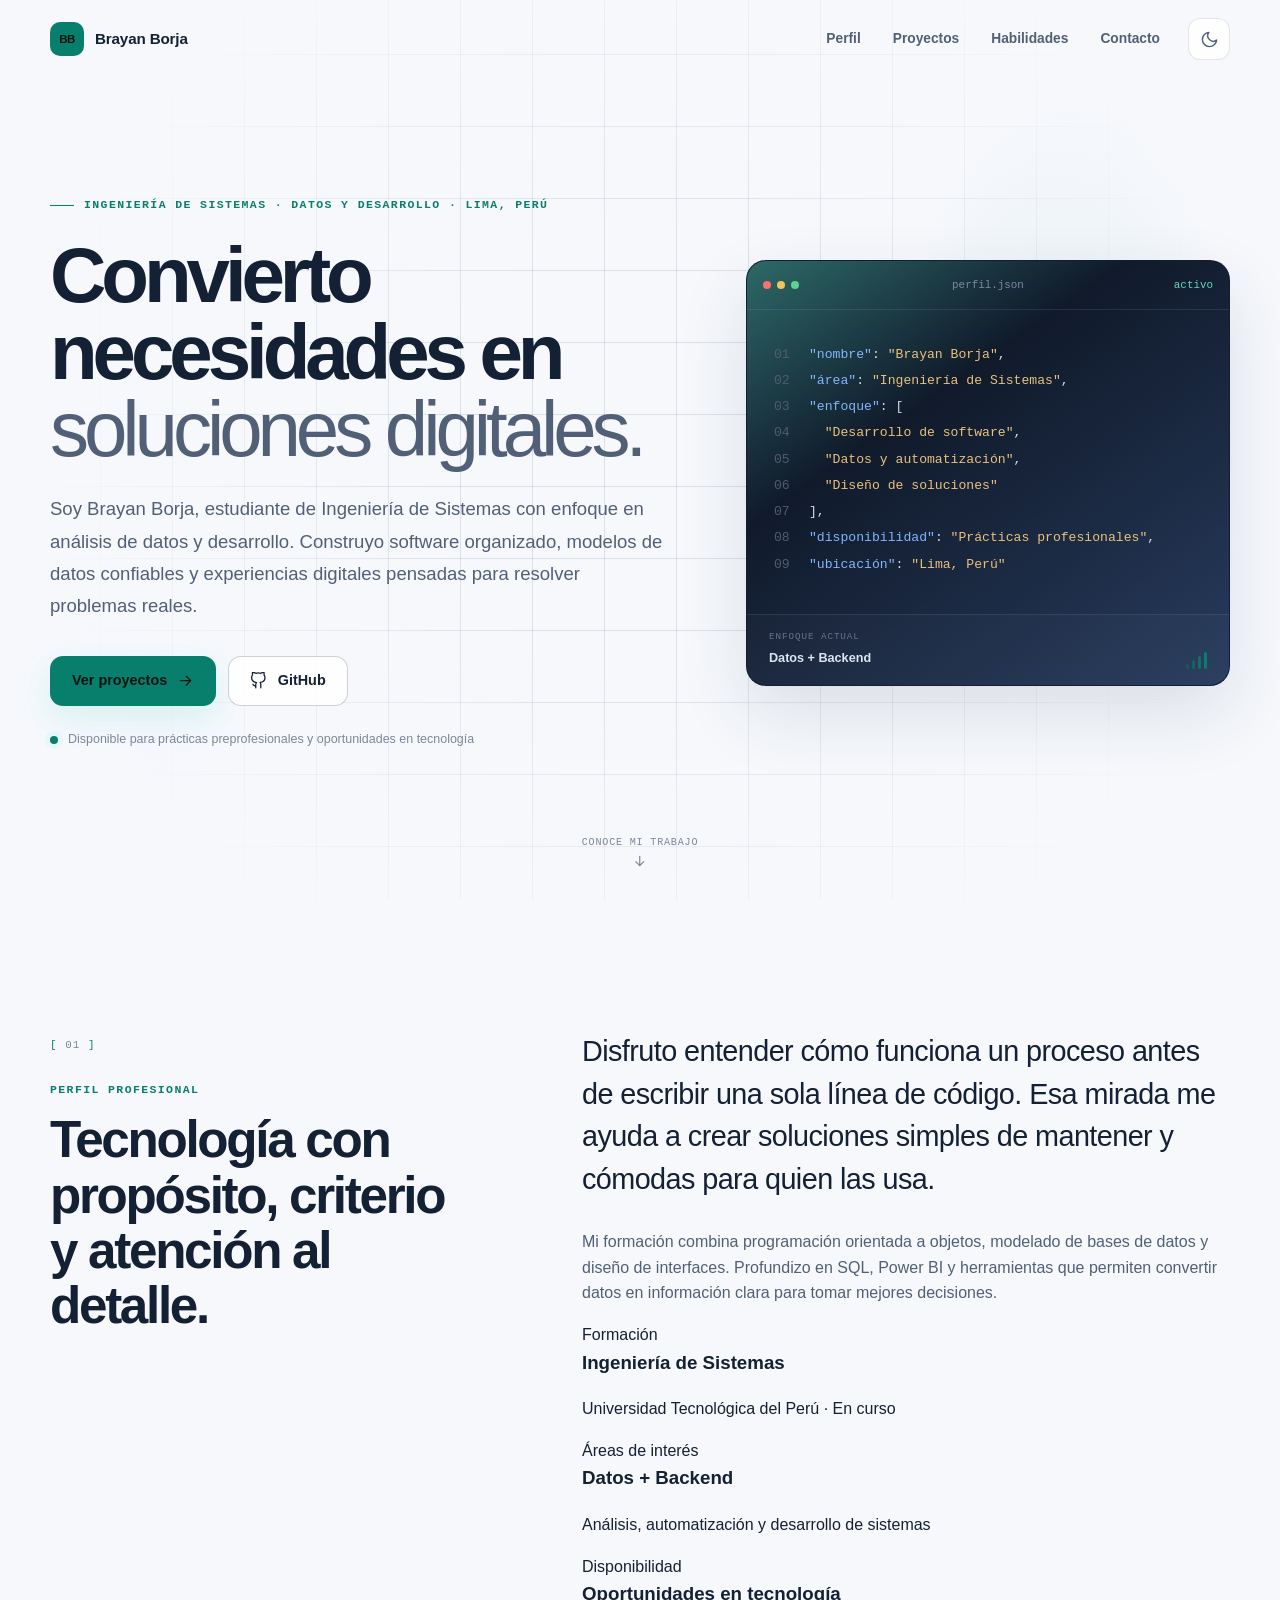
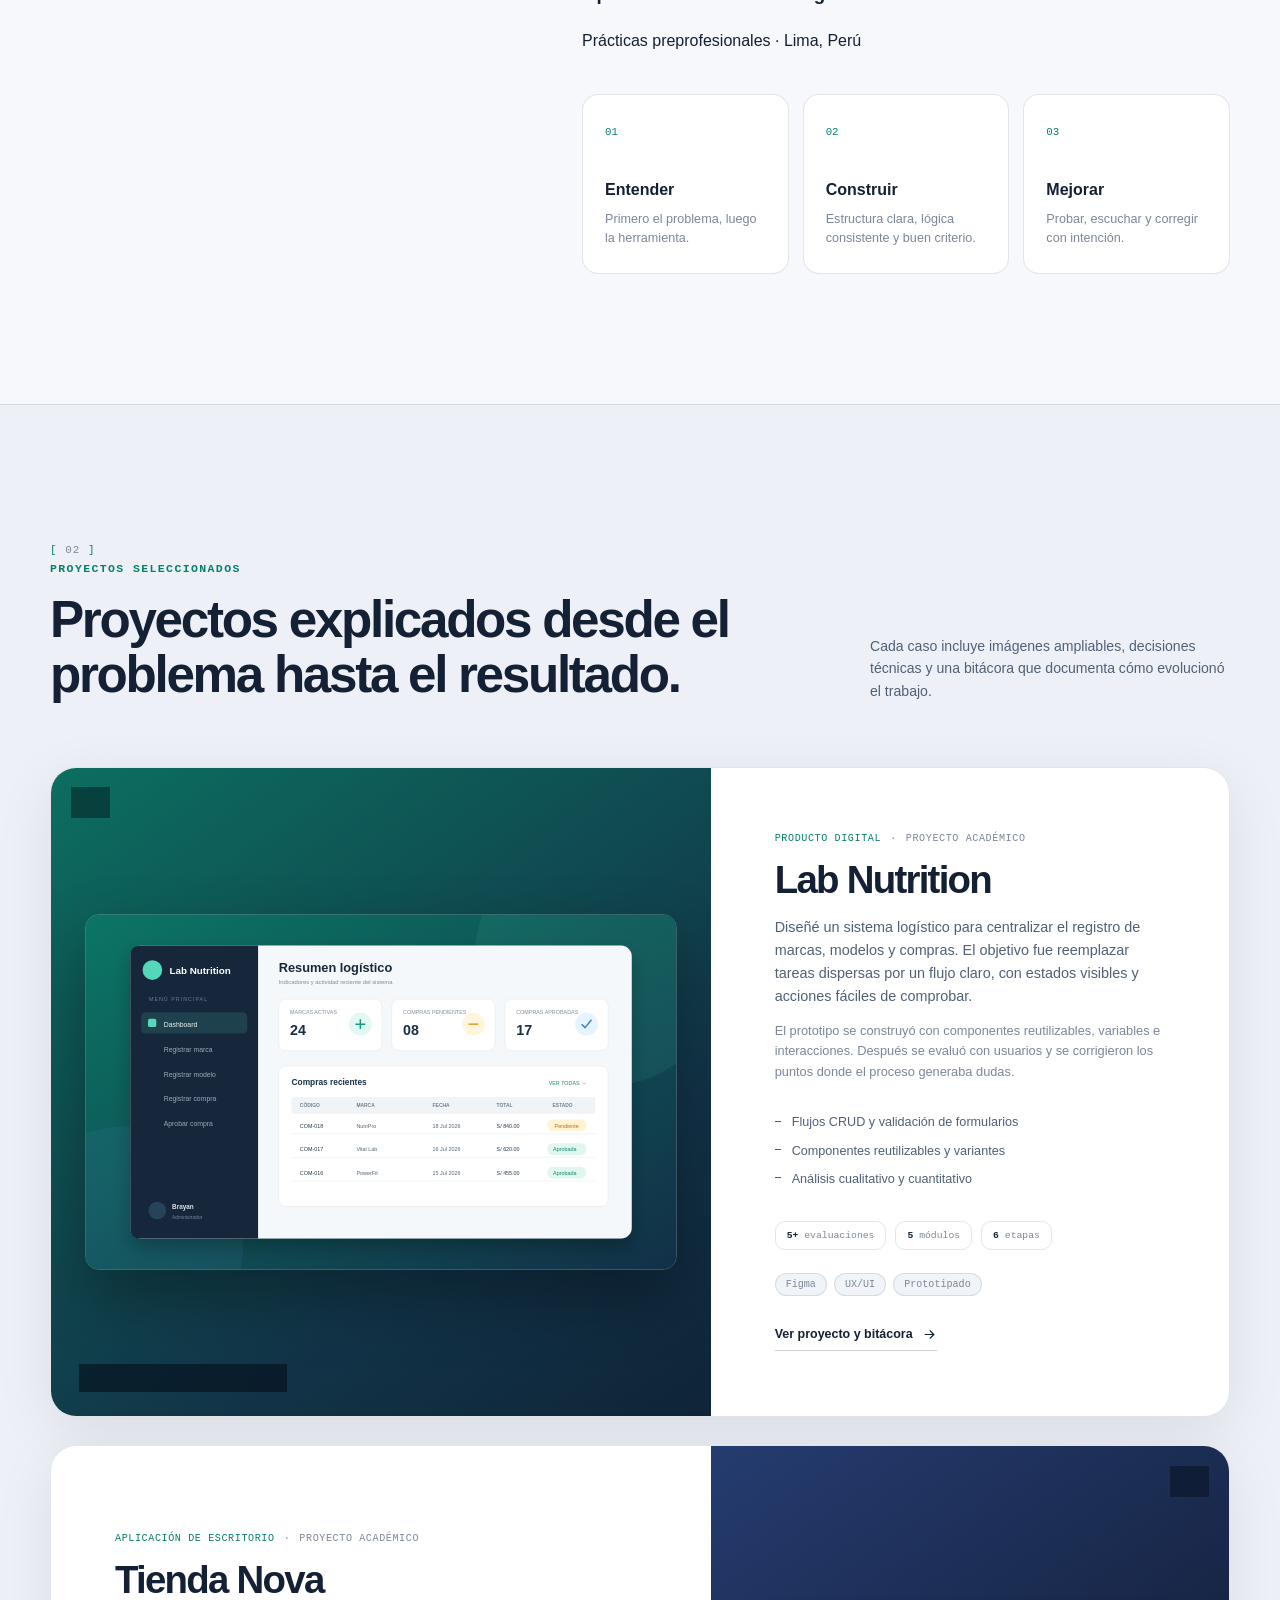
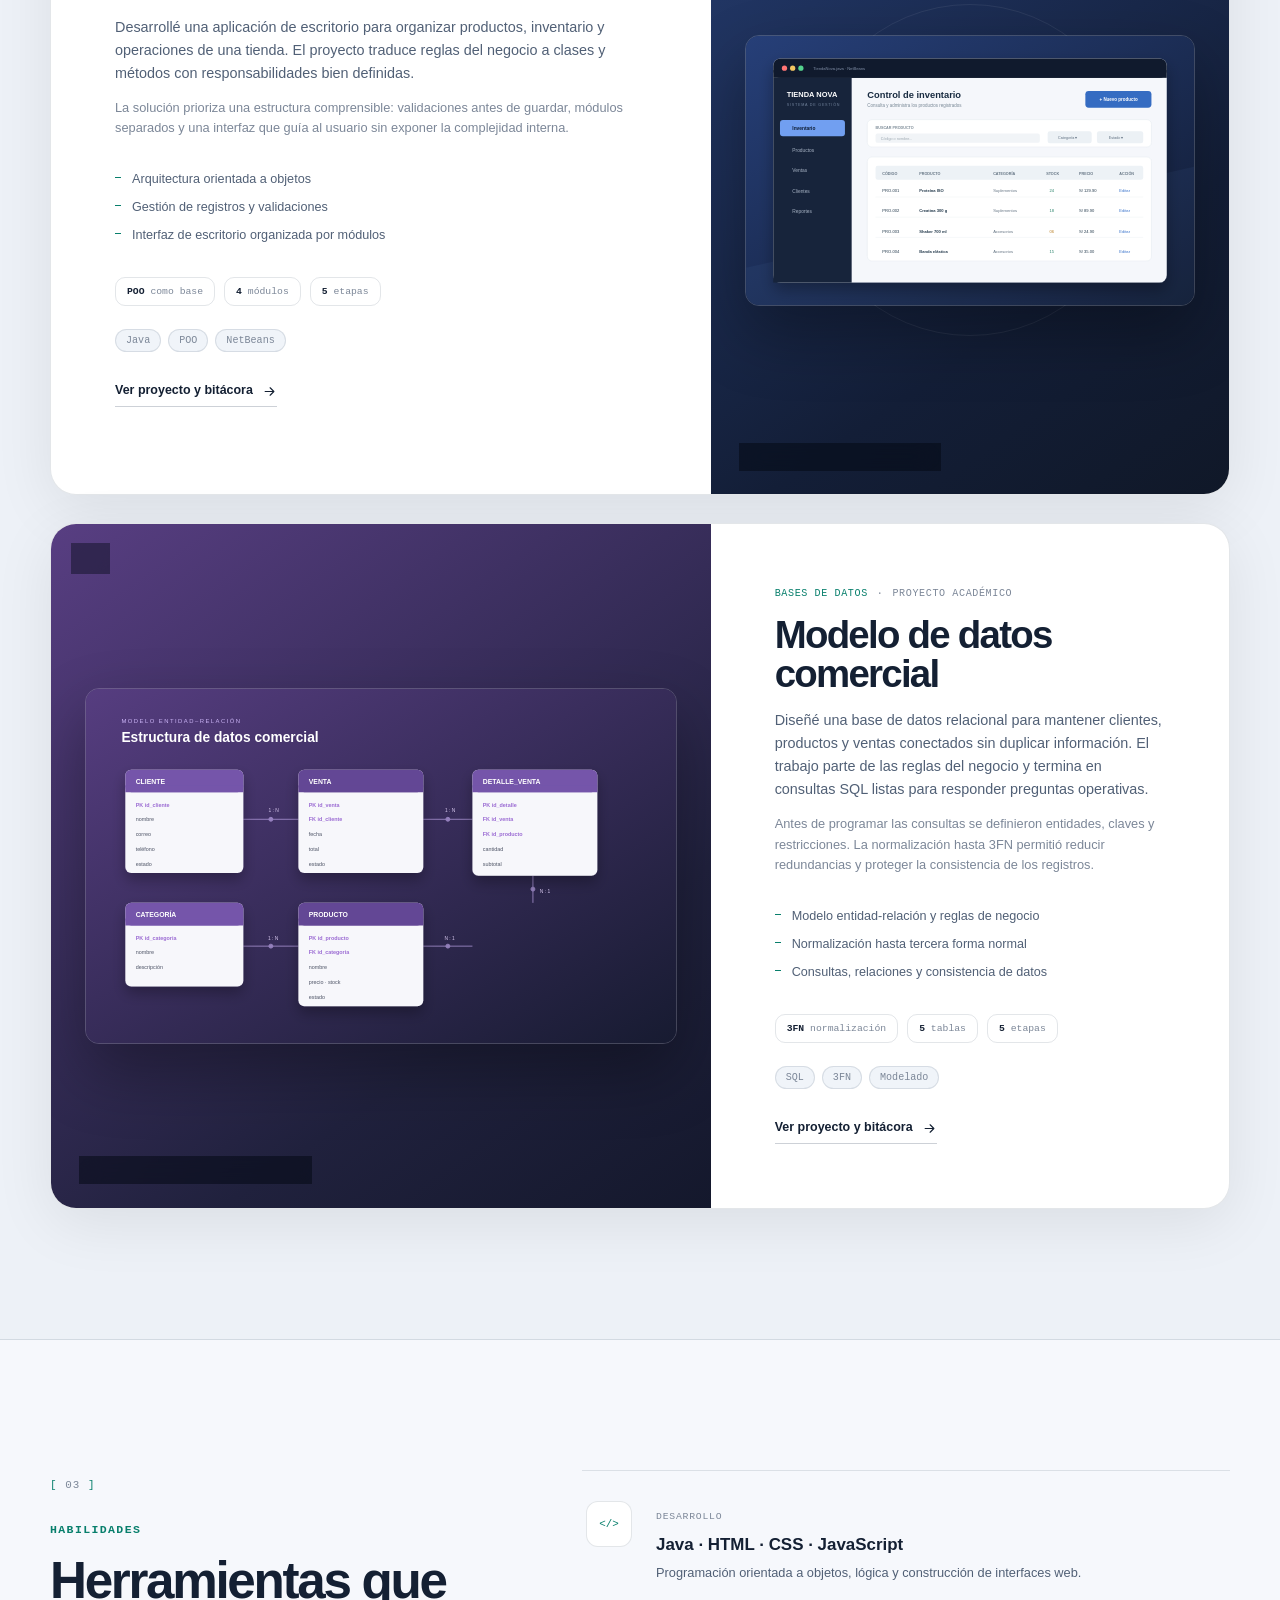
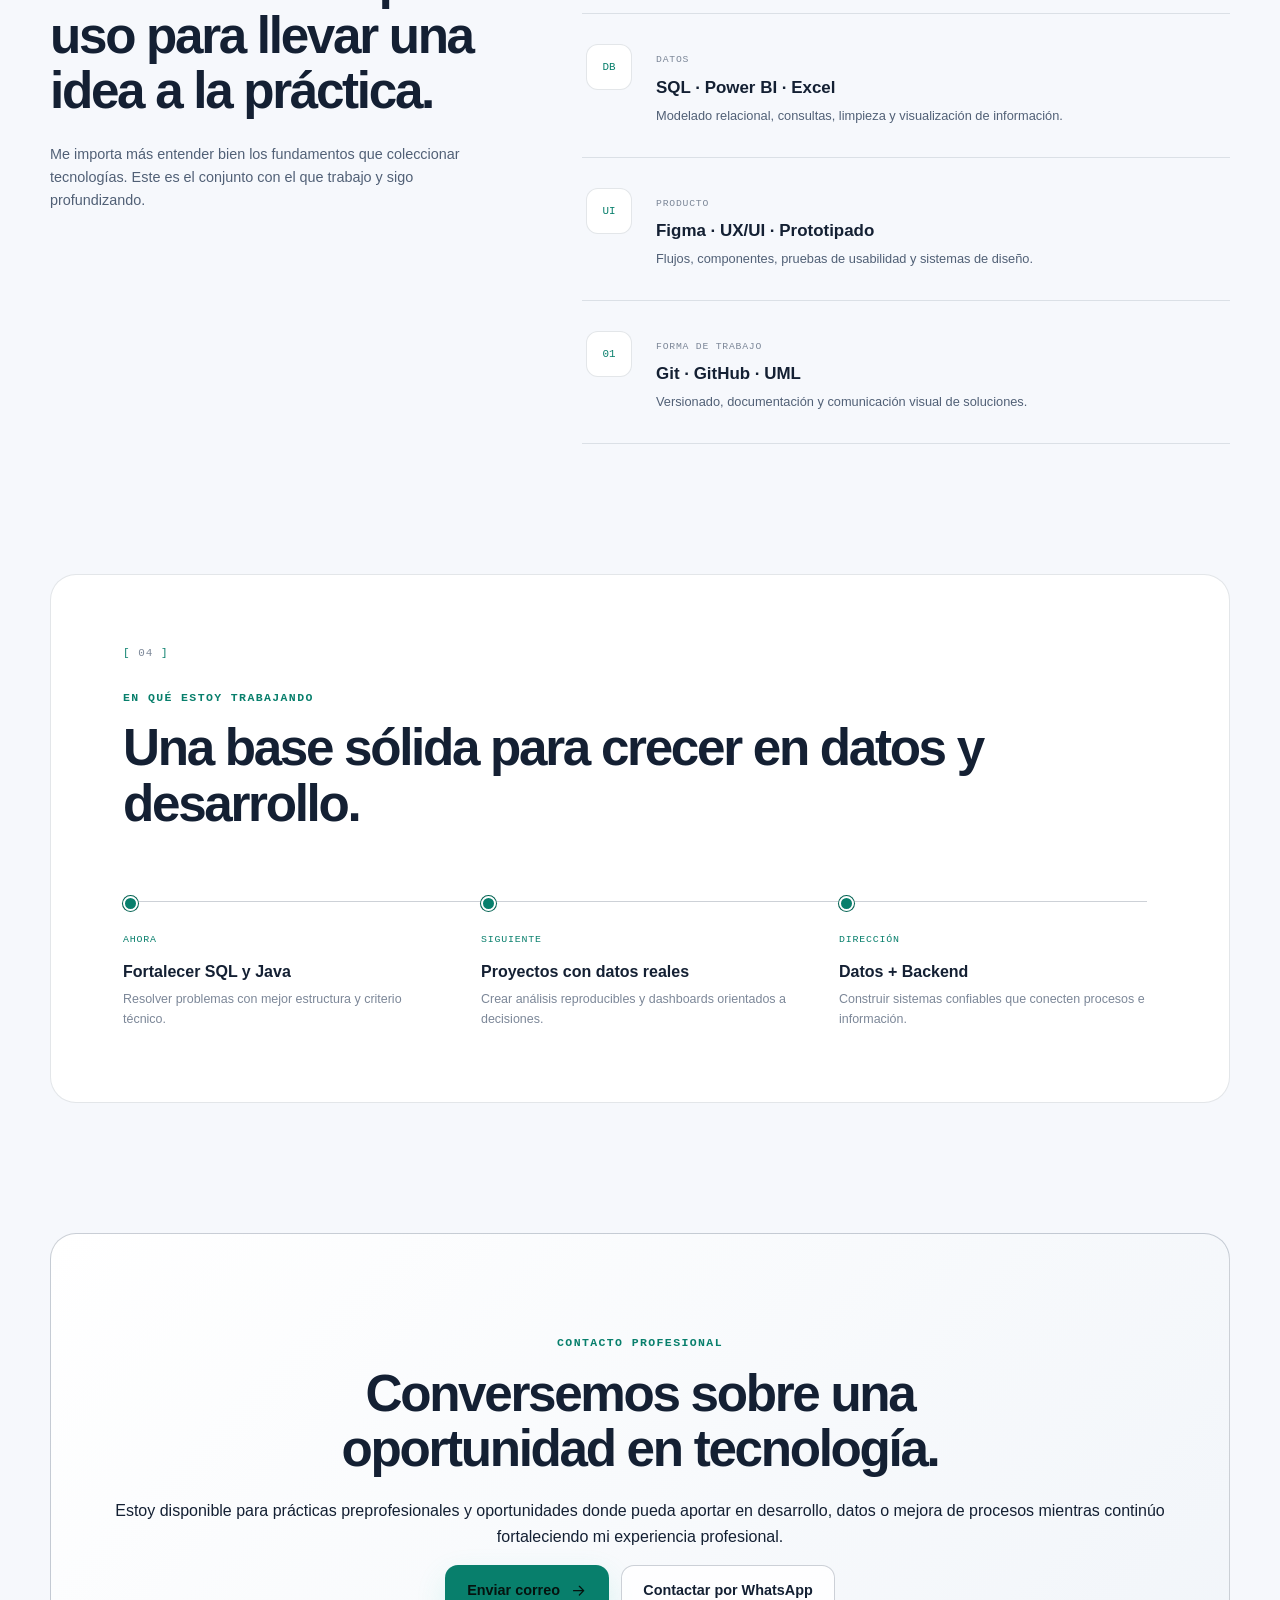
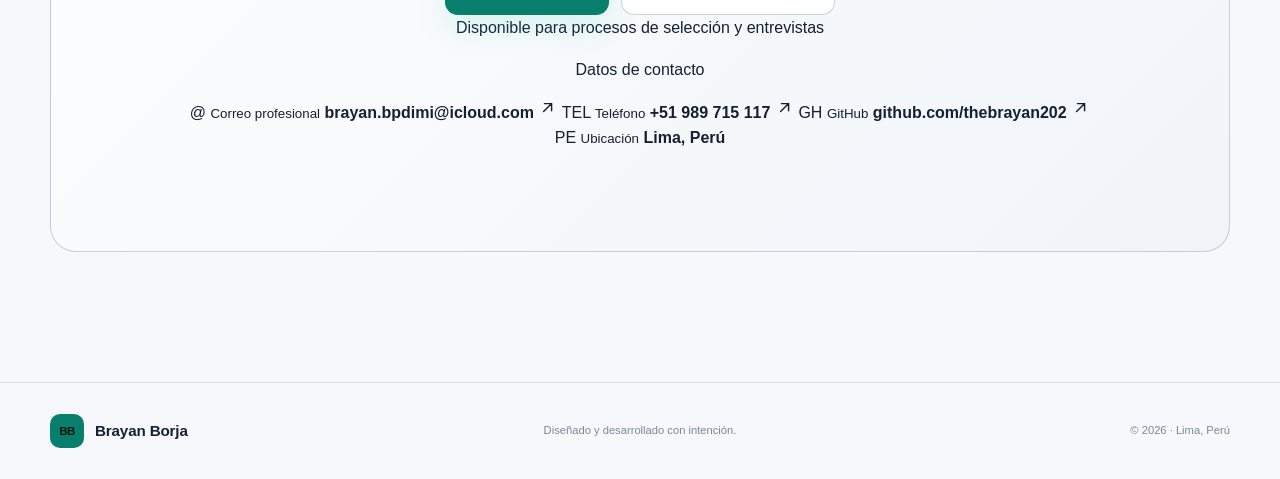
==== index.html @ de6623bb "Mejora el perfil profesional y agrega contacto por correo" ====
<!doctype html>
<html lang="es" data-theme="dark">
  <head>
    <meta charset="UTF-8" />
    <meta name="viewport" content="width=device-width, initial-scale=1.0" />
    <meta
      name="description"
      content="Portafolio de Brayan Borja: Ingeniería de Sistemas, desarrollo de software, bases de datos y análisis de datos."
    />
    <meta name="theme-color" content="#08101f" />
    <meta property="og:title" content="Brayan Borja | Ingeniería de Sistemas" />
    <meta
      property="og:description"
      content="Proyectos de software, bases de datos y diseño de soluciones digitales."
    />
    <meta property="og:type" content="website" />
    <meta property="og:url" content="https://thebrayan202.github.io/github.io/" />
    <title>Brayan Borja | Ingeniería de Sistemas</title>
    <link rel="icon" href="favicon.svg" type="image/svg+xml" />
    <link rel="stylesheet" href="styles.css" />
    <script src="script.js" defer></script>
    <script type="application/ld+json">
      {
        "@context": "https://schema.org",
        "@type": "Person",
        "name": "Brayan Borja",
        "url": "https://thebrayan202.github.io/github.io/",
        "email": "mailto:brayan.bpdimi@icloud.com",
        "telephone": "+51 989 715 117",
        "address": {
          "@type": "PostalAddress",
          "addressLocality": "Lima",
          "addressCountry": "PE"
        },
        "sameAs": ["https://github.com/thebrayan202"],
        "affiliation": {
          "@type": "CollegeOrUniversity",
          "name": "Universidad Tecnológica del Perú"
        },
        "knowsAbout": ["Java", "SQL", "Power BI", "Excel", "Git", "GitHub", "UX/UI", "UML"]
      }
    </script>
  </head>
  <body>
    <a class="skip-link" href="#contenido">Saltar al contenido</a>

    <header class="site-header" data-header>
      <div class="container nav-wrap">
        <a class="brand" href="#inicio" aria-label="Ir al inicio">
          <span class="brand-mark" aria-hidden="true">BB</span>
          <span>Brayan Borja</span>
        </a>

        <nav class="desktop-nav" aria-label="Navegación principal">
          <a href="#sobre-mi">Perfil</a>
          <a href="#proyectos">Proyectos</a>
          <a href="#habilidades">Habilidades</a>
          <a href="#contacto">Contacto</a>
        </nav>

        <div class="nav-actions">
          <button class="icon-button" type="button" data-theme-toggle aria-label="Cambiar a tema claro">
            <svg class="sun-icon" viewBox="0 0 24 24" aria-hidden="true">
              <circle cx="12" cy="12" r="4"></circle>
              <path d="M12 2v2M12 20v2M4.93 4.93l1.42 1.42M17.66 17.66l1.41 1.41M2 12h2M20 12h2M4.93 19.07l1.42-1.42M17.66 6.34l1.41-1.41"></path>
            </svg>
            <svg class="moon-icon" viewBox="0 0 24 24" aria-hidden="true">
              <path d="M21 12.79A9 9 0 1 1 11.21 3 7 7 0 0 0 21 12.79Z"></path>
            </svg>
          </button>
          <button
            class="menu-button"
            type="button"
            data-menu-button
            aria-expanded="false"
            aria-controls="mobile-menu"
          >
            <span class="sr-only">Abrir menú</span>
            <span></span><span></span><span></span>
          </button>
        </div>
      </div>

      <nav class="mobile-nav" id="mobile-menu" data-mobile-menu aria-label="Navegación móvil">
        <a href="#sobre-mi">Perfil</a>
        <a href="#proyectos">Proyectos</a>
        <a href="#habilidades">Habilidades</a>
        <a href="#contacto">Contacto</a>
      </nav>
    </header>

    <main id="contenido">
      <section class="hero" id="inicio">
        <div class="hero-glow hero-glow-one" aria-hidden="true"></div>
        <div class="hero-glow hero-glow-two" aria-hidden="true"></div>
        <div class="container hero-grid">
          <div class="hero-copy reveal">
            <div class="eyebrow"><span></span> Ingeniería de Sistemas · Datos y desarrollo · Lima, Perú</div>
            <h1>Convierto necesidades en <em>soluciones digitales.</em></h1>
            <p class="hero-lead">
              Soy Brayan Borja, estudiante de Ingeniería de Sistemas con enfoque en análisis de
              datos y desarrollo. Construyo software organizado, modelos de datos confiables y
              experiencias digitales pensadas para resolver problemas reales.
            </p>
            <div class="hero-actions">
              <a class="button button-primary" href="#proyectos">
                Ver proyectos
                <svg viewBox="0 0 24 24" aria-hidden="true">
                  <path d="M5 12h14M13 6l6 6-6 6"></path>
                </svg>
              </a>
              <a
                class="button button-secondary"
                href="https://github.com/thebrayan202"
                target="_blank"
                rel="noreferrer"
              >
                <svg viewBox="0 0 24 24" aria-hidden="true">
                  <path d="M15 22v-4a4.8 4.8 0 0 0-1-3.5c3.3-.4 6.8-1.6 6.8-7A5.4 5.4 0 0 0 19.4 4 5 5 0 0 0 19.3.5S18.2.1 15 1.8a13.4 13.4 0 0 0-7 0C4.8.1 3.7.5 3.7.5A5 5 0 0 0 3.6 4a5.4 5.4 0 0 0-1.4 3.7c0 5.3 3.5 6.5 6.8 7A4.8 4.8 0 0 0 8 18v4M8 19c-3 .9-3-1.5-4-2"></path>
                </svg>
                GitHub
              </a>
            </div>
            <div class="hero-note">
              <span class="status-dot" aria-hidden="true"></span>
              Disponible para prácticas preprofesionales y oportunidades en tecnología
            </div>
          </div>

          <div class="profile-panel reveal" data-delay="120">
            <div class="panel-topbar">
              <div class="window-dots" aria-hidden="true"><span></span><span></span><span></span></div>
              <span>perfil.json</span>
              <span class="panel-state">activo</span>
            </div>
            <div class="code-card" aria-label="Resumen profesional">
              <div><span class="line-number">01</span><span class="code-key">"nombre"</span>: <span class="code-value">"Brayan Borja"</span>,</div>
              <div><span class="line-number">02</span><span class="code-key">"área"</span>: <span class="code-value">"Ingeniería de Sistemas"</span>,</div>
              <div><span class="line-number">03</span><span class="code-key">"enfoque"</span>: [</div>
              <div><span class="line-number">04</span>&nbsp;&nbsp;<span class="code-value">"Desarrollo de software"</span>,</div>
              <div><span class="line-number">05</span>&nbsp;&nbsp;<span class="code-value">"Datos y automatización"</span>,</div>
              <div><span class="line-number">06</span>&nbsp;&nbsp;<span class="code-value">"Diseño de soluciones"</span></div>
              <div><span class="line-number">07</span>],</div>
              <div><span class="line-number">08</span><span class="code-key">"disponibilidad"</span>: <span class="code-value">"Prácticas profesionales"</span>,</div>
              <div><span class="line-number">09</span><span class="code-key">"ubicación"</span>: <span class="code-value">"Lima, Perú"</span></div>
            </div>
            <div class="panel-footer">
              <div>
                <span>ENFOQUE ACTUAL</span>
                <strong>Datos + Backend</strong>
              </div>
              <div class="signal" aria-hidden="true"><i></i><i></i><i></i><i></i></div>
            </div>
          </div>
        </div>
        <a class="scroll-cue" href="#sobre-mi" aria-label="Continuar a la sección Sobre mí">
          <span>Conoce mi trabajo</span>
          <svg viewBox="0 0 24 24" aria-hidden="true"><path d="M12 5v14M6 13l6 6 6-6"></path></svg>
        </a>
      </section>

      <section class="section" id="sobre-mi">
        <div class="container about-grid">
          <div class="section-heading reveal">
            <span class="section-number">01</span>
            <p class="section-kicker">Perfil profesional</p>
            <h2>Tecnología con propósito, criterio y atención al detalle.</h2>
          </div>
          <div class="about-content reveal" data-delay="100">
            <p class="about-main">
              Disfruto entender cómo funciona un proceso antes de escribir una sola línea de código.
              Esa mirada me ayuda a crear soluciones simples de mantener y cómodas para quien las usa.
            </p>
            <p>
              Mi formación combina programación orientada a objetos, modelado de bases de datos y
              diseño de interfaces. Profundizo en SQL, Power BI y herramientas que permiten
              convertir datos en información clara para tomar mejores decisiones.
            </p>
            <div class="career-facts" aria-label="Resumen de perfil profesional">
              <article>
                <span>Formación</span>
                <h3>Ingeniería de Sistemas</h3>
                <p>Universidad Tecnológica del Perú · En curso</p>
              </article>
              <article>
                <span>Áreas de interés</span>
                <h3>Datos + Backend</h3>
                <p>Análisis, automatización y desarrollo de sistemas</p>
              </article>
              <article>
                <span>Disponibilidad</span>
                <h3>Oportunidades en tecnología</h3>
                <p>Prácticas preprofesionales · Lima, Perú</p>
              </article>
            </div>
            <div class="principles">
              <article>
                <span>01</span>
                <h3>Entender</h3>
                <p>Primero el problema, luego la herramienta.</p>
              </article>
              <article>
                <span>02</span>
                <h3>Construir</h3>
                <p>Estructura clara, lógica consistente y buen criterio.</p>
              </article>
              <article>
                <span>03</span>
                <h3>Mejorar</h3>
                <p>Probar, escuchar y corregir con intención.</p>
              </article>
            </div>
          </div>
        </div>
      </section>

      <section class="section projects-section" id="proyectos">
        <div class="container">
          <div class="section-heading section-heading-row reveal">
            <div>
              <span class="section-number">02</span>
              <p class="section-kicker">Proyectos seleccionados</p>
              <h2>Proyectos explicados desde el problema hasta el resultado.</h2>
            </div>
            <p class="heading-note">Cada caso incluye imágenes ampliables, decisiones técnicas y una bitácora que documenta cómo evolucionó el trabajo.</p>
          </div>

          <div class="projects-list">
            <article class="project-card reveal">
              <div class="project-index">01</div>
              <div class="project-visual project-image-frame lab-visual">
                <img src="assets/lab-dashboard.svg" alt="Vista del dashboard y módulos de Lab Nutrition" loading="lazy" />
                <span class="image-caption">Dashboard · Gestión logística</span>
              </div>
              <div class="project-copy">
                <div class="project-meta">
                  <span>Producto digital</span><span>Proyecto académico</span>
                </div>
                <h3>Lab Nutrition</h3>
                <p>
                  Diseñé un sistema logístico para centralizar el registro de marcas, modelos y
                  compras. El objetivo fue reemplazar tareas dispersas por un flujo claro, con
                  estados visibles y acciones fáciles de comprobar.
                </p>
                <p class="project-detail-copy">El prototipo se construyó con componentes reutilizables, variables e interacciones. Después se evaluó con usuarios y se corrigieron los puntos donde el proceso generaba dudas.</p>
                <ul class="project-points">
                  <li>Flujos CRUD y validación de formularios</li>
                  <li>Componentes reutilizables y variantes</li>
                  <li>Análisis cualitativo y cuantitativo</li>
                </ul>
                <div class="project-facts"><span><b>5+</b> evaluaciones</span><span><b>5</b> módulos</span><span><b>6</b> etapas</span></div>
                <div class="tag-list"><span>Figma</span><span>UX/UI</span><span>Prototipado</span></div>
                <a class="text-link" href="proyecto.html?id=lab">
                  Ver proyecto y bitácora <svg viewBox="0 0 24 24" aria-hidden="true"><path d="M5 12h14M13 6l6 6-6 6"></path></svg>
                </a>
              </div>
            </article>

            <article class="project-card project-card-reverse reveal">
              <div class="project-index">02</div>
              <div class="project-visual project-image-frame nova-visual">
                <img src="assets/nova-system.svg" alt="Interfaz de escritorio del sistema Tienda Nova" loading="lazy" />
                <span class="image-caption">Aplicación Java · Inventario</span>
              </div>
              <div class="project-copy">
                <div class="project-meta">
                  <span>Aplicación de escritorio</span><span>Proyecto académico</span>
                </div>
                <h3>Tienda Nova</h3>
                <p>
                  Desarrollé una aplicación de escritorio para organizar productos, inventario y
                  operaciones de una tienda. El proyecto traduce reglas del negocio a clases y
                  métodos con responsabilidades bien definidas.
                </p>
                <p class="project-detail-copy">La solución prioriza una estructura comprensible: validaciones antes de guardar, módulos separados y una interfaz que guía al usuario sin exponer la complejidad interna.</p>
                <ul class="project-points">
                  <li>Arquitectura orientada a objetos</li>
                  <li>Gestión de registros y validaciones</li>
                  <li>Interfaz de escritorio organizada por módulos</li>
                </ul>
                <div class="project-facts"><span><b>POO</b> como base</span><span><b>4</b> módulos</span><span><b>5</b> etapas</span></div>
                <div class="tag-list"><span>Java</span><span>POO</span><span>NetBeans</span></div>
                <a class="text-link" href="proyecto.html?id=nova">
                  Ver proyecto y bitácora <svg viewBox="0 0 24 24" aria-hidden="true"><path d="M5 12h14M13 6l6 6-6 6"></path></svg>
                </a>
              </div>
            </article>

            <article class="project-card reveal">
              <div class="project-index">03</div>
              <div class="project-visual project-image-frame data-visual">
                <img src="assets/data-model.svg" alt="Modelo entidad-relación del sistema comercial" loading="lazy" />
                <span class="image-caption">Modelo relacional · Base de datos</span>
              </div>
              <div class="project-copy">
                <div class="project-meta">
                  <span>Bases de datos</span><span>Proyecto académico</span>
                </div>
                <h3>Modelo de datos comercial</h3>
                <p>
                  Diseñé una base de datos relacional para mantener clientes, productos y ventas
                  conectados sin duplicar información. El trabajo parte de las reglas del negocio y
                  termina en consultas SQL listas para responder preguntas operativas.
                </p>
                <p class="project-detail-copy">Antes de programar las consultas se definieron entidades, claves y restricciones. La normalización hasta 3FN permitió reducir redundancias y proteger la consistencia de los registros.</p>
                <ul class="project-points">
                  <li>Modelo entidad-relación y reglas de negocio</li>
                  <li>Normalización hasta tercera forma normal</li>
                  <li>Consultas, relaciones y consistencia de datos</li>
                </ul>
                <div class="project-facts"><span><b>3FN</b> normalización</span><span><b>5</b> tablas</span><span><b>5</b> etapas</span></div>
                <div class="tag-list"><span>SQL</span><span>3FN</span><span>Modelado</span></div>
                <a class="text-link" href="proyecto.html?id=data">
                  Ver proyecto y bitácora <svg viewBox="0 0 24 24" aria-hidden="true"><path d="M5 12h14M13 6l6 6-6 6"></path></svg>
                </a>
              </div>
            </article>
          </div>
        </div>
      </section>

      <section class="section skills-section" id="habilidades">
        <div class="container skills-grid">
          <div class="section-heading reveal">
            <span class="section-number">03</span>
            <p class="section-kicker">Habilidades</p>
            <h2>Herramientas que uso para llevar una idea a la práctica.</h2>
            <p class="skills-intro">
              Me importa más entender bien los fundamentos que coleccionar tecnologías. Este es el
              conjunto con el que trabajo y sigo profundizando.
            </p>
          </div>
          <div class="skill-groups reveal" data-delay="100">
            <article>
              <div class="skill-icon">&lt;/&gt;</div>
              <div>
                <span>Desarrollo</span>
                <h3>Java · HTML · CSS · JavaScript</h3>
                <p>Programación orientada a objetos, lógica y construcción de interfaces web.</p>
              </div>
            </article>
            <article>
              <div class="skill-icon">DB</div>
              <div>
                <span>Datos</span>
                <h3>SQL · Power BI · Excel</h3>
                <p>Modelado relacional, consultas, limpieza y visualización de información.</p>
              </div>
            </article>
            <article>
              <div class="skill-icon">UI</div>
              <div>
                <span>Producto</span>
                <h3>Figma · UX/UI · Prototipado</h3>
                <p>Flujos, componentes, pruebas de usabilidad y sistemas de diseño.</p>
              </div>
            </article>
            <article>
              <div class="skill-icon">01</div>
              <div>
                <span>Forma de trabajo</span>
                <h3>Git · GitHub · UML</h3>
                <p>Versionado, documentación y comunicación visual de soluciones.</p>
              </div>
            </article>
          </div>
        </div>
      </section>

      <section class="section focus-section">
        <div class="container focus-card reveal">
          <div>
            <span class="section-number">04</span>
            <p class="section-kicker">En qué estoy trabajando</p>
            <h2>Una base sólida para crecer en datos y desarrollo.</h2>
          </div>
          <div class="focus-track">
            <div class="focus-item">
              <span>Ahora</span>
              <strong>Fortalecer SQL y Java</strong>
              <p>Resolver problemas con mejor estructura y criterio técnico.</p>
            </div>
            <div class="focus-item">
              <span>Siguiente</span>
              <strong>Proyectos con datos reales</strong>
              <p>Crear análisis reproducibles y dashboards orientados a decisiones.</p>
            </div>
            <div class="focus-item">
              <span>Dirección</span>
              <strong>Datos + Backend</strong>
              <p>Construir sistemas confiables que conecten procesos e información.</p>
            </div>
          </div>
        </div>
      </section>

      <section class="section contact-section" id="contacto">
        <div class="container contact-card reveal">
          <div class="contact-grid" aria-hidden="true"></div>
          <div class="contact-layout">
            <div class="contact-copy">
              <p class="section-kicker">Contacto profesional</p>
              <h2>Conversemos sobre una oportunidad en tecnología.</h2>
              <p class="contact-intro">
                Estoy disponible para prácticas preprofesionales y oportunidades donde pueda
                aportar en desarrollo, datos o mejora de procesos mientras continúo fortaleciendo
                mi experiencia profesional.
              </p>
              <div class="contact-actions">
                <a
                  class="button button-primary"
                  href="mailto:brayan.bpdimi@icloud.com?subject=Oportunidad%20profesional%20-%20Brayan%20Borja"
                >
                  Enviar correo
                  <svg viewBox="0 0 24 24" aria-hidden="true"><path d="M5 12h14M13 6l6 6-6 6"></path></svg>
                </a>
                <a class="button button-secondary" href="https://wa.me/51989715117" target="_blank" rel="noreferrer">
                  Contactar por WhatsApp
                </a>
              </div>
              <p class="contact-note"><span aria-hidden="true"></span> Disponible para procesos de selección y entrevistas</p>
            </div>

            <div class="contact-details" aria-label="Datos de contacto de Brayan Borja">
              <p class="contact-details-label">Datos de contacto</p>
              <a class="contact-detail" href="mailto:brayan.bpdimi@icloud.com">
                <span class="contact-detail-icon" aria-hidden="true">@</span>
                <span>
                  <small>Correo profesional</small>
                  <strong>brayan.bpdimi@icloud.com</strong>
                </span>
                <svg viewBox="0 0 24 24" aria-hidden="true"><path d="M7 17 17 7M8 7h9v9"></path></svg>
              </a>
              <a class="contact-detail" href="tel:+51989715117">
                <span class="contact-detail-icon" aria-hidden="true">TEL</span>
                <span>
                  <small>Teléfono</small>
                  <strong>+51 989 715 117</strong>
                </span>
                <svg viewBox="0 0 24 24" aria-hidden="true"><path d="M7 17 17 7M8 7h9v9"></path></svg>
              </a>
              <a class="contact-detail" href="https://github.com/thebrayan202" target="_blank" rel="noreferrer">
                <span class="contact-detail-icon" aria-hidden="true">GH</span>
                <span>
                  <small>GitHub</small>
                  <strong>github.com/thebrayan202</strong>
                </span>
                <svg viewBox="0 0 24 24" aria-hidden="true"><path d="M7 17 17 7M8 7h9v9"></path></svg>
              </a>
              <div class="contact-detail contact-detail-static">
                <span class="contact-detail-icon" aria-hidden="true">PE</span>
                <span>
                  <small>Ubicación</small>
                  <strong>Lima, Perú</strong>
                </span>
              </div>
            </div>
          </div>
        </div>
      </section>
    </main>

    <footer class="site-footer">
      <div class="container footer-inner">
        <a class="brand" href="#inicio"><span class="brand-mark">BB</span><span>Brayan Borja</span></a>
        <p>Diseñado y desarrollado con intención.</p>
        <p>© <span data-year></span> · Lima, Perú</p>
      </div>
    </footer>

  </body>
</html>
---- styles.css ----
:root {
  color-scheme: dark;
  --bg: #08101f;
  --bg-deep: #050a14;
  --surface: #0e192b;
  --surface-soft: #121f34;
  --surface-glass: rgba(14, 25, 43, 0.72);
  --text: #f4f7fb;
  --text-soft: #aab7cb;
  --text-faint: #718096;
  --line: rgba(155, 176, 207, 0.15);
  --line-strong: rgba(155, 176, 207, 0.28);
  --accent: #59e1c2;
  --accent-strong: #70f2d5;
  --accent-dark: #0c8f7a;
  --blue: #74a7ff;
  --code: #f1c888;
  --shadow: 0 28px 80px rgba(0, 0, 0, 0.32);
  --radius: 26px;
  --radius-sm: 16px;
  --container: 1180px;
  --font: Inter, ui-sans-serif, -apple-system, BlinkMacSystemFont, "Segoe UI", sans-serif;
  --mono: "SFMono-Regular", Consolas, "Liberation Mono", monospace;
}

[data-theme="light"] {
  color-scheme: light;
  --bg: #f6f8fc;
  --bg-deep: #edf1f7;
  --surface: #ffffff;
  --surface-soft: #f0f4f9;
  --surface-glass: rgba(255, 255, 255, 0.82);
  --text: #142033;
  --text-soft: #516076;
  --text-faint: #7c8798;
  --line: rgba(31, 48, 76, 0.12);
  --line-strong: rgba(31, 48, 76, 0.22);
  --accent: #087f6c;
  --accent-strong: #056454;
  --accent-dark: #056454;
  --blue: #3268bf;
  --code: #9b5b00;
  --shadow: 0 28px 70px rgba(31, 48, 76, 0.12);
}

* { box-sizing: border-box; }

html { scroll-behavior: smooth; }

body {
  margin: 0;
  min-width: 320px;
  background: var(--bg);
  color: var(--text);
  font-family: var(--font);
  line-height: 1.6;
  -webkit-font-smoothing: antialiased;
}

body.menu-open { overflow: hidden; }

button, a { -webkit-tap-highlight-color: transparent; }

button { font: inherit; }

a { color: inherit; text-decoration: none; }

p, h1, h2, h3 { margin-top: 0; }

svg {
  width: 1.2em;
  fill: none;
  stroke: currentColor;
  stroke-width: 1.8;
  stroke-linecap: round;
  stroke-linejoin: round;
}

.container { width: min(calc(100% - 48px), var(--container)); margin: 0 auto; }

.sr-only {
  position: absolute;
  width: 1px;
  height: 1px;
  padding: 0;
  margin: -1px;
  overflow: hidden;
  clip: rect(0, 0, 0, 0);
  white-space: nowrap;
  border: 0;
}

.skip-link {
  position: fixed;
  top: 12px;
  left: 12px;
  z-index: 1000;
  transform: translateY(-150%);
  padding: 10px 16px;
  border-radius: 10px;
  background: var(--accent);
  color: var(--bg-deep);
  font-weight: 700;
}

.skip-link:focus { transform: translateY(0); }

.site-header {
  position: fixed;
  inset: 0 0 auto;
  z-index: 100;
  border-bottom: 1px solid transparent;
  transition: background 180ms ease, border-color 180ms ease, box-shadow 180ms ease;
}

.site-header.scrolled {
  border-color: var(--line);
  background: var(--surface-glass);
  box-shadow: 0 10px 30px rgba(0, 0, 0, 0.1);
  backdrop-filter: blur(18px);
}

.nav-wrap {
  min-height: 78px;
  display: flex;
  align-items: center;
  justify-content: space-between;
  gap: 28px;
}

.brand { display: inline-flex; align-items: center; gap: 11px; font-size: 0.95rem; font-weight: 730; letter-spacing: -0.01em; }

.brand-mark {
  display: inline-grid;
  place-items: center;
  width: 34px;
  aspect-ratio: 1;
  border-radius: 10px;
  background: var(--accent);
  color: #06130f;
  font-size: 0.72rem;
  font-weight: 850;
  letter-spacing: -0.04em;
}

.desktop-nav { display: flex; align-items: center; gap: 32px; margin-left: auto; }

.desktop-nav a {
  position: relative;
  color: var(--text-soft);
  font-size: 0.86rem;
  font-weight: 580;
  transition: color 160ms ease;
}

.desktop-nav a::after {
  content: "";
  position: absolute;
  inset: auto 0 -9px;
  height: 2px;
  border-radius: 2px;
  background: var(--accent);
  transform: scaleX(0);
  transition: transform 160ms ease;
}

.desktop-nav a:hover, .desktop-nav a.active { color: var(--text); }
.desktop-nav a:hover::after, .desktop-nav a.active::after { transform: scaleX(1); }

.nav-actions { display: flex; align-items: center; gap: 10px; }

.icon-button, .menu-button {
  display: grid;
  place-items: center;
  width: 42px;
  height: 42px;
  border: 1px solid var(--line);
  border-radius: 12px;
  background: var(--surface-glass);
  color: var(--text-soft);
  cursor: pointer;
  transition: border-color 150ms ease, color 150ms ease, transform 150ms ease;
}

.icon-button:hover, .menu-button:hover { border-color: var(--line-strong); color: var(--text); transform: translateY(-1px); }

.icon-button svg { width: 19px; }
.moon-icon { display: none; }
[data-theme="light"] .sun-icon { display: none; }
[data-theme="light"] .moon-icon { display: block; }

.menu-button { display: none; gap: 4px; align-content: center; }
.menu-button span:not(.sr-only) { width: 18px; height: 1.5px; border-radius: 2px; background: currentColor; transition: transform 180ms ease, opacity 180ms ease; }
.menu-button[aria-expanded="true"] span:nth-of-type(2) { transform: translateY(5.5px) rotate(45deg); }
.menu-button[aria-expanded="true"] span:nth-of-type(3) { opacity: 0; }
.menu-button[aria-expanded="true"] span:nth-of-type(4) { transform: translateY(-5.5px) rotate(-45deg); }

.mobile-nav {
  display: none;
  flex-direction: column;
  gap: 4px;
  padding: 12px 24px 24px;
  border-top: 1px solid var(--line);
  background: var(--surface);
}

.mobile-nav a { padding: 12px 4px; color: var(--text-soft); font-weight: 650; }

.hero {
  position: relative;
  min-height: 100svh;
  padding: 158px 0 112px;
  overflow: hidden;
  display: grid;
  align-items: center;
  background:
    linear-gradient(var(--line) 1px, transparent 1px),
    linear-gradient(90deg, var(--line) 1px, transparent 1px);
  background-size: 72px 72px;
  background-position: center;
}

.hero::after {
  content: "";
  position: absolute;
  inset: 0;
  pointer-events: none;
  background: radial-gradient(circle at center, transparent 25%, var(--bg) 78%);
}

.hero-glow { position: absolute; z-index: 0; border-radius: 999px; filter: blur(1px); opacity: 0.16; }
.hero-glow-one { width: 520px; height: 520px; right: -150px; top: 50px; background: radial-gradient(circle, var(--accent), transparent 70%); }
.hero-glow-two { width: 440px; height: 440px; left: -220px; bottom: -100px; background: radial-gradient(circle, var(--blue), transparent 70%); }

.hero-grid { position: relative; z-index: 2; display: grid; grid-template-columns: minmax(0, 1.12fr) minmax(380px, 0.88fr); align-items: center; gap: 80px; }

.eyebrow, .section-kicker {
  color: var(--accent);
  font-family: var(--mono);
  font-size: 0.72rem;
  font-weight: 700;
  letter-spacing: 0.12em;
  text-transform: uppercase;
}

.eyebrow { display: flex; align-items: center; gap: 10px; margin-bottom: 23px; }
.eyebrow span { width: 24px; height: 1px; background: currentColor; }

.hero h1 {
  max-width: 760px;
  margin-bottom: 26px;
  font-size: clamp(3.3rem, 6.1vw, 6.1rem);
  line-height: 0.98;
  letter-spacing: -0.065em;
  font-weight: 760;
}

.hero h1 em { color: var(--text-soft); font-style: normal; font-weight: 510; }

.hero-lead { max-width: 650px; margin-bottom: 33px; color: var(--text-soft); font-size: clamp(1rem, 1.7vw, 1.16rem); line-height: 1.75; }

.hero-actions { display: flex; flex-wrap: wrap; gap: 12px; }

.button {
  display: inline-flex;
  align-items: center;
  justify-content: center;
  min-height: 50px;
  padding: 0 21px;
  border: 1px solid transparent;
  border-radius: 13px;
  font-size: 0.9rem;
  font-weight: 750;
  transition: transform 160ms ease, box-shadow 160ms ease, background 160ms ease, border-color 160ms ease;
}

.button svg { margin-left: 10px; }
.button:hover { transform: translateY(-2px); }
.button-primary { background: var(--accent); color: #06130f; box-shadow: 0 12px 30px rgba(54, 213, 178, 0.16); }
.button-primary:hover { background: var(--accent-strong); box-shadow: 0 16px 34px rgba(54, 213, 178, 0.23); }
.button-secondary { border-color: var(--line-strong); background: var(--surface-glass); color: var(--text); }
.button-secondary:hover { border-color: var(--accent-dark); }
.button-secondary svg { margin: 0 10px 0 0; }

.hero-note { display: flex; align-items: center; gap: 10px; margin-top: 24px; color: var(--text-faint); font-size: 0.78rem; }
.status-dot { width: 8px; height: 8px; border-radius: 50%; background: var(--accent); box-shadow: 0 0 0 5px rgba(89, 225, 194, 0.09); }

.profile-panel {
  position: relative;
  border: 1px solid var(--line-strong);
  border-radius: 20px;
  overflow: hidden;
  background: rgba(6, 13, 25, 0.88);
  box-shadow: var(--shadow);
  transform: rotate(1.2deg);
}

[data-theme="light"] .profile-panel { background: #101a2b; color: #f4f7fb; }

.profile-panel::before {
  content: "";
  position: absolute;
  inset: -1px;
  z-index: -1;
  border-radius: inherit;
  background: linear-gradient(145deg, rgba(89, 225, 194, 0.4), transparent 35%, rgba(116, 167, 255, 0.24));
}

.panel-topbar { min-height: 49px; padding: 0 16px; display: grid; grid-template-columns: 1fr auto 1fr; align-items: center; border-bottom: 1px solid rgba(155, 176, 207, 0.14); color: #7d8ba1; font: 0.68rem var(--mono); }
.window-dots { display: flex; gap: 6px; }
.window-dots span { width: 8px; height: 8px; border-radius: 50%; background: #334056; }
.window-dots span:first-child { background: #ff6f6f; }
.window-dots span:nth-child(2) { background: #f1c45d; }
.window-dots span:nth-child(3) { background: #59d591; }
.panel-state { justify-self: end; color: #5fd8b9; }

.code-card { padding: 32px 27px 36px; color: #d5ddea; font: clamp(0.7rem, 1.1vw, 0.82rem)/2 var(--mono); white-space: nowrap; overflow: hidden; }
.line-number { display: inline-block; width: 35px; color: #4e5c72; user-select: none; }
.code-key { color: #84b5ff; }
.code-value { color: #e9c17e; }

.panel-footer { display: flex; align-items: flex-end; justify-content: space-between; padding: 16px 22px; border-top: 1px solid rgba(155, 176, 207, 0.14); background: rgba(255, 255, 255, 0.02); }
.panel-footer span { display: block; margin-bottom: 2px; color: #65758c; font: 0.58rem var(--mono); letter-spacing: 0.1em; }
.panel-footer strong { color: #dce5f3; font-size: 0.79rem; }
.signal { display: flex; align-items: flex-end; gap: 3px; height: 18px; }
.signal i { width: 3px; border-radius: 3px; background: var(--accent); }
.signal i:nth-child(1) { height: 5px; opacity: 0.35; }
.signal i:nth-child(2) { height: 9px; opacity: 0.55; }
.signal i:nth-child(3) { height: 13px; opacity: 0.75; }
.signal i:nth-child(4) { height: 17px; }

.scroll-cue { position: absolute; z-index: 3; left: 50%; bottom: 31px; transform: translateX(-50%); display: flex; flex-direction: column; align-items: center; gap: 5px; color: var(--text-faint); font: 0.63rem var(--mono); letter-spacing: 0.08em; text-transform: uppercase; }
.scroll-cue svg { width: 16px; animation: scroll 1.7s ease-in-out infinite; }

@keyframes scroll { 0%, 100% { transform: translateY(0); } 50% { transform: translateY(5px); } }

.section { padding: 130px 0; scroll-margin-top: 74px; }

.about-grid, .skills-grid { display: grid; grid-template-columns: 0.8fr 1.2fr; gap: 100px; }
.section-heading { position: relative; }
.section-number { display: inline-block; margin-bottom: 30px; color: var(--text-faint); font: 0.68rem var(--mono); letter-spacing: 0.1em; }
.section-number::before { content: "[ "; color: var(--accent); }
.section-number::after { content: " ]"; color: var(--accent); }
.section-kicker { margin-bottom: 13px; }
.section-heading h2, .contact-card h2, .focus-card h2 { margin: 0; font-size: clamp(2.15rem, 4vw, 3.6rem); line-height: 1.08; letter-spacing: -0.045em; }

.about-main { color: var(--text); font-size: clamp(1.35rem, 2.3vw, 1.8rem); line-height: 1.48; letter-spacing: -0.02em; }
.about-content > p:not(.about-main) { max-width: 670px; color: var(--text-soft); font-size: 1rem; }

.principles { display: grid; grid-template-columns: repeat(3, 1fr); gap: 14px; margin-top: 40px; }
.principles article { min-height: 180px; padding: 22px; border: 1px solid var(--line); border-radius: var(--radius-sm); background: var(--surface); }
.principles article > span { color: var(--accent); font: 0.67rem var(--mono); }
.principles h3 { margin: 35px 0 7px; font-size: 1rem; }
.principles p { margin: 0; color: var(--text-faint); font-size: 0.79rem; line-height: 1.55; }

.projects-section { border-block: 1px solid var(--line); background: var(--bg-deep); }
.section-heading-row { display: grid; grid-template-columns: minmax(0, 1fr) 360px; align-items: end; gap: 60px; margin-bottom: 65px; }
.section-heading-row .section-number { grid-column: 1 / -1; margin-bottom: 0; }
.section-heading-row h2 { max-width: 720px; }
.heading-note { margin: 0; color: var(--text-soft); font-size: 0.88rem; }

.projects-list { display: grid; gap: 28px; }
.project-card { position: relative; display: grid; grid-template-columns: minmax(0, 1.12fr) minmax(410px, 0.88fr); align-items: stretch; min-height: 650px; border: 1px solid var(--line); border-radius: var(--radius); overflow: hidden; background: var(--surface); box-shadow: 0 15px 60px rgba(0, 0, 0, 0.08); }
.project-card-reverse .project-visual { order: 2; }
.project-index { position: absolute; z-index: 4; top: 20px; left: 20px; display: grid; place-items: center; width: 39px; height: 30px; border: 1px solid rgba(255, 255, 255, 0.14); border-radius: 9px; background: rgba(4, 10, 20, 0.42); backdrop-filter: blur(10px); color: rgba(255, 255, 255, 0.75); font: 0.62rem var(--mono); }
.project-card-reverse .project-index { left: auto; right: 20px; }

.project-visual { position: relative; min-height: 540px; overflow: hidden; display: grid; place-items: center; padding: 48px 34px; }
.project-visual::before { content: ""; position: absolute; width: 330px; height: 330px; border: 1px solid rgba(255, 255, 255, 0.07); border-radius: 50%; }
.project-visual::after { content: ""; position: absolute; width: 230px; height: 230px; border: 1px solid rgba(255, 255, 255, 0.07); border-radius: 50%; }
.lab-visual { background: linear-gradient(145deg, #0c6e60, #123347 70%, #0f2438); }
.nova-visual { background: linear-gradient(145deg, #253c70, #131e37 68%, #101828); }
.data-visual { background: linear-gradient(145deg, #583e82, #20213d 70%, #14182c); }

.project-image-frame img { position: relative; z-index: 2; width: min(100%, 780px); border: 1px solid rgba(255,255,255,.18); border-radius: 14px; box-shadow: 0 28px 65px rgba(0,0,0,.32); transition: transform 300ms ease; }
.project-card:hover .project-image-frame img { transform: translateY(-5px) scale(1.015); }
.image-caption { position: absolute; z-index: 3; left: 28px; bottom: 24px; padding: 7px 11px; border: 1px solid rgba(255,255,255,.16); border-radius: 999px; background: rgba(4,10,20,.55); backdrop-filter: blur(12px); color: rgba(255,255,255,.82); font: .6rem var(--mono); letter-spacing: .06em; text-transform: uppercase; }

.mock-window { position: relative; z-index: 2; width: min(100%, 480px); aspect-ratio: 1.28; display: grid; grid-template-columns: 22% 1fr; border: 1px solid rgba(255, 255, 255, 0.18); border-radius: 13px; overflow: hidden; background: #f5f8fb; box-shadow: 0 30px 60px rgba(0, 0, 0, 0.3); transform: perspective(900px) rotateY(7deg) rotateX(2deg); }
.mock-sidebar { padding: 62px 14px 16px; background: #13263a; }
.mock-sidebar i { display: block; width: 76%; height: 7px; margin: 0 0 19px; border-radius: 5px; background: rgba(255, 255, 255, 0.18); }
.mock-sidebar i:nth-child(2) { width: 100%; background: #4ac8ad; }
.mock-content { padding: 24px; }
.mock-title { width: 38%; height: 11px; margin-bottom: 28px; border-radius: 8px; background: #233a4e; }
.mock-stats { display: grid; grid-template-columns: repeat(3, 1fr); gap: 9px; }
.mock-stats i { height: 52px; border-radius: 7px; background: #dfe8ef; border-top: 4px solid #45bfa5; }
.mock-table { margin-top: 22px; padding: 14px; border-radius: 8px; background: #e8eef3; }
.mock-table i { display: block; height: 7px; margin: 0 0 11px; border-radius: 6px; background: #c1cbd4; }
.mock-table i:first-child { width: 55%; background: #728292; }

.terminal-window { position: relative; z-index: 2; width: min(100%, 500px); border: 1px solid rgba(255, 255, 255, 0.16); border-radius: 14px; overflow: hidden; background: #080e1b; box-shadow: 0 30px 60px rgba(0, 0, 0, 0.32); transform: perspective(900px) rotateY(-6deg); }
.terminal-bar { min-height: 42px; padding: 0 14px; display: flex; align-items: center; gap: 6px; background: #17233a; }
.terminal-bar span { width: 8px; height: 8px; border-radius: 50%; background: #4a5c77; }
.terminal-bar b { margin-left: 10px; color: #71819b; font: 0.57rem var(--mono); }
.terminal-code { padding: 27px 31px; color: #c4d2e6; font: clamp(0.63rem, 1vw, 0.78rem)/1.8 var(--mono); }
.terminal-code p { margin: 0; }
.terminal-code i { color: #78aaff; font-style: normal; }
.terminal-code em { color: #e7bc7a; font-style: normal; }

.schema-grid { position: relative; z-index: 2; width: min(100%, 500px); aspect-ratio: 1.48; }
.schema-grid svg { position: absolute; inset: 0; width: 100%; height: 100%; stroke: rgba(255, 255, 255, 0.4); stroke-width: 1.3; }
.entity { position: absolute; z-index: 2; width: 140px; border: 1px solid rgba(255, 255, 255, 0.19); border-radius: 10px; overflow: hidden; background: #171b30; box-shadow: 0 16px 30px rgba(0, 0, 0, 0.22); }
.entity strong, .entity span { display: block; padding: 6px 12px; color: #a9b5ca; font: 0.57rem var(--mono); }
.entity strong { padding-block: 9px; background: #7358a4; color: white; font-size: 0.61rem; letter-spacing: 0.07em; }
.entity-one { left: 0; top: 10px; }
.entity-two { right: 0; top: 10px; }
.entity-three { right: 0; bottom: 4px; }

.project-copy { padding: clamp(40px, 5vw, 68px); display: flex; flex-direction: column; justify-content: center; }
.project-meta { display: flex; flex-wrap: wrap; gap: 9px; margin-bottom: 17px; }
.project-meta span { color: var(--accent); font: 0.63rem var(--mono); letter-spacing: 0.06em; text-transform: uppercase; }
.project-meta span + span { color: var(--text-faint); }
.project-meta span + span::before { content: "·"; margin-right: 9px; }
.project-copy h3 { margin-bottom: 16px; font-size: clamp(2rem, 3vw, 2.8rem); line-height: 1; letter-spacing: -0.045em; }
.project-copy > p { margin-bottom: 22px; color: var(--text-soft); font-size: 0.9rem; }
.project-copy > .project-detail-copy { margin-top: -9px; color: var(--text-faint); font-size: .8rem; }
.project-points { margin: 0 0 24px; padding: 0; list-style: none; }
.project-points li { position: relative; margin: 8px 0; padding-left: 17px; color: var(--text-soft); font-size: 0.79rem; }
.project-points li::before { content: ""; position: absolute; left: 0; top: 0.67em; width: 6px; height: 1px; background: var(--accent); }
.project-facts { display: flex; flex-wrap: wrap; gap: 9px; margin: 0 0 23px; }
.project-facts span { padding: 8px 11px; border: 1px solid var(--line); border-radius: 10px; color: var(--text-faint); font: .61rem var(--mono); }
.project-facts b { color: var(--text); font-weight: 750; }
.tag-list { display: flex; flex-wrap: wrap; gap: 7px; }
.tag-list span { padding: 5px 10px; border: 1px solid var(--line); border-radius: 999px; background: var(--surface-soft); color: var(--text-faint); font: 0.63rem var(--mono); }

.text-link { width: fit-content; display: flex; align-items: center; gap: 9px; margin-top: 29px; padding: 0 0 5px; border: 0; border-bottom: 1px solid var(--line-strong); background: none; color: var(--text); font-size: 0.78rem; font-weight: 720; cursor: pointer; }
.text-link svg { width: 15px; transition: transform 150ms ease; }
.text-link:hover { border-color: var(--accent); color: var(--accent); }
.text-link:hover svg { transform: translateX(3px); }

.skills-intro { max-width: 500px; margin-top: 24px; color: var(--text-soft); font-size: 0.9rem; }
.skill-groups { border-top: 1px solid var(--line); }
.skill-groups article { display: grid; grid-template-columns: 50px 1fr; gap: 20px; padding: 30px 4px; border-bottom: 1px solid var(--line); }
.skill-icon { width: 46px; height: 46px; display: grid; place-items: center; border: 1px solid var(--line); border-radius: 12px; background: var(--surface); color: var(--accent); font: 0.68rem var(--mono); }
.skill-groups span { color: var(--text-faint); font: 0.61rem var(--mono); letter-spacing: 0.08em; text-transform: uppercase; }
.skill-groups h3 { margin: 4px 0 5px; font-size: 1.06rem; }
.skill-groups p { margin: 0; color: var(--text-soft); font-size: 0.8rem; }

.focus-section { padding-top: 0; }
.focus-card { padding: clamp(38px, 6vw, 72px); border: 1px solid var(--line); border-radius: var(--radius); background: var(--surface); }
.focus-card > div:first-child { display: grid; grid-template-columns: 1fr; }
.focus-track { position: relative; display: grid; grid-template-columns: repeat(3, 1fr); gap: 40px; margin-top: 65px; }
.focus-track::before { content: ""; position: absolute; top: 5px; left: 2px; right: 10px; height: 1px; background: var(--line-strong); }
.focus-item { position: relative; padding-top: 28px; }
.focus-item::before { content: ""; position: absolute; top: 0; left: 0; width: 11px; height: 11px; border: 2px solid var(--surface); border-radius: 50%; background: var(--accent); box-shadow: 0 0 0 1px var(--accent-dark); }
.focus-item span { color: var(--accent); font: 0.62rem var(--mono); letter-spacing: 0.08em; text-transform: uppercase; }
.focus-item strong { display: block; margin: 9px 0 6px; font-size: 1rem; }
.focus-item p { margin: 0; color: var(--text-faint); font-size: 0.78rem; }

.contact-section { padding-top: 0; }
.contact-card { position: relative; overflow: hidden; padding: clamp(55px, 8vw, 100px) 32px; border: 1px solid var(--line-strong); border-radius: var(--radius); background: linear-gradient(135deg, var(--surface), var(--surface-soft)); text-align: center; }
.contact-card h2 { max-width: 780px; margin: 0 auto 22px; }
.contact-card > p:not(.section-kicker) { max-width: 570px; margin: 0 auto 31px; color: var(--text-soft); }
.contact-card .button { position: relative; z-index: 2; }
.contact-actions { position: relative; z-index: 2; display: flex; justify-content: center; flex-wrap: wrap; gap: 12px; }
.contact-number { position: relative; z-index: 2; display: block; width: fit-content; margin: 18px auto 0; color: var(--text-soft); font: .76rem var(--mono); }
.contact-number:hover { color: var(--accent); }
.contact-orbit { position: absolute; inset: 50% auto auto 50%; width: 700px; aspect-ratio: 1; transform: translate(-50%, -50%); border: 1px solid var(--line); border-radius: 50%; pointer-events: none; }
.contact-orbit span { position: absolute; inset: 13%; border: 1px solid var(--line); border-radius: 50%; }
.contact-orbit span:last-child { inset: 29%; background: radial-gradient(circle, rgba(89, 225, 194, 0.08), transparent 70%); }

.site-footer { border-top: 1px solid var(--line); padding: 31px 0; }
.footer-inner { display: grid; grid-template-columns: 1fr auto 1fr; align-items: center; gap: 24px; }
.footer-inner .brand { justify-self: start; }
.footer-inner p { margin: 0; color: var(--text-faint); font-size: 0.7rem; }
.footer-inner p:last-child { justify-self: end; }

.project-dialog { width: min(calc(100% - 32px), 760px); padding: 0; border: 1px solid var(--line-strong); border-radius: 22px; background: var(--surface); color: var(--text); box-shadow: var(--shadow); }
.project-dialog::backdrop { background: rgba(2, 6, 12, 0.78); backdrop-filter: blur(8px); }
.dialog-header { display: flex; align-items: center; justify-content: space-between; padding: 16px 18px 16px 26px; border-bottom: 1px solid var(--line); }
.dialog-header > span { color: var(--text-faint); font: 0.62rem var(--mono); letter-spacing: 0.08em; text-transform: uppercase; }
.dialog-content { padding: clamp(28px, 6vw, 55px); }
.dialog-content h2 { margin-bottom: 35px; font-size: clamp(2rem, 5vw, 3rem); letter-spacing: -0.045em; }
.dialog-grid { display: grid; grid-template-columns: repeat(3, 1fr); gap: 28px; }
.dialog-grid section { padding-top: 14px; border-top: 1px solid var(--line-strong); }
.dialog-grid span { color: var(--accent); font: 0.62rem var(--mono); letter-spacing: 0.08em; text-transform: uppercase; }
.dialog-grid p { margin: 9px 0 0; color: var(--text-soft); font-size: 0.8rem; }
.dialog-content > .tag-list { margin-top: 31px; }

.reveal { opacity: 0; transform: translateY(22px); transition: opacity 650ms ease, transform 650ms ease; transition-delay: var(--delay, 0ms); }
.reveal.visible { opacity: 1; transform: translateY(0); }

:focus-visible { outline: 2px solid var(--accent); outline-offset: 4px; }

@media (max-width: 1000px) {
  .hero-grid { grid-template-columns: 1fr; gap: 60px; }
  .hero-copy { max-width: 760px; }
  .profile-panel { width: min(100%, 620px); transform: none; }
  .hero { padding-top: 140px; }
  .scroll-cue { display: none; }
  .about-grid, .skills-grid { grid-template-columns: 1fr; gap: 55px; }
  .project-card { grid-template-columns: 1fr; }
  .project-card-reverse .project-visual { order: initial; }
  .project-card-reverse .project-index { left: 20px; right: auto; }
  .project-visual { min-height: 490px; }
  .project-copy { padding: 48px; }
}

@media (max-width: 760px) {
  .container { width: min(calc(100% - 32px), var(--container)); }
  .desktop-nav { display: none; }
  .menu-button { display: grid; }
  .mobile-nav.open { display: flex; }
  .nav-wrap { min-height: 68px; }
  .hero { min-height: auto; padding: 130px 0 85px; background-size: 52px 52px; }
  .hero h1 { font-size: clamp(2.85rem, 14vw, 4.8rem); }
  .hero-note { align-items: flex-start; }
  .profile-panel { margin-top: 2px; }
  .code-card { padding: 25px 18px 28px; font-size: 0.61rem; }
  .line-number { width: 26px; }
  .panel-topbar { grid-template-columns: 1fr auto 1fr; }
  .section { padding: 88px 0; }
  .section-heading-row { grid-template-columns: 1fr; gap: 22px; margin-bottom: 42px; }
  .principles { grid-template-columns: 1fr; }
  .principles article { min-height: auto; }
  .principles h3 { margin-top: 24px; }
  .project-card { min-height: 0; border-radius: 20px; }
  .project-visual { min-height: 330px; padding: 44px 24px; }
  .project-image-frame img { width: 100%; border-radius: 10px; }
  .mock-window { transform: none; }
  .terminal-window { transform: none; }
  .entity { width: 112px; }
  .project-copy { padding: 37px 27px 41px; }
  .project-meta span + span { display: none; }
  .focus-track { grid-template-columns: 1fr; gap: 28px; }
  .focus-track::before { top: 0; bottom: 0; left: 5px; width: 1px; height: auto; }
  .focus-item { padding: 0 0 0 30px; }
  .focus-item::before { top: 4px; }
  .contact-card { padding-inline: 24px; }
  .contact-actions { flex-direction: column; }
  .footer-inner { grid-template-columns: 1fr; justify-items: center; text-align: center; }
  .footer-inner .brand, .footer-inner p:last-child { justify-self: center; }
  .dialog-grid { grid-template-columns: 1fr; gap: 19px; }
}

@media (max-width: 430px) {
  .hero-actions { flex-direction: column; }
  .button { width: 100%; }
  .code-card { font-size: 0.54rem; }
  .project-visual { min-height: 285px; }
  .entity { width: 96px; }
  .entity strong, .entity span { padding-inline: 8px; font-size: 0.48rem; }
  .skill-groups article { grid-template-columns: 42px 1fr; gap: 15px; }
  .skill-icon { width: 40px; height: 40px; }
}

@media (prefers-reduced-motion: reduce) {
  html { scroll-behavior: auto; }
  *, *::before, *::after { animation-duration: 0.01ms !important; animation-iteration-count: 1 !important; transition-duration: 0.01ms !important; }
  .reveal { opacity: 1; transform: none; }
}

/* Project case studies */
.project-page { background: var(--bg); }
.project-nav-actions { display: flex; align-items: center; gap: 16px; }
.back-link { display: inline-flex; align-items: center; gap: 8px; color: var(--text-soft); font-size: .78rem; font-weight: 650; }
.back-link:hover { color: var(--accent); }
.back-link svg { width: 16px; }
.case-hero { position: relative; overflow: hidden; padding: 155px 0 90px; border-bottom: 1px solid var(--line); background: var(--bg-deep); }
.case-hero::before { content: ""; position: absolute; inset: 0; opacity: .16; background: radial-gradient(circle at 78% 16%, var(--case-accent, var(--accent)), transparent 36%); pointer-events: none; }
.case-hero[data-case-theme="lab"] { --case-accent: #59e1c2; }
.case-hero[data-case-theme="nova"] { --case-accent: #74a7ff; }
.case-hero[data-case-theme="data"] { --case-accent: #b995ff; }
.case-hero-grid { position: relative; display: grid; grid-template-columns: minmax(0,1.35fr) minmax(260px,.65fr); gap: 70px; align-items: end; }
.case-hero-copy h1 { margin: 10px 0 24px; font-size: clamp(3.6rem,8vw,7.6rem); line-height: .94; letter-spacing: -.075em; }
.case-lead { max-width: 800px; margin: 0 0 28px; color: var(--text-soft); font-size: clamp(1.05rem,2vw,1.3rem); line-height: 1.7; }
.case-facts { display: grid; grid-template-columns: 1fr; border-top: 1px solid var(--line-strong); }
.case-facts div { display: flex; align-items: baseline; justify-content: space-between; gap: 18px; padding: 17px 2px; border-bottom: 1px solid var(--line); }
.case-facts strong { font-size: 1.3rem; letter-spacing: -.03em; }
.case-facts span { color: var(--text-faint); font: .62rem var(--mono); text-transform: uppercase; }
.case-cover { position: relative; display: block; margin-top: 70px; overflow: hidden; border: 1px solid var(--line-strong); border-radius: 24px; background: var(--surface); box-shadow: var(--shadow); }
.case-cover img { display: block; width: 100%; }
.case-cover > span, .case-gallery figure > a span { position: absolute; right: 18px; bottom: 18px; padding: 8px 12px; border: 1px solid rgba(255,255,255,.18); border-radius: 999px; background: rgba(4,10,20,.68); backdrop-filter: blur(10px); color: white; font: .61rem var(--mono); }
.case-section-heading { display: grid; grid-template-columns: 90px 1fr; gap: 30px; margin-bottom: 58px; }
.case-section-heading .section-number { margin: 4px 0 0; }
.case-section-heading h2 { max-width: 760px; margin: 0; font-size: clamp(2.25rem,4.5vw,4rem); line-height: 1.05; letter-spacing: -.05em; }
.case-intro { max-width: 920px; margin: 0 0 62px 120px; color: var(--text); font-size: clamp(1.25rem,2.4vw,1.75rem); line-height: 1.55; letter-spacing: -.02em; }
.case-info-grid { display: grid; grid-template-columns: repeat(3,1fr); gap: 16px; }
.case-info-grid article { padding: 30px; border: 1px solid var(--line); border-radius: 18px; background: var(--surface); }
.case-info-grid article > span { color: var(--accent); font: .62rem var(--mono); letter-spacing: .08em; text-transform: uppercase; }
.case-info-grid h3 { margin: 25px 0 11px; font-size: 1.05rem; }
.case-info-grid p { margin: 0; color: var(--text-soft); font-size: .85rem; }
.case-gallery-section { border-block: 1px solid var(--line); background: var(--bg-deep); }
.case-gallery { display: grid; gap: 45px; }
.case-gallery figure { margin: 0; }
.case-gallery figure > a { position: relative; display: block; overflow: hidden; border: 1px solid var(--line-strong); border-radius: 22px; background: var(--surface); }
.case-gallery img { display: block; width: 100%; transition: transform 300ms ease; }
.case-gallery figure > a:hover img { transform: scale(1.012); }
.case-gallery figcaption { display: grid; grid-template-columns: 280px 1fr; gap: 28px; padding: 20px 4px 0; }
.case-gallery figcaption strong { font-size: 1rem; }
.case-gallery figcaption p { margin: 0; color: var(--text-soft); font-size: .82rem; }
.case-process-section { background: var(--surface); }
.case-process-grid { display: grid; grid-template-columns: .8fr 1.2fr; gap: 100px; }
.case-heading-sticky { position: sticky; top: 120px; align-self: start; grid-template-columns: 1fr; gap: 0; margin: 0; }
.case-heading-sticky .section-number { margin-bottom: 30px; }
.case-heading-sticky p:last-child { max-width: 430px; margin-top: 20px; color: var(--text-soft); font-size: .85rem; }
.case-timeline { position: relative; }
.case-timeline::before { content: ""; position: absolute; left: 6px; top: 7px; bottom: 15px; width: 1px; background: var(--line-strong); }
.case-timeline article { position: relative; padding: 0 0 50px 42px; }
.timeline-marker { position: absolute; left: 0; top: 5px; width: 13px; height: 13px; border: 3px solid var(--surface); border-radius: 50%; background: var(--accent); box-shadow: 0 0 0 1px var(--accent-dark); }
.case-timeline article > span { color: var(--accent); font: .62rem var(--mono); letter-spacing: .08em; text-transform: uppercase; }
.case-timeline h3 { margin: 7px 0 9px; font-size: 1.35rem; letter-spacing: -.025em; }
.case-timeline p { margin: 0; color: var(--text-soft); font-size: .86rem; }
.timeline-output { margin-top: 16px; padding: 13px 15px; border: 1px solid var(--line); border-radius: 11px; background: var(--bg); color: var(--text-soft); font-size: .75rem; }
.timeline-output b { margin-right: 10px; color: var(--text); font: .59rem var(--mono); letter-spacing: .06em; text-transform: uppercase; }
.learning-grid { display: grid; grid-template-columns: repeat(3,1fr); gap: 16px; }
.learning-grid article { min-height: 240px; padding: 28px; border: 1px solid var(--line); border-radius: 18px; background: var(--surface); }
.learning-grid span { color: var(--accent); font: .65rem var(--mono); }
.learning-grid h3 { margin: 58px 0 12px; font-size: 1.15rem; }
.learning-grid p { margin: 0; color: var(--text-soft); font-size: .82rem; }
.case-next-section { padding-top: 0; }
.case-next-card { display: flex; align-items: end; justify-content: space-between; gap: 35px; padding: clamp(36px,6vw,70px); border: 1px solid var(--line-strong); border-radius: 24px; background: linear-gradient(135deg,var(--surface),var(--surface-soft)); }
.case-next-card h2 { margin: 0; font-size: clamp(2.2rem,5vw,4.3rem); letter-spacing: -.055em; }
.case-next-card .button { flex: 0 0 auto; }

@media (max-width: 900px) {
  .case-hero-grid, .case-process-grid { grid-template-columns: 1fr; }
  .case-facts { grid-template-columns: repeat(3,1fr); }
  .case-facts div { display: block; }
  .case-facts span { display: block; margin-top: 4px; }
  .case-info-grid, .learning-grid { grid-template-columns: 1fr; }
  .case-info-grid article, .learning-grid article { min-height: auto; }
  .learning-grid h3 { margin-top: 35px; }
  .case-heading-sticky { position: static; }
}

@media (max-width: 640px) {
  .project-nav-actions .back-link { font-size: 0; gap: 0; }
  .project-nav-actions .back-link svg { width: 21px; }
  .case-hero { padding-top: 125px; }
  .case-hero-copy h1 { font-size: clamp(3.2rem,17vw,5rem); }
  .case-facts { grid-template-columns: 1fr; }
  .case-cover { margin-top: 45px; border-radius: 14px; }
  .case-cover > span, .case-gallery figure > a span { display: none; }
  .case-section-heading { grid-template-columns: 1fr; gap: 4px; margin-bottom: 38px; }
  .case-section-heading .section-number { margin-bottom: 18px; }
  .case-intro { margin-left: 0; font-size: 1.15rem; }
  .case-gallery figcaption { grid-template-columns: 1fr; gap: 5px; }
  .case-next-card { align-items: stretch; flex-direction: column; }
}
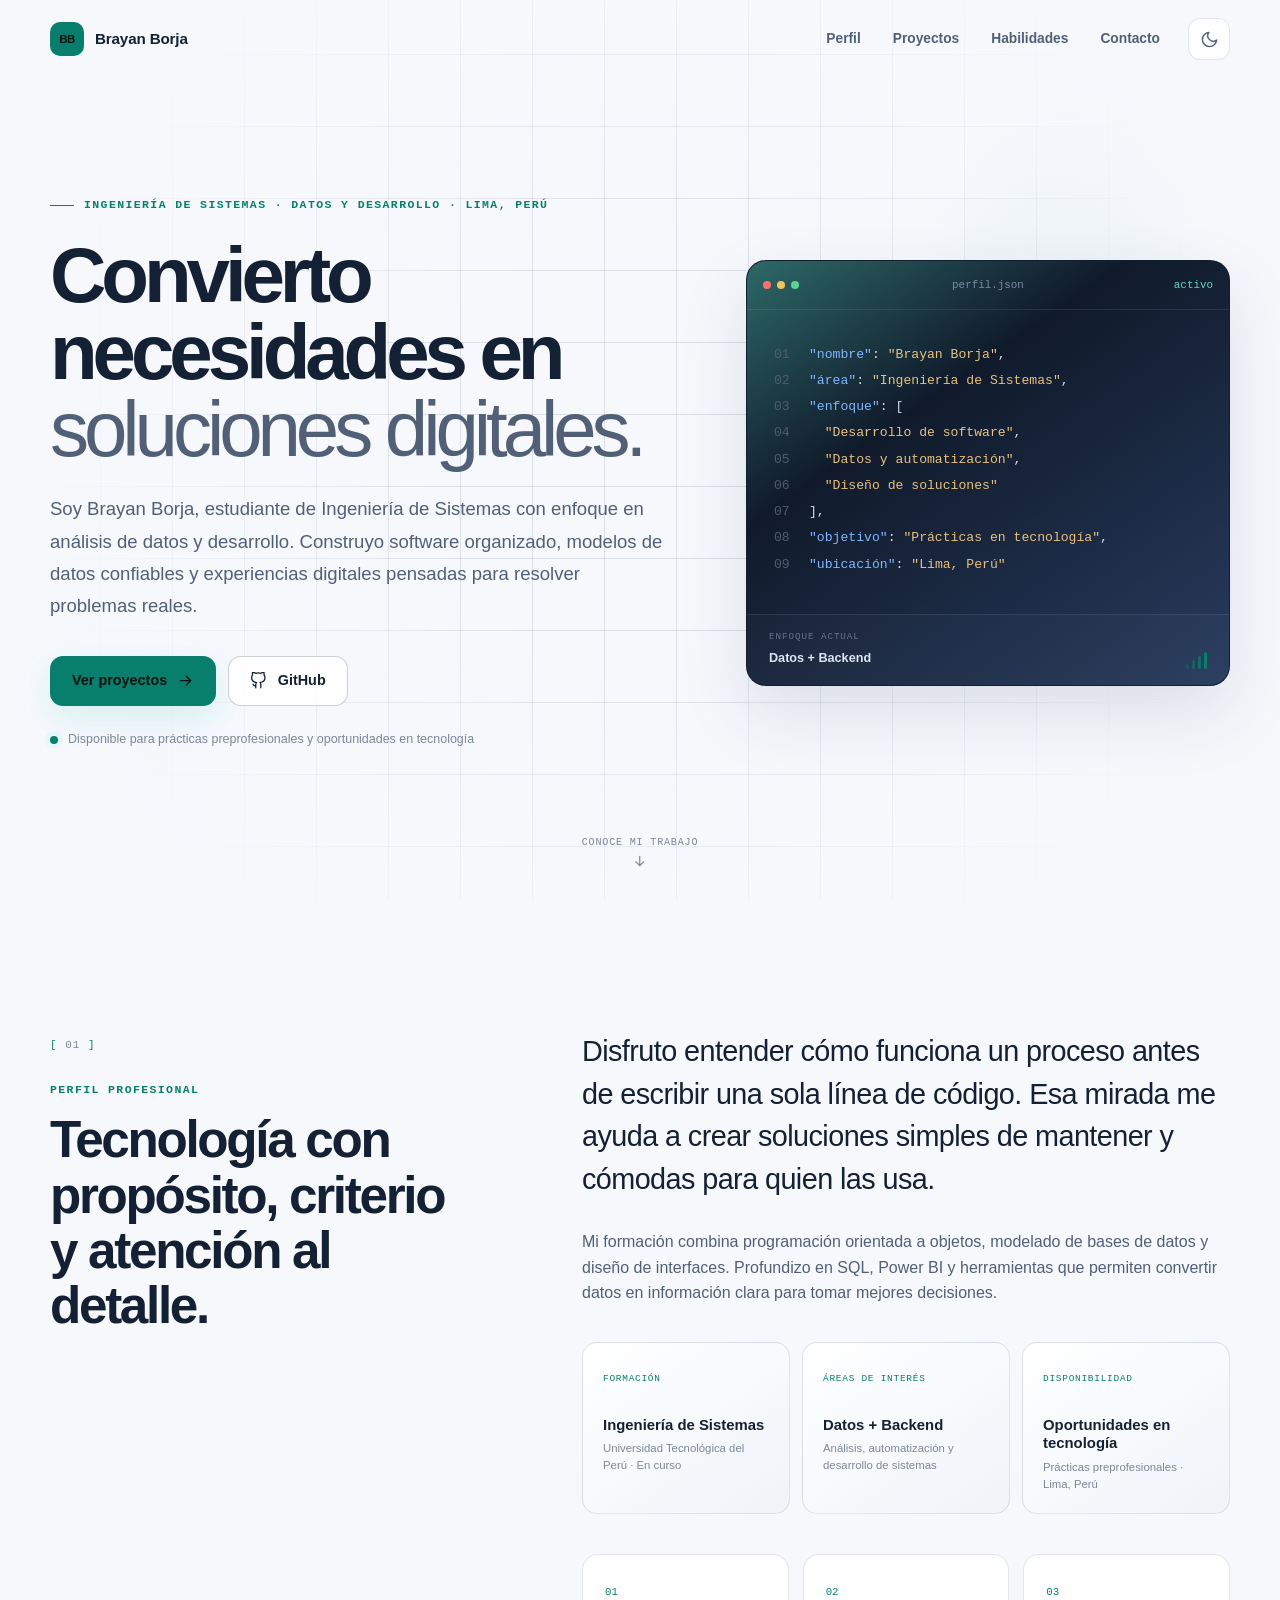
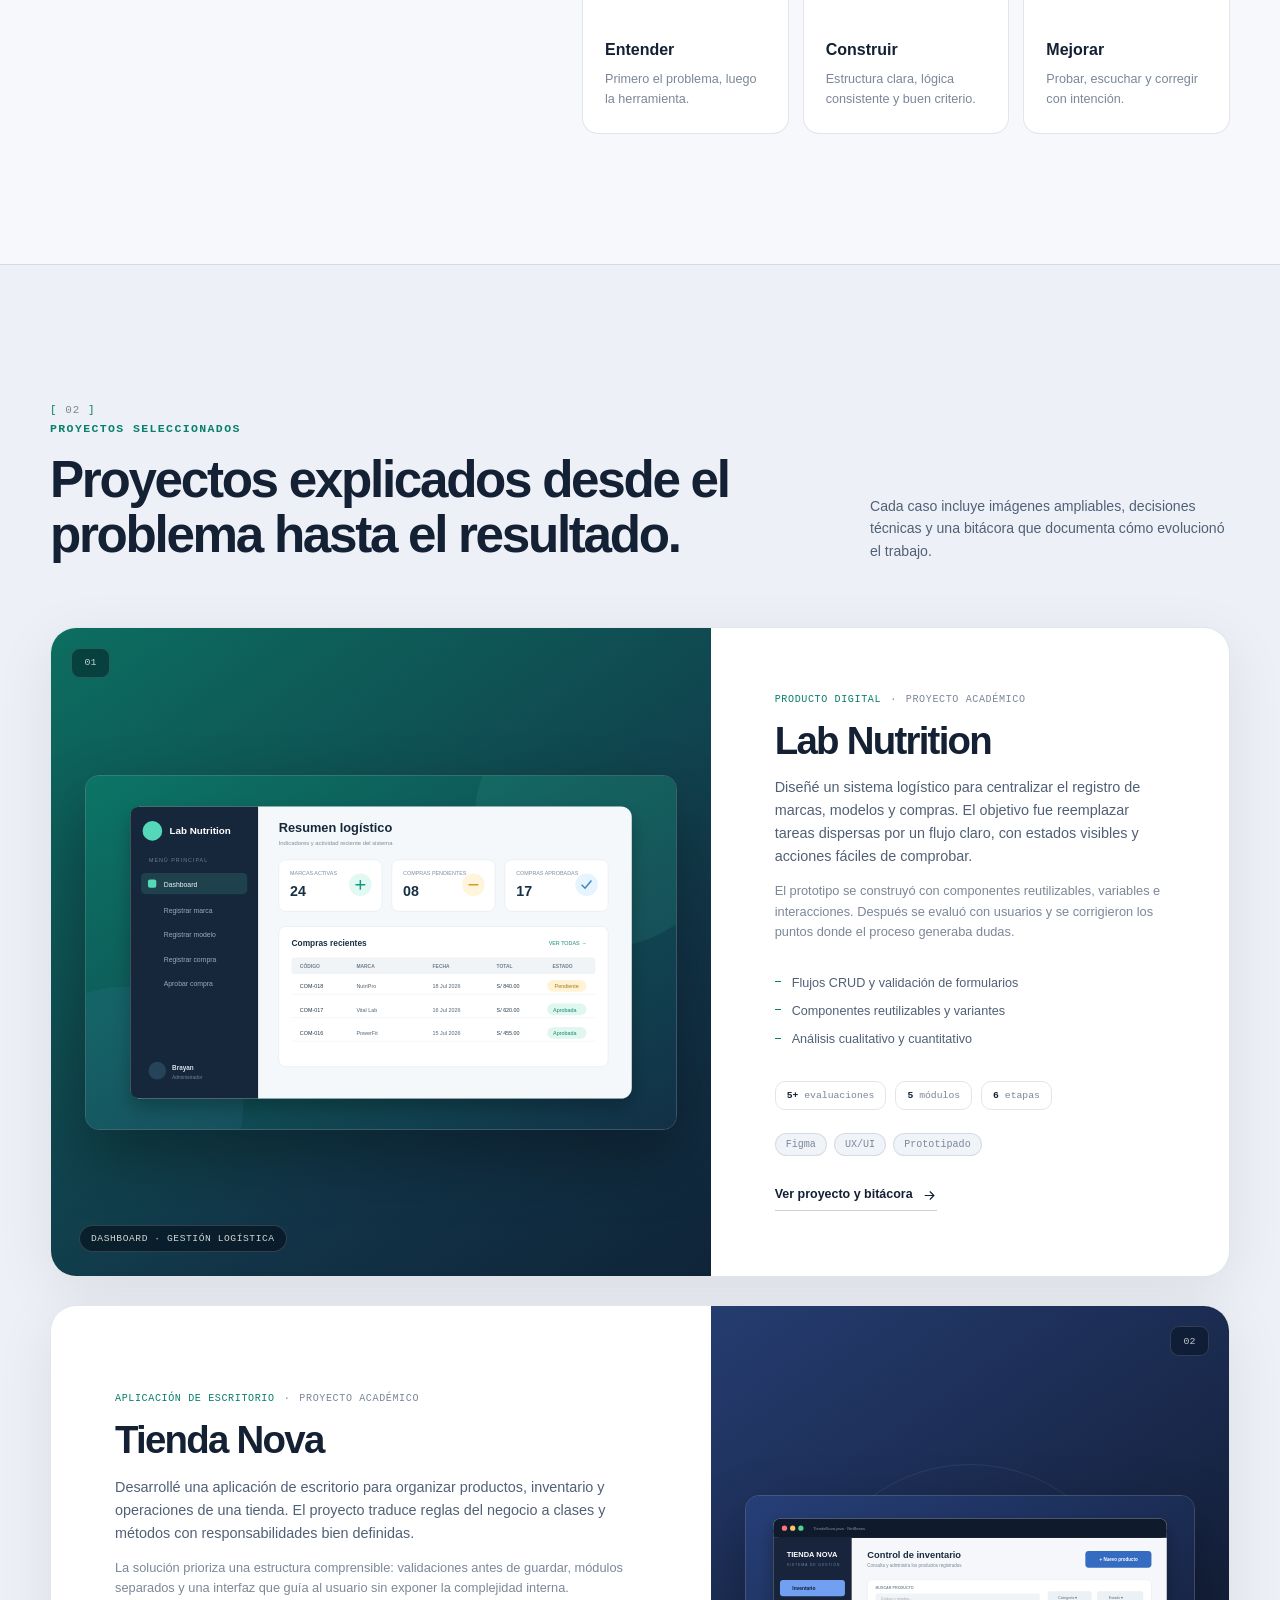
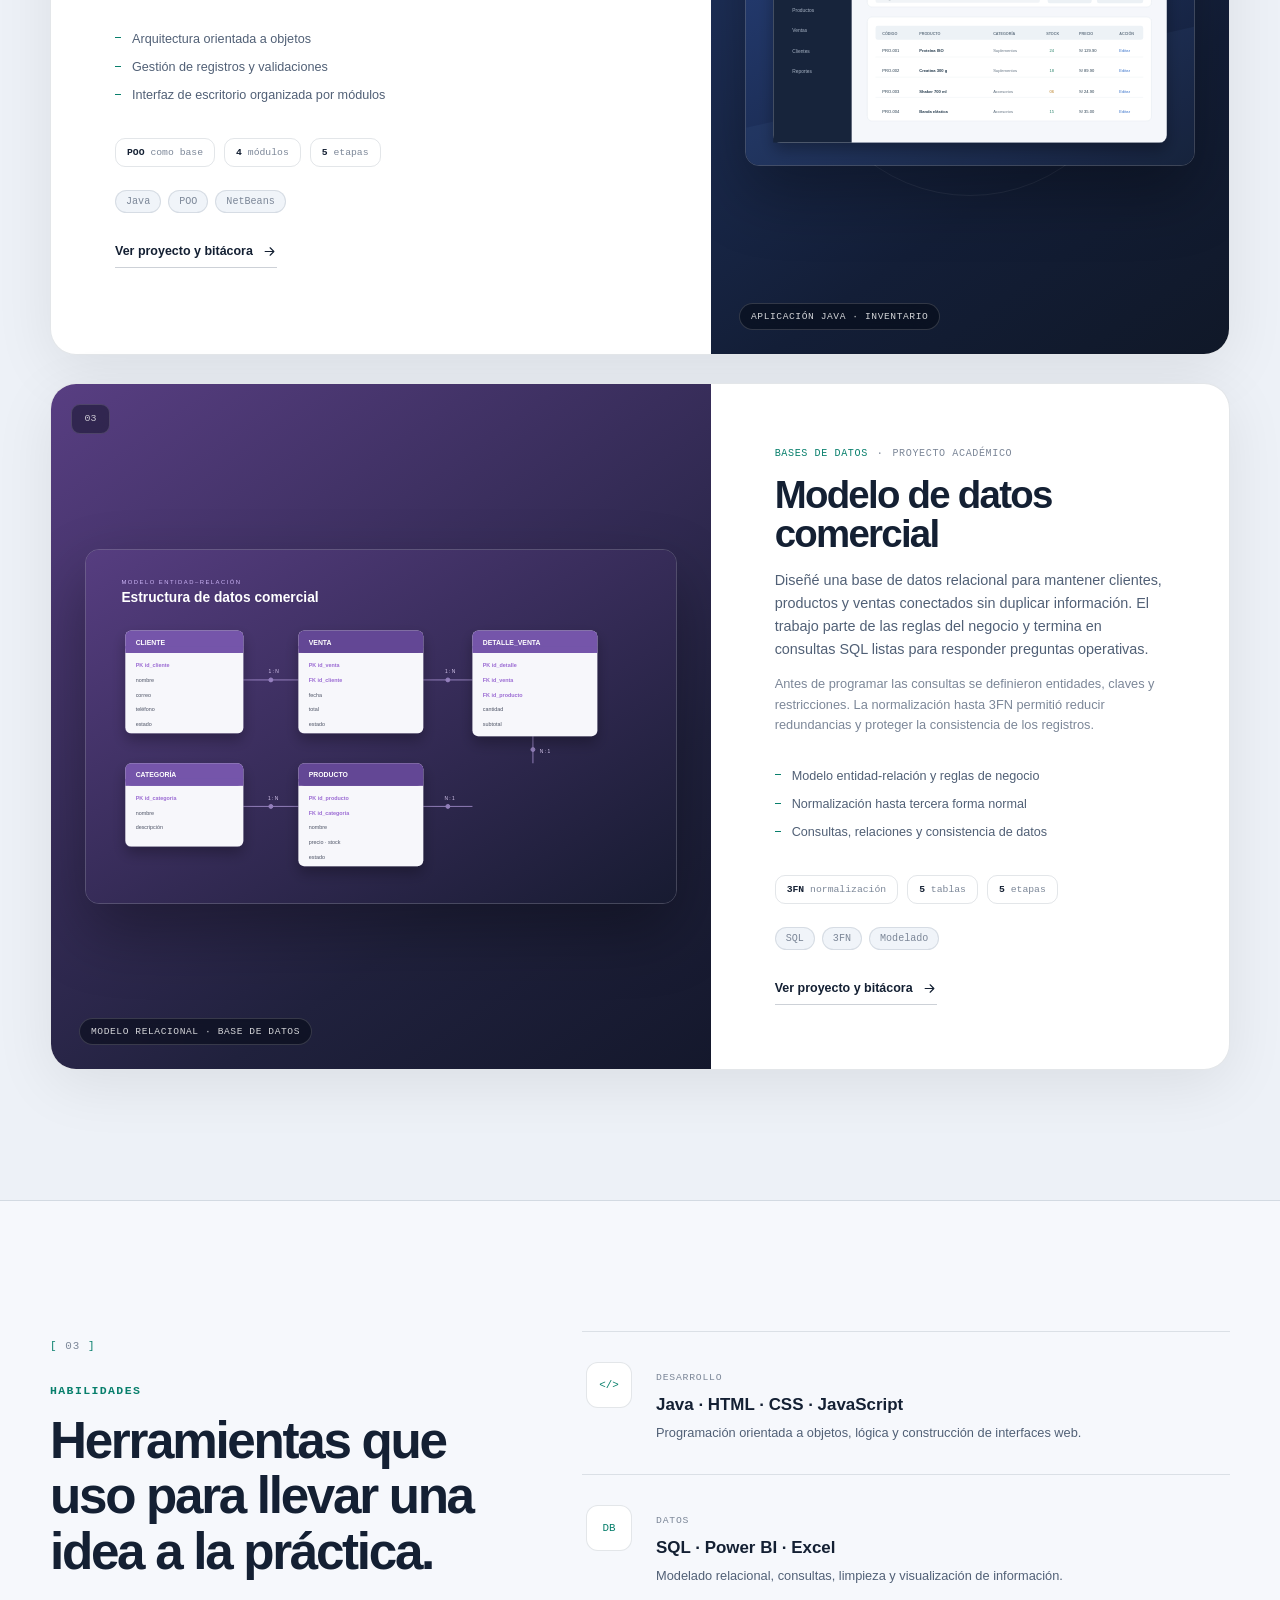
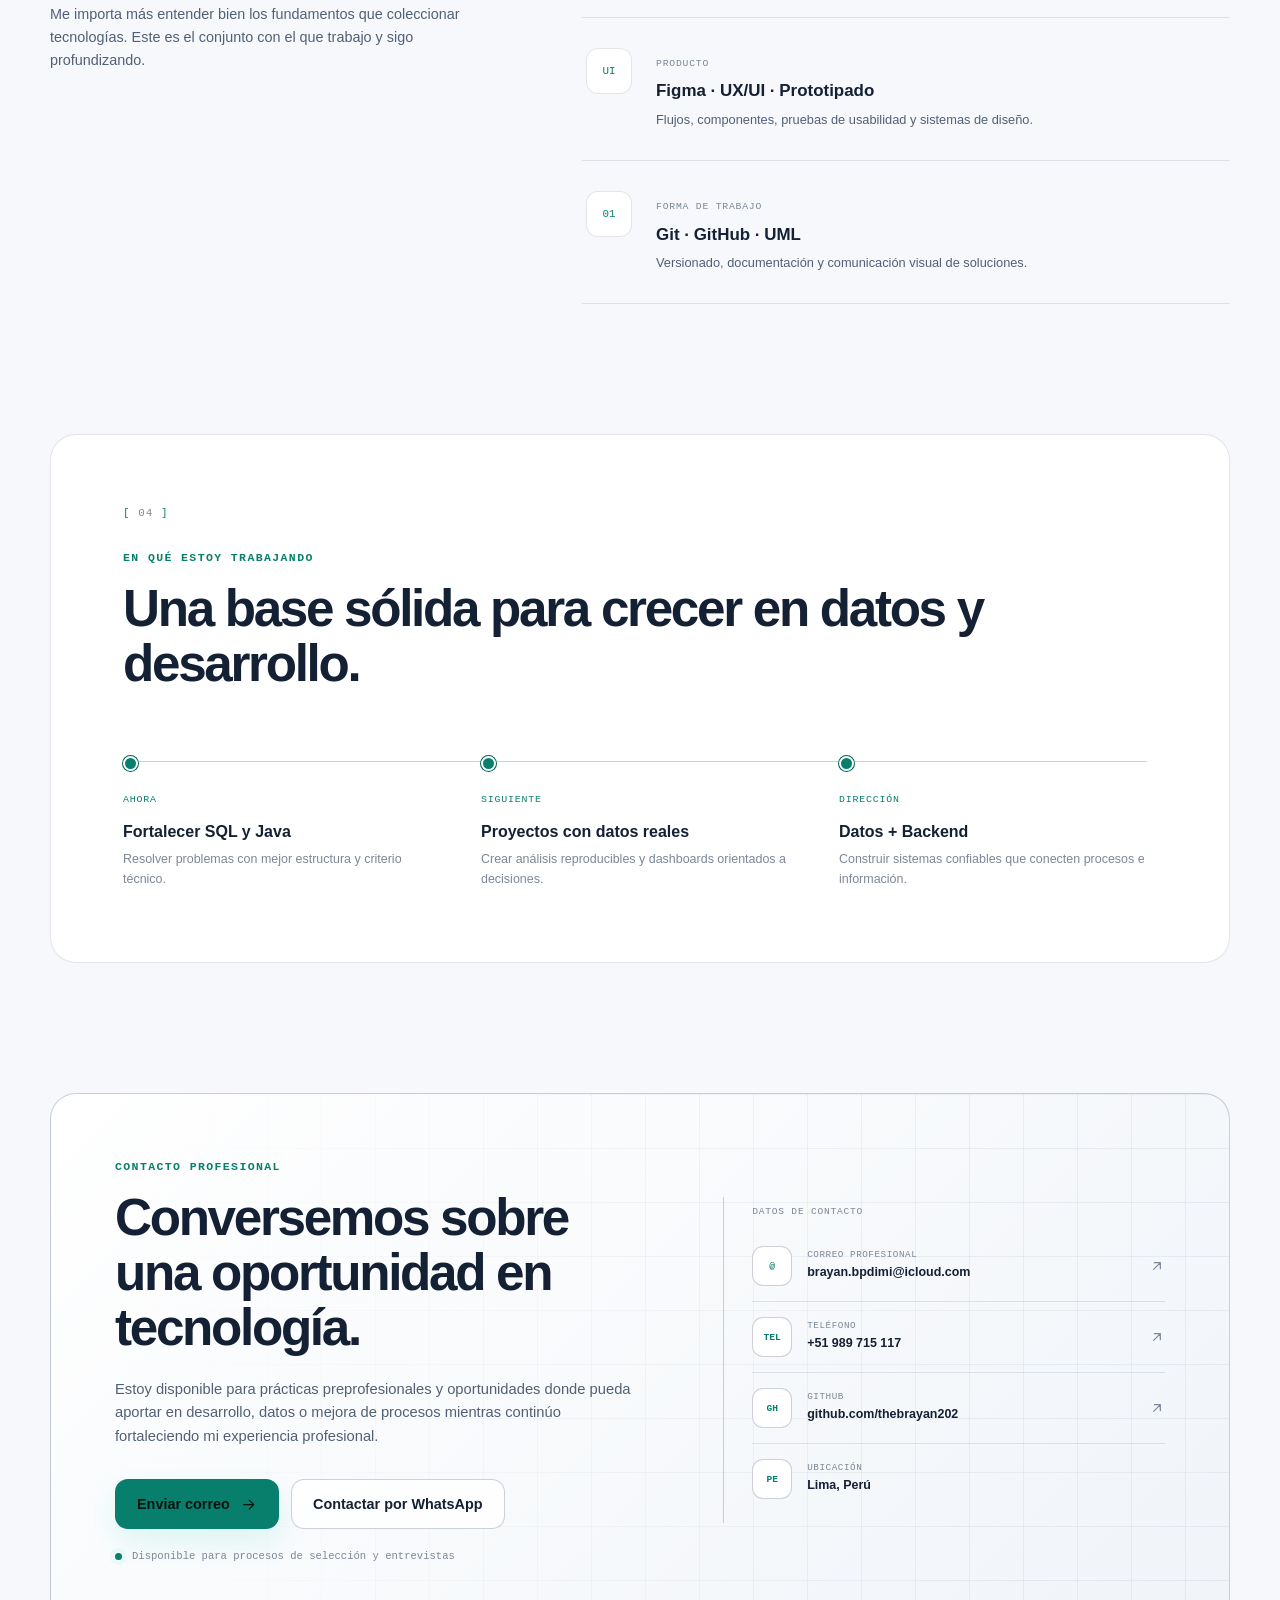
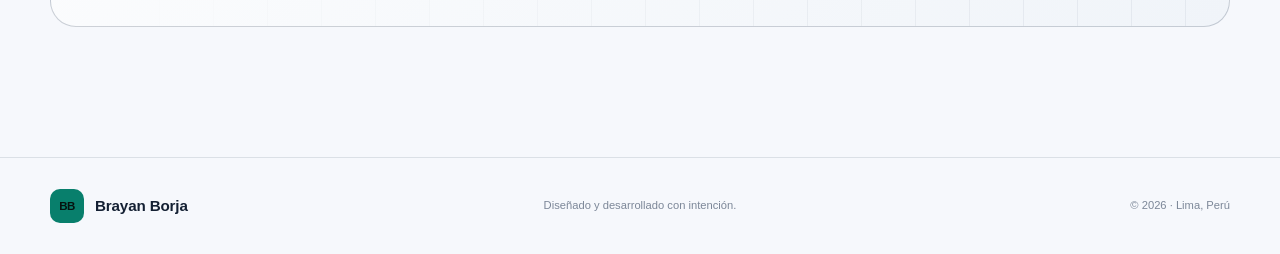
==== commit 4a389ce8: "Ajusta los datos estructurados y el objetivo profesional" ====
--- a/index.html
+++ b/index.html
@@ -25,7 +25,7 @@
         "@type": "Person",
         "name": "Brayan Borja",
         "url": "https://thebrayan202.github.io/github.io/",
-        "email": "mailto:brayan.bpdimi@icloud.com",
+        "email": "brayan.bpdimi@icloud.com",
         "telephone": "+51 989 715 117",
         "address": {
           "@type": "PostalAddress",
@@ -141,7 +141,7 @@
               <div><span class="line-number">05</span>&nbsp;&nbsp;<span class="code-value">"Datos y automatización"</span>,</div>
               <div><span class="line-number">06</span>&nbsp;&nbsp;<span class="code-value">"Diseño de soluciones"</span></div>
               <div><span class="line-number">07</span>],</div>
-              <div><span class="line-number">08</span><span class="code-key">"disponibilidad"</span>: <span class="code-value">"Prácticas profesionales"</span>,</div>
+              <div><span class="line-number">08</span><span class="code-key">"objetivo"</span>: <span class="code-value">"Prácticas en tecnología"</span>,</div>
               <div><span class="line-number">09</span><span class="code-key">"ubicación"</span>: <span class="code-value">"Lima, Perú"</span></div>
             </div>
             <div class="panel-footer">
--- a/styles.css
+++ b/styles.css
@@ -347,6 +347,12 @@
 .about-main { color: var(--text); font-size: clamp(1.35rem, 2.3vw, 1.8rem); line-height: 1.48; letter-spacing: -0.02em; }
 .about-content > p:not(.about-main) { max-width: 670px; color: var(--text-soft); font-size: 1rem; }
 
+.career-facts { display: grid; grid-template-columns: repeat(3, 1fr); gap: 12px; margin-top: 36px; }
+.career-facts article { min-height: 148px; padding: 20px; border: 1px solid var(--line); border-radius: 15px; background: linear-gradient(145deg, var(--surface), var(--surface-soft)); }
+.career-facts span { color: var(--accent); font: 0.59rem var(--mono); letter-spacing: 0.08em; text-transform: uppercase; }
+.career-facts h3 { margin: 27px 0 6px; font-size: 0.93rem; line-height: 1.25; }
+.career-facts p { margin: 0; color: var(--text-faint); font-size: 0.71rem; line-height: 1.5; }
+
 .principles { display: grid; grid-template-columns: repeat(3, 1fr); gap: 14px; margin-top: 40px; }
 .principles article { min-height: 180px; padding: 22px; border: 1px solid var(--line); border-radius: var(--radius-sm); background: var(--surface); }
 .principles article > span { color: var(--accent); font: 0.67rem var(--mono); }
@@ -448,16 +454,26 @@
 .focus-item p { margin: 0; color: var(--text-faint); font-size: 0.78rem; }
 
 .contact-section { padding-top: 0; }
-.contact-card { position: relative; overflow: hidden; padding: clamp(55px, 8vw, 100px) 32px; border: 1px solid var(--line-strong); border-radius: var(--radius); background: linear-gradient(135deg, var(--surface), var(--surface-soft)); text-align: center; }
-.contact-card h2 { max-width: 780px; margin: 0 auto 22px; }
-.contact-card > p:not(.section-kicker) { max-width: 570px; margin: 0 auto 31px; color: var(--text-soft); }
+.contact-card { position: relative; overflow: hidden; padding: clamp(38px, 5vw, 66px); border: 1px solid var(--line-strong); border-radius: var(--radius); background: linear-gradient(135deg, var(--surface), var(--surface-soft)); }
+.contact-card h2 { max-width: 650px; margin: 0 0 22px; }
 .contact-card .button { position: relative; z-index: 2; }
-.contact-actions { position: relative; z-index: 2; display: flex; justify-content: center; flex-wrap: wrap; gap: 12px; }
-.contact-number { position: relative; z-index: 2; display: block; width: fit-content; margin: 18px auto 0; color: var(--text-soft); font: .76rem var(--mono); }
-.contact-number:hover { color: var(--accent); }
-.contact-orbit { position: absolute; inset: 50% auto auto 50%; width: 700px; aspect-ratio: 1; transform: translate(-50%, -50%); border: 1px solid var(--line); border-radius: 50%; pointer-events: none; }
-.contact-orbit span { position: absolute; inset: 13%; border: 1px solid var(--line); border-radius: 50%; }
-.contact-orbit span:last-child { inset: 29%; background: radial-gradient(circle, rgba(89, 225, 194, 0.08), transparent 70%); }
+.contact-grid { position: absolute; inset: 0; opacity: .45; pointer-events: none; background: linear-gradient(var(--line) 1px, transparent 1px), linear-gradient(90deg, var(--line) 1px, transparent 1px); background-size: 54px 54px; mask-image: linear-gradient(90deg, transparent, #000 75%); }
+.contact-layout { position: relative; z-index: 1; display: grid; grid-template-columns: minmax(0, 1.08fr) minmax(360px, .92fr); gap: clamp(45px, 7vw, 90px); align-items: center; }
+.contact-intro { max-width: 620px; margin: 0 0 31px; color: var(--text-soft); font-size: .92rem; }
+.contact-actions { position: relative; z-index: 2; display: flex; flex-wrap: wrap; gap: 12px; }
+.contact-note { display: flex; align-items: center; gap: 10px; margin: 21px 0 0; color: var(--text-faint); font: .66rem var(--mono); }
+.contact-note span { flex: 0 0 auto; width: 7px; height: 7px; border-radius: 50%; background: var(--accent); box-shadow: 0 0 0 5px rgba(89, 225, 194, .08); }
+.contact-details { padding: 9px 0 9px 28px; border-left: 1px solid var(--line-strong); }
+.contact-details-label { margin: 0 0 14px; color: var(--text-faint); font: .6rem var(--mono); letter-spacing: .08em; text-transform: uppercase; }
+.contact-detail { display: grid; grid-template-columns: 42px minmax(0, 1fr) auto; gap: 13px; align-items: center; padding: 15px 0; border-bottom: 1px solid var(--line); transition: color 160ms ease, transform 160ms ease; }
+.contact-detail:last-child { border-bottom: 0; }
+a.contact-detail:hover { color: var(--accent); transform: translateX(3px); }
+.contact-detail-icon { display: grid; place-items: center; width: 40px; height: 40px; border: 1px solid var(--line-strong); border-radius: 11px; background: var(--surface); color: var(--accent); font: .6rem var(--mono); font-weight: 750; }
+.contact-detail > span:nth-child(2) { min-width: 0; }
+.contact-detail small { display: block; color: var(--text-faint); font: .58rem var(--mono); letter-spacing: .06em; text-transform: uppercase; }
+.contact-detail strong { display: block; overflow-wrap: anywhere; margin-top: 3px; color: var(--text); font-size: .78rem; font-weight: 660; }
+.contact-detail > svg { width: 16px; color: var(--text-faint); }
+.contact-detail-static { grid-template-columns: 42px minmax(0, 1fr); }
 
 .site-footer { border-top: 1px solid var(--line); padding: 31px 0; }
 .footer-inner { display: grid; grid-template-columns: 1fr auto 1fr; align-items: center; gap: 24px; }
@@ -489,11 +505,14 @@
   .hero { padding-top: 140px; }
   .scroll-cue { display: none; }
   .about-grid, .skills-grid { grid-template-columns: 1fr; gap: 55px; }
+  .career-facts { grid-template-columns: repeat(3, 1fr); }
   .project-card { grid-template-columns: 1fr; }
   .project-card-reverse .project-visual { order: initial; }
   .project-card-reverse .project-index { left: 20px; right: auto; }
   .project-visual { min-height: 490px; }
   .project-copy { padding: 48px; }
+  .contact-layout { grid-template-columns: 1fr; }
+  .contact-details { padding: 25px 0 0; border-top: 1px solid var(--line-strong); border-left: 0; }
 }
 
 @media (max-width: 760px) {
@@ -512,6 +531,9 @@
   .section { padding: 88px 0; }
   .section-heading-row { grid-template-columns: 1fr; gap: 22px; margin-bottom: 42px; }
   .principles { grid-template-columns: 1fr; }
+  .career-facts { grid-template-columns: 1fr; }
+  .career-facts article { min-height: auto; }
+  .career-facts h3 { margin-top: 20px; }
   .principles article { min-height: auto; }
   .principles h3 { margin-top: 24px; }
   .project-card { min-height: 0; border-radius: 20px; }
@@ -528,6 +550,7 @@
   .focus-item::before { top: 4px; }
   .contact-card { padding-inline: 24px; }
   .contact-actions { flex-direction: column; }
+  .contact-grid { mask-image: linear-gradient(180deg, transparent, #000 80%); }
   .footer-inner { grid-template-columns: 1fr; justify-items: center; text-align: center; }
   .footer-inner .brand, .footer-inner p:last-child { justify-self: center; }
   .dialog-grid { grid-template-columns: 1fr; gap: 19px; }
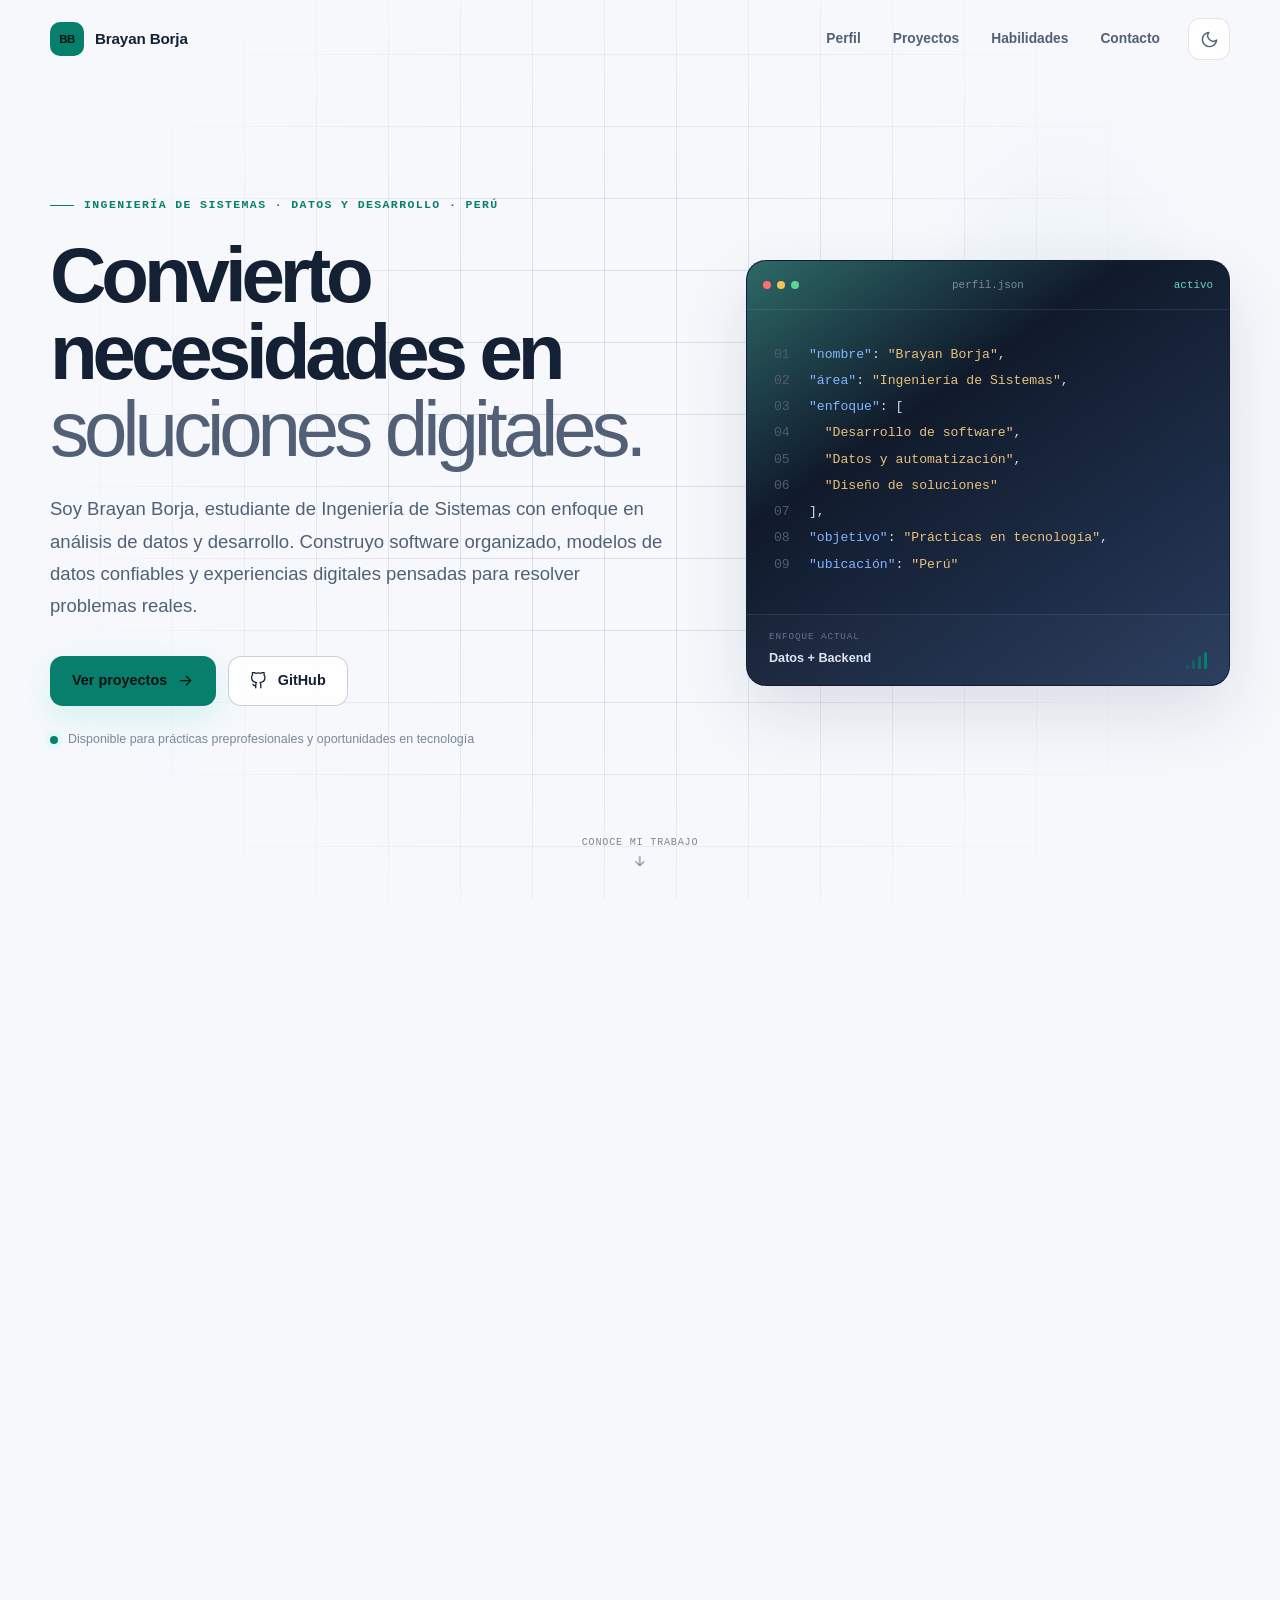
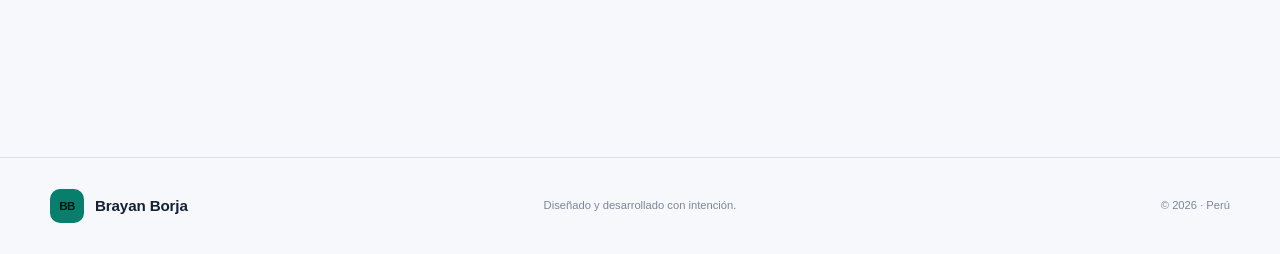
==== commit c5440aea: "Retira datos personales y protege el contacto" ====
--- a/index.html
+++ b/index.html
@@ -3,6 +3,11 @@
   <head>
     <meta charset="UTF-8" />
     <meta name="viewport" content="width=device-width, initial-scale=1.0" />
+    <meta name="referrer" content="no-referrer" />
+    <meta
+      http-equiv="Content-Security-Policy"
+      content="default-src 'self'; script-src 'self'; style-src 'self'; img-src 'self' data:; font-src 'self'; connect-src 'none'; object-src 'none'; frame-src 'none'; media-src 'none'; worker-src 'none'; base-uri 'self'; form-action 'none'; upgrade-insecure-requests"
+    />
     <meta
       name="description"
       content="Portafolio de Brayan Borja: Ingeniería de Sistemas, desarrollo de software, bases de datos y análisis de datos."
@@ -19,27 +24,6 @@
     <link rel="icon" href="favicon.svg" type="image/svg+xml" />
     <link rel="stylesheet" href="styles.css" />
     <script src="script.js" defer></script>
-    <script type="application/ld+json">
-      {
-        "@context": "https://schema.org",
-        "@type": "Person",
-        "name": "Brayan Borja",
-        "url": "https://thebrayan202.github.io/github.io/",
-        "email": "brayan.bpdimi@icloud.com",
-        "telephone": "+51 989 715 117",
-        "address": {
-          "@type": "PostalAddress",
-          "addressLocality": "Lima",
-          "addressCountry": "PE"
-        },
-        "sameAs": ["https://github.com/thebrayan202"],
-        "affiliation": {
-          "@type": "CollegeOrUniversity",
-          "name": "Universidad Tecnológica del Perú"
-        },
-        "knowsAbout": ["Java", "SQL", "Power BI", "Excel", "Git", "GitHub", "UX/UI", "UML"]
-      }
-    </script>
   </head>
   <body>
     <a class="skip-link" href="#contenido">Saltar al contenido</a>
@@ -95,7 +79,7 @@
         <div class="hero-glow hero-glow-two" aria-hidden="true"></div>
         <div class="container hero-grid">
           <div class="hero-copy reveal">
-            <div class="eyebrow"><span></span> Ingeniería de Sistemas · Datos y desarrollo · Lima, Perú</div>
+            <div class="eyebrow"><span></span> Ingeniería de Sistemas · Datos y desarrollo · Perú</div>
             <h1>Convierto necesidades en <em>soluciones digitales.</em></h1>
             <p class="hero-lead">
               Soy Brayan Borja, estudiante de Ingeniería de Sistemas con enfoque en análisis de
@@ -113,7 +97,7 @@
                 class="button button-secondary"
                 href="https://github.com/thebrayan202"
                 target="_blank"
-                rel="noreferrer"
+                rel="noopener noreferrer"
               >
                 <svg viewBox="0 0 24 24" aria-hidden="true">
                   <path d="M15 22v-4a4.8 4.8 0 0 0-1-3.5c3.3-.4 6.8-1.6 6.8-7A5.4 5.4 0 0 0 19.4 4 5 5 0 0 0 19.3.5S18.2.1 15 1.8a13.4 13.4 0 0 0-7 0C4.8.1 3.7.5 3.7.5A5 5 0 0 0 3.6 4a5.4 5.4 0 0 0-1.4 3.7c0 5.3 3.5 6.5 6.8 7A4.8 4.8 0 0 0 8 18v4M8 19c-3 .9-3-1.5-4-2"></path>
@@ -142,7 +126,7 @@
               <div><span class="line-number">06</span>&nbsp;&nbsp;<span class="code-value">"Diseño de soluciones"</span></div>
               <div><span class="line-number">07</span>],</div>
               <div><span class="line-number">08</span><span class="code-key">"objetivo"</span>: <span class="code-value">"Prácticas en tecnología"</span>,</div>
-              <div><span class="line-number">09</span><span class="code-key">"ubicación"</span>: <span class="code-value">"Lima, Perú"</span></div>
+              <div><span class="line-number">09</span><span class="code-key">"ubicación"</span>: <span class="code-value">"Perú"</span></div>
             </div>
             <div class="panel-footer">
               <div>
@@ -190,7 +174,7 @@
               <article>
                 <span>Disponibilidad</span>
                 <h3>Oportunidades en tecnología</h3>
-                <p>Prácticas preprofesionales · Lima, Perú</p>
+                <p>Prácticas preprofesionales · Perú</p>
               </article>
             </div>
             <div class="principles">
@@ -407,15 +391,12 @@
                 mi experiencia profesional.
               </p>
               <div class="contact-actions">
-                <a
-                  class="button button-primary"
-                  href="mailto:brayan.bpdimi@icloud.com?subject=Oportunidad%20profesional%20-%20Brayan%20Borja"
-                >
+                <button class="button button-primary" type="button" data-email-compose>
                   Enviar correo
                   <svg viewBox="0 0 24 24" aria-hidden="true"><path d="M5 12h14M13 6l6 6-6 6"></path></svg>
-                </a>
-                <a class="button button-secondary" href="https://wa.me/51989715117" target="_blank" rel="noreferrer">
-                  Contactar por WhatsApp
+                </button>
+                <a class="button button-secondary" href="https://github.com/thebrayan202" target="_blank" rel="noopener noreferrer">
+                  Visitar mi GitHub
                 </a>
               </div>
               <p class="contact-note"><span aria-hidden="true"></span> Disponible para procesos de selección y entrevistas</p>
@@ -423,23 +404,15 @@
 
             <div class="contact-details" aria-label="Datos de contacto de Brayan Borja">
               <p class="contact-details-label">Datos de contacto</p>
-              <a class="contact-detail" href="mailto:brayan.bpdimi@icloud.com">
+              <button class="contact-detail" type="button" data-email-reveal aria-label="Mostrar correo profesional">
                 <span class="contact-detail-icon" aria-hidden="true">@</span>
                 <span>
-                  <small>Correo profesional</small>
-                  <strong>brayan.bpdimi@icloud.com</strong>
+                  <small>Correo protegido</small>
+                  <strong data-email-text>Mostrar correo profesional</strong>
                 </span>
                 <svg viewBox="0 0 24 24" aria-hidden="true"><path d="M7 17 17 7M8 7h9v9"></path></svg>
-              </a>
-              <a class="contact-detail" href="tel:+51989715117">
-                <span class="contact-detail-icon" aria-hidden="true">TEL</span>
-                <span>
-                  <small>Teléfono</small>
-                  <strong>+51 989 715 117</strong>
-                </span>
-                <svg viewBox="0 0 24 24" aria-hidden="true"><path d="M7 17 17 7M8 7h9v9"></path></svg>
-              </a>
-              <a class="contact-detail" href="https://github.com/thebrayan202" target="_blank" rel="noreferrer">
+              </button>
+              <a class="contact-detail" href="https://github.com/thebrayan202" target="_blank" rel="noopener noreferrer">
                 <span class="contact-detail-icon" aria-hidden="true">GH</span>
                 <span>
                   <small>GitHub</small>
@@ -451,7 +424,7 @@
                 <span class="contact-detail-icon" aria-hidden="true">PE</span>
                 <span>
                   <small>Ubicación</small>
-                  <strong>Lima, Perú</strong>
+                  <strong>Perú</strong>
                 </span>
               </div>
             </div>
@@ -464,7 +437,7 @@
       <div class="container footer-inner">
         <a class="brand" href="#inicio"><span class="brand-mark">BB</span><span>Brayan Borja</span></a>
         <p>Diseñado y desarrollado con intención.</p>
-        <p>© <span data-year></span> · Lima, Perú</p>
+        <p>© <span data-year></span> · Perú</p>
       </div>
     </footer>
 
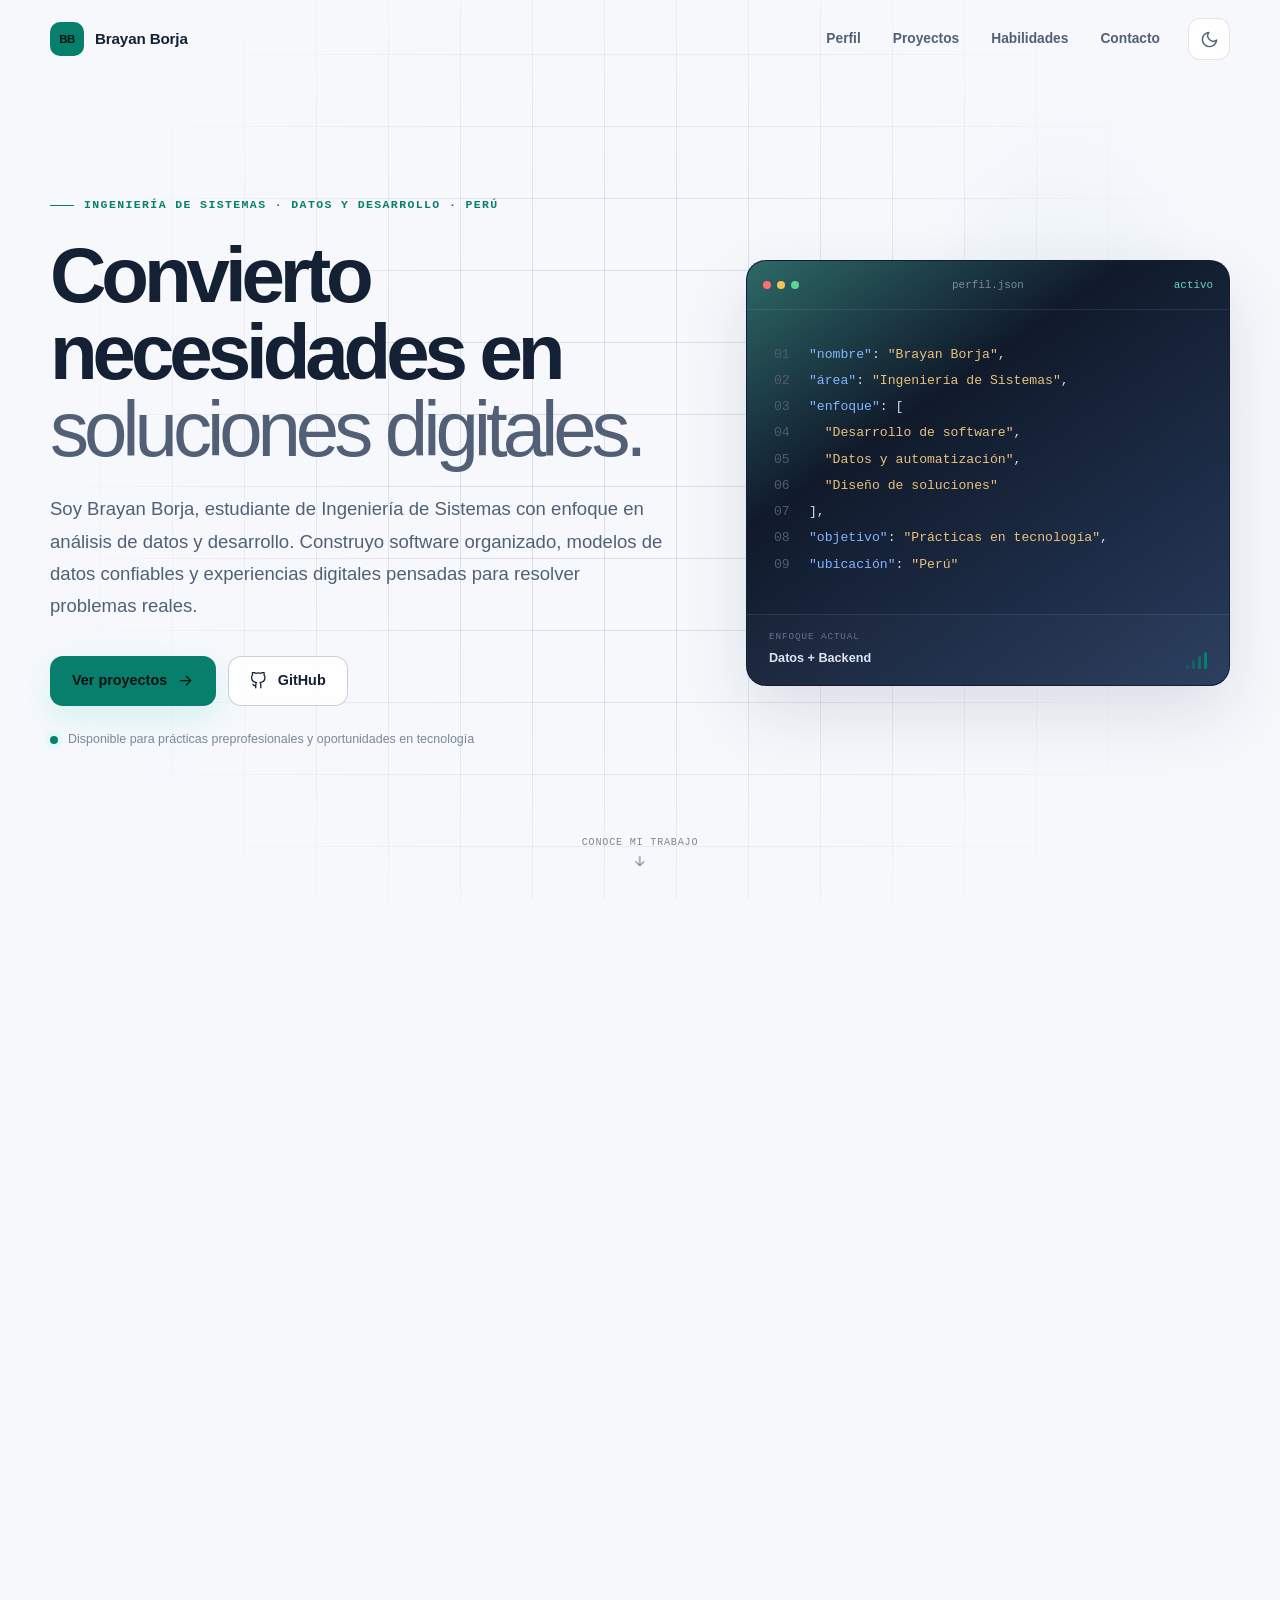
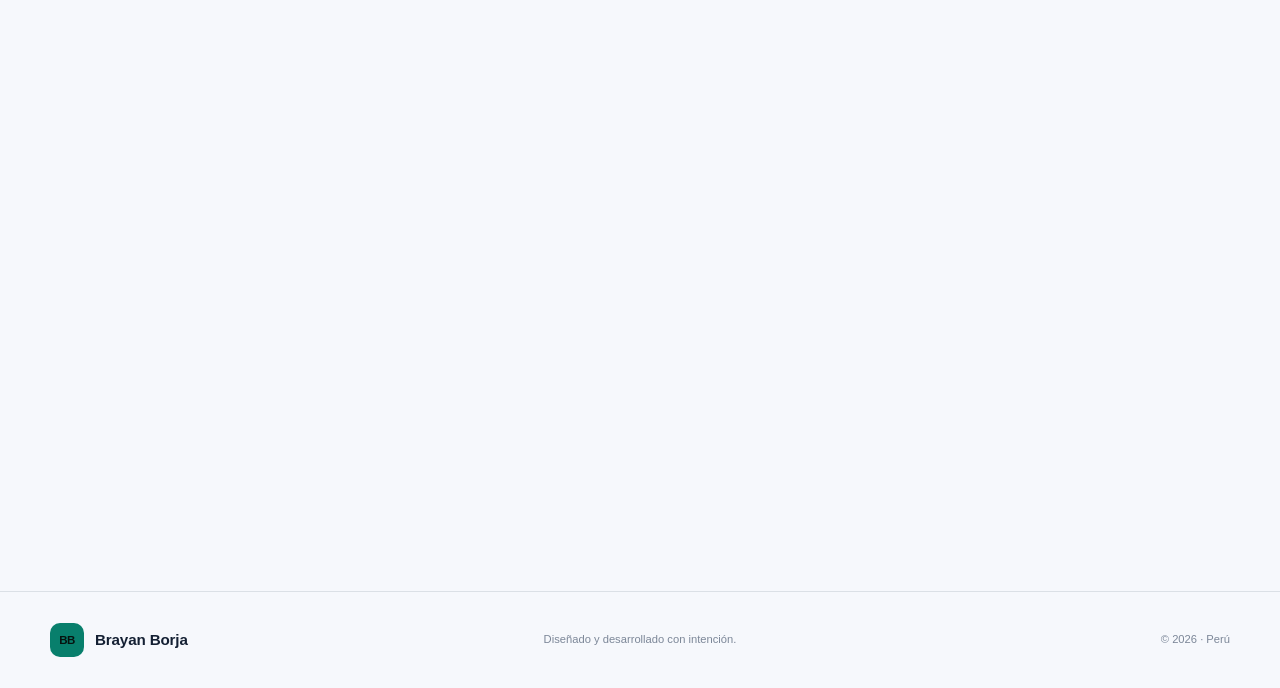
==== commit 98450de2: "Agrega tres proyectos aplicados al portafolio" ====
--- a/index.html
+++ b/index.html
@@ -206,7 +206,7 @@
               <p class="section-kicker">Proyectos seleccionados</p>
               <h2>Proyectos explicados desde el problema hasta el resultado.</h2>
             </div>
-            <p class="heading-note">Cada caso incluye imágenes ampliables, decisiones técnicas y una bitácora que documenta cómo evolucionó el trabajo.</p>
+            <p class="heading-note">Seis casos con imágenes ampliables, decisiones técnicas y una bitácora que documenta cómo evolucionó cada solución.</p>
           </div>
 
           <div class="projects-list">
@@ -295,6 +295,96 @@
                 <div class="project-facts"><span><b>3FN</b> normalización</span><span><b>5</b> tablas</span><span><b>5</b> etapas</span></div>
                 <div class="tag-list"><span>SQL</span><span>3FN</span><span>Modelado</span></div>
                 <a class="text-link" href="proyecto.html?id=data">
+                  Ver proyecto y bitácora <svg viewBox="0 0 24 24" aria-hidden="true"><path d="M5 12h14M13 6l6 6-6 6"></path></svg>
+                </a>
+              </div>
+            </article>
+
+            <article class="project-card project-card-reverse reveal">
+              <div class="project-index">04</div>
+              <div class="project-visual project-image-frame stock-visual">
+                <img src="assets/stock-dashboard.svg" alt="Dashboard de inventario y alertas de StockPilot" loading="lazy" />
+                <span class="image-caption">Inventario · Alertas operativas</span>
+              </div>
+              <div class="project-copy">
+                <div class="project-meta">
+                  <span>Gestión operativa</span><span>Proyecto aplicado</span>
+                </div>
+                <h3>StockPilot</h3>
+                <p>
+                  Diseñé una solución para que un pequeño negocio controle entradas, salidas y
+                  productos con bajo stock desde un solo lugar, evitando registros duplicados y
+                  compras realizadas demasiado tarde.
+                </p>
+                <p class="project-detail-copy">El caso conecta reglas de inventario, modelo SQL, movimientos trazables y un dashboard pensado para tomar decisiones rápidas con datos de prueba.</p>
+                <ul class="project-points">
+                  <li>Control de movimientos y stock mínimo</li>
+                  <li>Modelo relacional con historial trazable</li>
+                  <li>Indicadores de rotación y reposición</li>
+                </ul>
+                <div class="project-facts"><span><b>6</b> módulos</span><span><b>8</b> reglas</span><span><b>7</b> etapas</span></div>
+                <div class="tag-list"><span>Java</span><span>SQL</span><span>Power BI</span></div>
+                <a class="text-link" href="proyecto.html?id=stock">
+                  Ver proyecto y bitácora <svg viewBox="0 0 24 24" aria-hidden="true"><path d="M5 12h14M13 6l6 6-6 6"></path></svg>
+                </a>
+              </div>
+            </article>
+
+            <article class="project-card reveal">
+              <div class="project-index">05</div>
+              <div class="project-visual project-image-frame finance-visual">
+                <img src="assets/finance-dashboard.svg" alt="Dashboard de ingresos, gastos y presupuesto de MiPresupuesto" loading="lazy" />
+                <span class="image-caption">Finanzas personales · Dashboard</span>
+              </div>
+              <div class="project-copy">
+                <div class="project-meta">
+                  <span>Análisis de datos</span><span>Proyecto aplicado</span>
+                </div>
+                <h3>MiPresupuesto</h3>
+                <p>
+                  Preparé un dashboard para organizar ingresos, gastos y metas mensuales. La
+                  solución transforma movimientos dispersos en indicadores comprensibles para
+                  detectar excesos y ajustar el presupuesto antes de terminar el mes.
+                </p>
+                <p class="project-detail-copy">La información de ejemplo se limpia, clasifica y modela antes de construir medidas, comparaciones y alertas visuales sin utilizar datos financieros reales.</p>
+                <ul class="project-points">
+                  <li>Proceso de limpieza y categorización</li>
+                  <li>Presupuesto frente a gasto real</li>
+                  <li>Indicadores y análisis por categoría</li>
+                </ul>
+                <div class="project-facts"><span><b>4</b> indicadores</span><span><b>6</b> categorías</span><span><b>6</b> etapas</span></div>
+                <div class="tag-list"><span>Power BI</span><span>Excel</span><span>SQL</span></div>
+                <a class="text-link" href="proyecto.html?id=finance">
+                  Ver proyecto y bitácora <svg viewBox="0 0 24 24" aria-hidden="true"><path d="M5 12h14M13 6l6 6-6 6"></path></svg>
+                </a>
+              </div>
+            </article>
+
+            <article class="project-card project-card-reverse reveal">
+              <div class="project-index">06</div>
+              <div class="project-visual project-image-frame citas-visual">
+                <img src="assets/citas-calendar.svg" alt="Calendario y panel de reservas de CitaFácil" loading="lazy" />
+                <span class="image-caption">Reservas · Gestión de horarios</span>
+              </div>
+              <div class="project-copy">
+                <div class="project-meta">
+                  <span>Aplicación web</span><span>Proyecto aplicado</span>
+                </div>
+                <h3>CitaFácil</h3>
+                <p>
+                  Diseñé un sistema de reservas para negocios que atienden por horario, como
+                  barberías o consultorios. El flujo permite consultar disponibilidad, registrar
+                  una cita y controlar cambios sin cruces de horario.
+                </p>
+                <p class="project-detail-copy">El prototipo contempla reglas de disponibilidad, estados de atención, confirmaciones y una experiencia adaptable a celular para reducir coordinaciones manuales.</p>
+                <ul class="project-points">
+                  <li>Validación de disponibilidad en tiempo real</li>
+                  <li>Estados: pendiente, confirmada y completada</li>
+                  <li>Flujo responsive y accesible</li>
+                </ul>
+                <div class="project-facts"><span><b>4</b> estados</span><span><b>3</b> roles</span><span><b>7</b> etapas</span></div>
+                <div class="tag-list"><span>HTML</span><span>CSS</span><span>JavaScript</span></div>
+                <a class="text-link" href="proyecto.html?id=citas">
                   Ver proyecto y bitácora <svg viewBox="0 0 24 24" aria-hidden="true"><path d="M5 12h14M13 6l6 6-6 6"></path></svg>
                 </a>
               </div>
--- a/styles.css
+++ b/styles.css
@@ -271,6 +271,7 @@
   border-radius: 13px;
   font-size: 0.9rem;
   font-weight: 750;
+  cursor: pointer;
   transition: transform 160ms ease, box-shadow 160ms ease, background 160ms ease, border-color 160ms ease;
 }
 
@@ -466,8 +467,9 @@
 .contact-details { padding: 9px 0 9px 28px; border-left: 1px solid var(--line-strong); }
 .contact-details-label { margin: 0 0 14px; color: var(--text-faint); font: .6rem var(--mono); letter-spacing: .08em; text-transform: uppercase; }
 .contact-detail { display: grid; grid-template-columns: 42px minmax(0, 1fr) auto; gap: 13px; align-items: center; padding: 15px 0; border-bottom: 1px solid var(--line); transition: color 160ms ease, transform 160ms ease; }
+.contact-details button.contact-detail { width: 100%; border-width: 0 0 1px; border-color: var(--line); border-radius: 0; background: transparent; color: inherit; text-align: left; cursor: pointer; }
 .contact-detail:last-child { border-bottom: 0; }
-a.contact-detail:hover { color: var(--accent); transform: translateX(3px); }
+a.contact-detail:hover, button.contact-detail:hover, button.contact-detail.revealed { color: var(--accent); transform: translateX(3px); }
 .contact-detail-icon { display: grid; place-items: center; width: 40px; height: 40px; border: 1px solid var(--line-strong); border-radius: 11px; background: var(--surface); color: var(--accent); font: .6rem var(--mono); font-weight: 750; }
 .contact-detail > span:nth-child(2) { min-width: 0; }
 .contact-detail small { display: block; color: var(--text-faint); font: .58rem var(--mono); letter-spacing: .06em; text-transform: uppercase; }
@@ -494,6 +496,8 @@
 .dialog-content > .tag-list { margin-top: 31px; }
 
 .reveal { opacity: 0; transform: translateY(22px); transition: opacity 650ms ease, transform 650ms ease; transition-delay: var(--delay, 0ms); }
+.reveal[data-delay="100"] { --delay: 100ms; }
+.reveal[data-delay="120"] { --delay: 120ms; }
 .reveal.visible { opacity: 1; transform: translateY(0); }
 
 :focus-visible { outline: 2px solid var(--accent); outline-offset: 4px; }
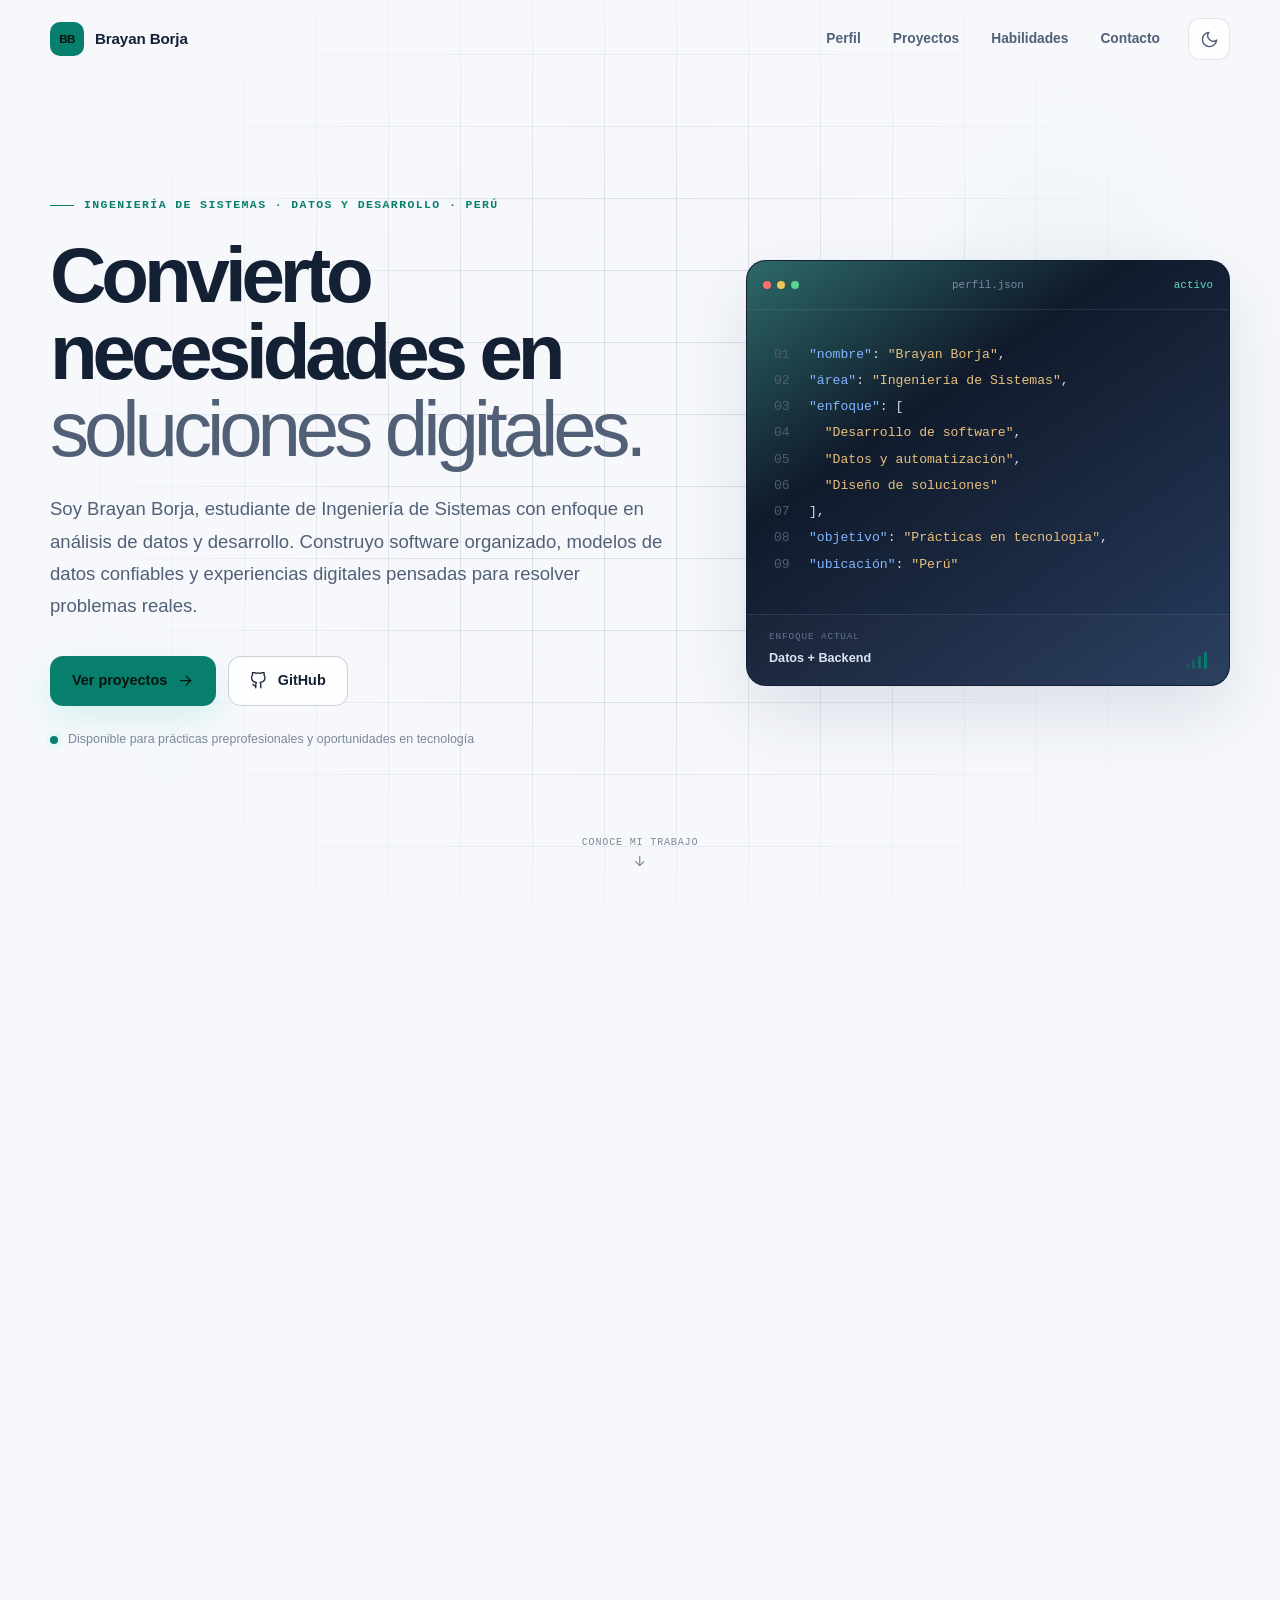
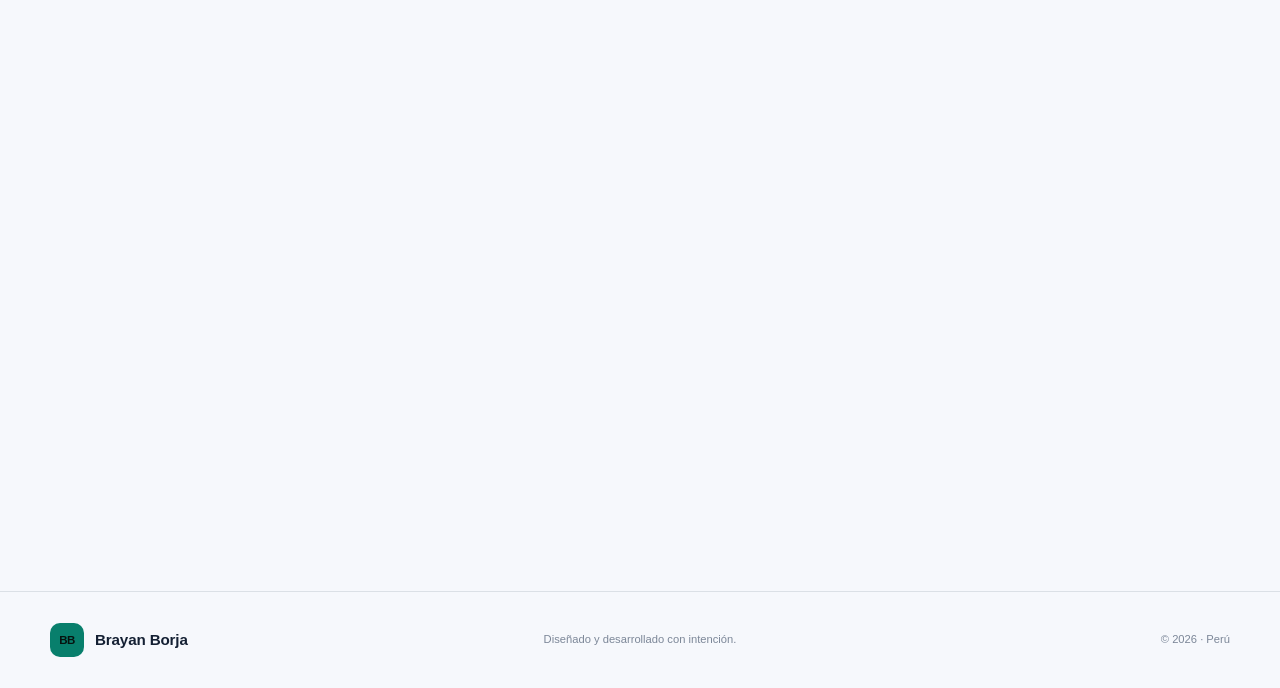
==== commit 891abc0d: "Reemplaza el proyecto genérico por FarmaRadar Perú" ====
--- a/index.html
+++ b/index.html
@@ -332,29 +332,29 @@
 
             <article class="project-card reveal">
               <div class="project-index">05</div>
-              <div class="project-visual project-image-frame finance-visual">
-                <img src="assets/finance-dashboard.svg" alt="Dashboard de ingresos, gastos y presupuesto de MiPresupuesto" loading="lazy" />
-                <span class="image-caption">Finanzas personales · Dashboard</span>
+              <div class="project-visual project-image-frame farma-visual">
+                <img src="assets/farma-dashboard.svg" alt="Mapa y simulador de oportunidad para farmacias de FarmaRadar Perú" loading="lazy" />
+                <span class="image-caption">Perú · Análisis geoespacial farmacéutico</span>
               </div>
               <div class="project-copy">
                 <div class="project-meta">
-                  <span>Análisis de datos</span><span>Proyecto aplicado</span>
+                  <span>Analítica geoespacial</span><span>Proyecto aplicado</span>
                 </div>
-                <h3>MiPresupuesto</h3>
+                <h3>FarmaRadar Perú</h3>
                 <p>
-                  Preparé un dashboard para organizar ingresos, gastos y metas mensuales. La
-                  solución transforma movimientos dispersos en indicadores comprensibles para
-                  detectar excesos y ajustar el presupuesto antes de terminar el mes.
+                  Diseñé una herramienta para comparar zonas del Perú antes de abrir una farmacia.
+                  Combina población, competencia autorizada, cercanía a establecimientos de salud,
+                  precios reportados y costos del negocio.
                 </p>
-                <p class="project-detail-copy">La información de ejemplo se limpia, clasifica y modela antes de construir medidas, comparaciones y alertas visuales sin utilizar datos financieros reales.</p>
+                <p class="project-detail-copy">El resultado no promete ganancias: construye escenarios y un índice de oportunidad con fuentes públicas peruanas, fecha de corte visible y supuestos editables.</p>
                 <ul class="project-points">
-                  <li>Proceso de limpieza y categorización</li>
-                  <li>Presupuesto frente a gasto real</li>
-                  <li>Indicadores y análisis por categoría</li>
+                  <li>Mapa por departamento, provincia y distrito</li>
+                  <li>Competencia, demanda y cercanía a IPRESS</li>
+                  <li>Escenarios de ingresos, costos y punto de equilibrio</li>
                 </ul>
-                <div class="project-facts"><span><b>4</b> indicadores</span><span><b>6</b> categorías</span><span><b>6</b> etapas</span></div>
-                <div class="tag-list"><span>Power BI</span><span>Excel</span><span>SQL</span></div>
-                <a class="text-link" href="proyecto.html?id=finance">
+                <div class="project-facts"><span><b>4</b> fuentes</span><span><b>5</b> variables</span><span><b>8</b> etapas</span></div>
+                <div class="tag-list"><span>Python</span><span>GeoPandas</span><span>PostGIS</span></div>
+                <a class="text-link" href="proyecto.html?id=farma">
                   Ver proyecto y bitácora <svg viewBox="0 0 24 24" aria-hidden="true"><path d="M5 12h14M13 6l6 6-6 6"></path></svg>
                 </a>
               </div>
--- a/styles.css
+++ b/styles.css
@@ -378,6 +378,9 @@
 .lab-visual { background: linear-gradient(145deg, #0c6e60, #123347 70%, #0f2438); }
 .nova-visual { background: linear-gradient(145deg, #253c70, #131e37 68%, #101828); }
 .data-visual { background: linear-gradient(145deg, #583e82, #20213d 70%, #14182c); }
+.stock-visual { background: linear-gradient(145deg, #765515, #342b18 68%, #1c1a15); }
+.finance-visual { background: linear-gradient(145deg, #12634c, #15372f 68%, #11231f); }
+.citas-visual { background: linear-gradient(145deg, #8a3d63, #3c2135 68%, #231722); }
 
 .project-image-frame img { position: relative; z-index: 2; width: min(100%, 780px); border: 1px solid rgba(255,255,255,.18); border-radius: 14px; box-shadow: 0 28px 65px rgba(0,0,0,.32); transition: transform 300ms ease; }
 .project-card:hover .project-image-frame img { transform: translateY(-5px) scale(1.015); }
@@ -588,6 +591,9 @@
 .case-hero[data-case-theme="lab"] { --case-accent: #59e1c2; }
 .case-hero[data-case-theme="nova"] { --case-accent: #74a7ff; }
 .case-hero[data-case-theme="data"] { --case-accent: #b995ff; }
+.case-hero[data-case-theme="stock"] { --case-accent: #f2c55c; }
+.case-hero[data-case-theme="finance"] { --case-accent: #55dfae; }
+.case-hero[data-case-theme="citas"] { --case-accent: #ff8fc5; }
 .case-hero-grid { position: relative; display: grid; grid-template-columns: minmax(0,1.35fr) minmax(260px,.65fr); gap: 70px; align-items: end; }
 .case-hero-copy h1 { margin: 10px 0 24px; font-size: clamp(3.6rem,8vw,7.6rem); line-height: .94; letter-spacing: -.075em; }
 .case-lead { max-width: 800px; margin: 0 0 28px; color: var(--text-soft); font-size: clamp(1.05rem,2vw,1.3rem); line-height: 1.7; }
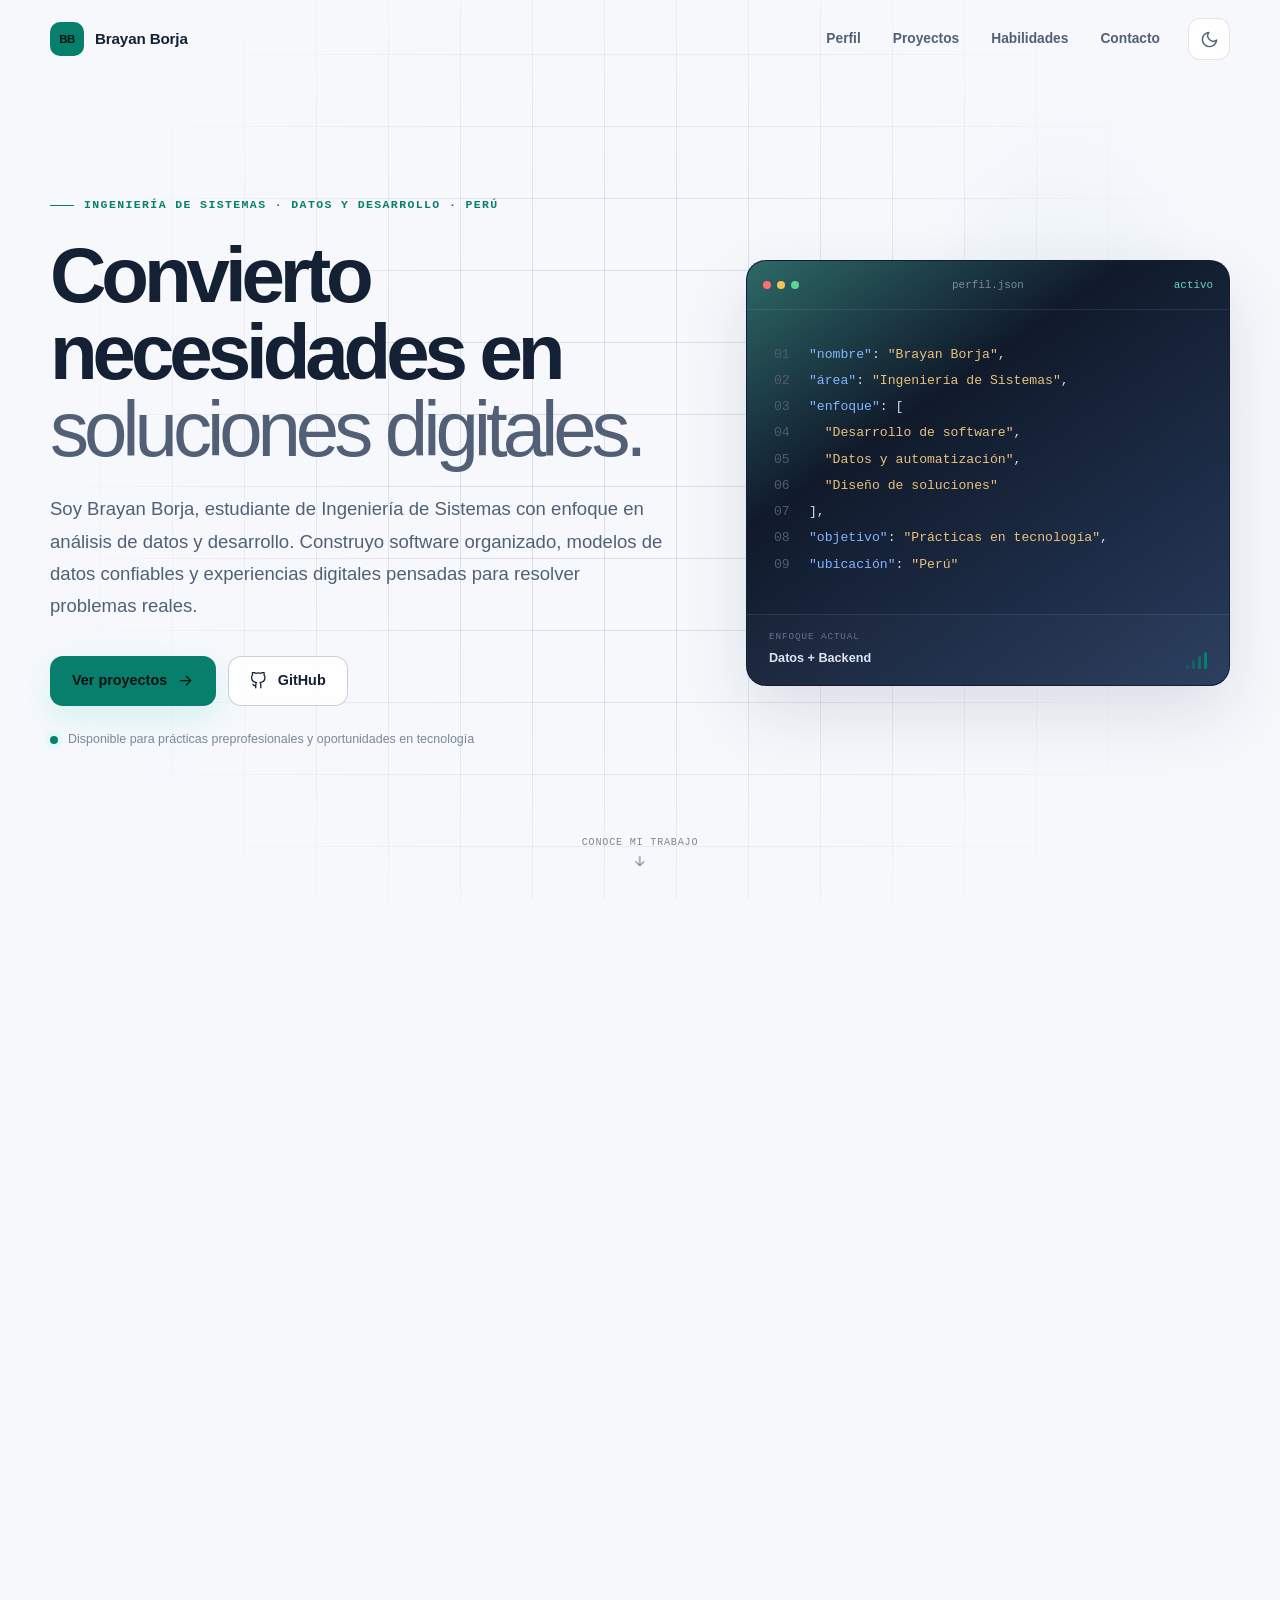
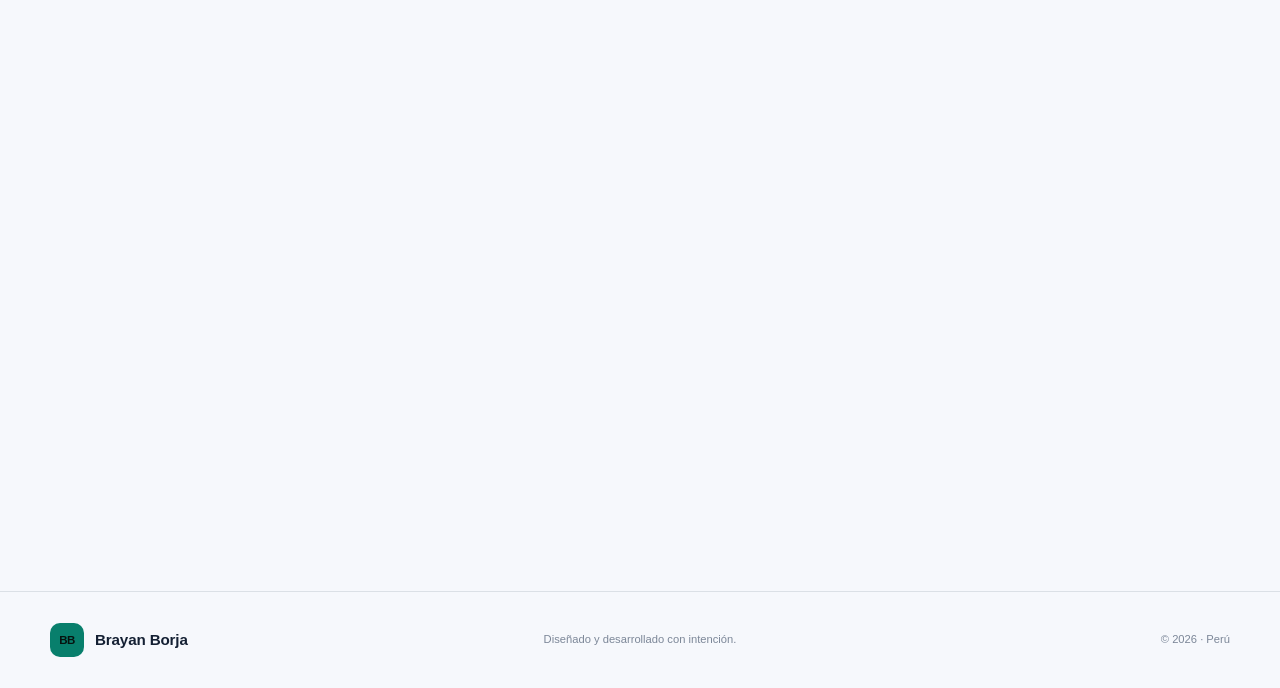
==== commit 32776a9d: "Actualizar index.html para Rumbo Perú" ====
--- a/index.html
+++ b/index.html
@@ -362,29 +362,28 @@
 
             <article class="project-card project-card-reverse reveal">
               <div class="project-index">06</div>
-              <div class="project-visual project-image-frame citas-visual">
-                <img src="assets/citas-calendar.svg" alt="Calendario y panel de reservas de CitaFácil" loading="lazy" />
-                <span class="image-caption">Reservas · Gestión de horarios</span>
+              <div class="project-visual project-image-frame rumbo-visual">
+                <img src="assets/rumbo-comparador.svg" alt="Comparador de rutas y medios de transporte de Rumbo Perú" loading="lazy" />
+                <span class="image-caption">Movilidad · Rutas y costos</span>
               </div>
               <div class="project-copy">
                 <div class="project-meta">
-                  <span>Aplicación web</span><span>Proyecto aplicado</span>
+                  <span>Aplicación móvil</span><span>Proyecto aplicado</span>
                 </div>
-                <h3>CitaFácil</h3>
+                <h3>Rumbo Perú</h3>
                 <p>
-                  Diseñé un sistema de reservas para negocios que atienden por horario, como
-                  barberías o consultorios. El flujo permite consultar disponibilidad, registrar
-                  una cita y controlar cambios sin cruces de horario.
+                  Diseñé una app que parte de la ubicación del usuario y compara cómo llegar a un
+                  destino en transporte público, taxi por aplicativo, auto, bicicleta o caminando.
                 </p>
-                <p class="project-detail-copy">El prototipo contempla reglas de disponibilidad, estados de atención, confirmaciones y una experiencia adaptable a celular para reducir coordinaciones manuales.</p>
+                <p class="project-detail-copy">La propuesta prioriza Lima y Callao con tarifas verificables, y amplía la cobertura al resto del Perú según los datos disponibles. Cada opción explica tiempo, costo, transbordos y nivel de actualización.</p>
                 <ul class="project-points">
-                  <li>Validación de disponibilidad en tiempo real</li>
-                  <li>Estados: pendiente, confirmada y completada</li>
-                  <li>Flujo responsive y accesible</li>
+                  <li>Comparación por tiempo, costo y transbordos</li>
+                  <li>Combustible, peajes y precios dinámicos separados</li>
+                  <li>Cobertura visible sin completar rutas con datos inventados</li>
                 </ul>
-                <div class="project-facts"><span><b>4</b> estados</span><span><b>3</b> roles</span><span><b>7</b> etapas</span></div>
-                <div class="tag-list"><span>HTML</span><span>CSS</span><span>JavaScript</span></div>
-                <a class="text-link" href="proyecto.html?id=citas">
+                <div class="project-facts"><span><b>5</b> medios</span><span><b>6</b> fuentes</span><span><b>8</b> etapas</span></div>
+                <div class="tag-list"><span>Flutter</span><span>FastAPI</span><span>OpenTripPlanner</span></div>
+                <a class="text-link" href="proyecto.html?id=rumbo">
                   Ver proyecto y bitácora <svg viewBox="0 0 24 24" aria-hidden="true"><path d="M5 12h14M13 6l6 6-6 6"></path></svg>
                 </a>
               </div>
--- a/styles.css
+++ b/styles.css
@@ -379,7 +379,7 @@
 .nova-visual { background: linear-gradient(145deg, #253c70, #131e37 68%, #101828); }
 .data-visual { background: linear-gradient(145deg, #583e82, #20213d 70%, #14182c); }
 .stock-visual { background: linear-gradient(145deg, #765515, #342b18 68%, #1c1a15); }
-.finance-visual { background: linear-gradient(145deg, #12634c, #15372f 68%, #11231f); }
+.farma-visual { background: linear-gradient(145deg, #086a75, #153d46 68%, #102329); }
 .citas-visual { background: linear-gradient(145deg, #8a3d63, #3c2135 68%, #231722); }
 
 .project-image-frame img { position: relative; z-index: 2; width: min(100%, 780px); border: 1px solid rgba(255,255,255,.18); border-radius: 14px; box-shadow: 0 28px 65px rgba(0,0,0,.32); transition: transform 300ms ease; }
@@ -592,7 +592,7 @@
 .case-hero[data-case-theme="nova"] { --case-accent: #74a7ff; }
 .case-hero[data-case-theme="data"] { --case-accent: #b995ff; }
 .case-hero[data-case-theme="stock"] { --case-accent: #f2c55c; }
-.case-hero[data-case-theme="finance"] { --case-accent: #55dfae; }
+.case-hero[data-case-theme="farma"] { --case-accent: #54d6dd; }
 .case-hero[data-case-theme="citas"] { --case-accent: #ff8fc5; }
 .case-hero-grid { position: relative; display: grid; grid-template-columns: minmax(0,1.35fr) minmax(260px,.65fr); gap: 70px; align-items: end; }
 .case-hero-copy h1 { margin: 10px 0 24px; font-size: clamp(3.6rem,8vw,7.6rem); line-height: .94; letter-spacing: -.075em; }
@@ -613,6 +613,18 @@
 .case-info-grid article > span { color: var(--accent); font: .62rem var(--mono); letter-spacing: .08em; text-transform: uppercase; }
 .case-info-grid h3 { margin: 25px 0 11px; font-size: 1.05rem; }
 .case-info-grid p { margin: 0; color: var(--text-soft); font-size: .85rem; }
+.case-sources-panel { margin-top: 54px; padding: clamp(28px,4vw,45px); border: 1px solid var(--line-strong); border-radius: 20px; background: var(--bg-deep); }
+.case-sources-panel[hidden] { display: none; }
+.case-sources-heading { display: grid; grid-template-columns: 1fr minmax(280px,420px); gap: 45px; align-items: end; margin-bottom: 30px; }
+.case-sources-heading h3 { margin: 0; font-size: clamp(1.7rem,3vw,2.5rem); letter-spacing: -.04em; }
+.case-sources-heading > p { margin: 0; color: var(--text-soft); font-size: .82rem; }
+.case-source-grid { display: grid; grid-template-columns: repeat(2,1fr); gap: 12px; }
+.case-source-grid a { position: relative; display: flex; flex-direction: column; min-height: 190px; padding: 24px; border: 1px solid var(--line); border-radius: 16px; background: var(--surface); transition: transform 160ms ease, border-color 160ms ease; }
+.case-source-grid a:hover { transform: translateY(-3px); border-color: var(--accent-dark); }
+.case-source-grid span { color: var(--accent); font: .61rem var(--mono); letter-spacing: .08em; text-transform: uppercase; }
+.case-source-grid strong { margin-top: 22px; font-size: 1rem; }
+.case-source-grid p { margin: 8px 0 20px; color: var(--text-soft); font-size: .76rem; }
+.case-source-grid i { margin-top: auto; color: var(--text-faint); font: normal .61rem var(--mono); }
 .case-gallery-section { border-block: 1px solid var(--line); background: var(--bg-deep); }
 .case-gallery { display: grid; gap: 45px; }
 .case-gallery figure { margin: 0; }
@@ -655,6 +667,7 @@
   .case-info-grid article, .learning-grid article { min-height: auto; }
   .learning-grid h3 { margin-top: 35px; }
   .case-heading-sticky { position: static; }
+  .case-sources-heading { grid-template-columns: 1fr; gap: 14px; }
 }
 
 @media (max-width: 640px) {
@@ -669,5 +682,6 @@
   .case-section-heading .section-number { margin-bottom: 18px; }
   .case-intro { margin-left: 0; font-size: 1.15rem; }
   .case-gallery figcaption { grid-template-columns: 1fr; gap: 5px; }
+  .case-source-grid { grid-template-columns: 1fr; }
   .case-next-card { align-items: stretch; flex-direction: column; }
 }
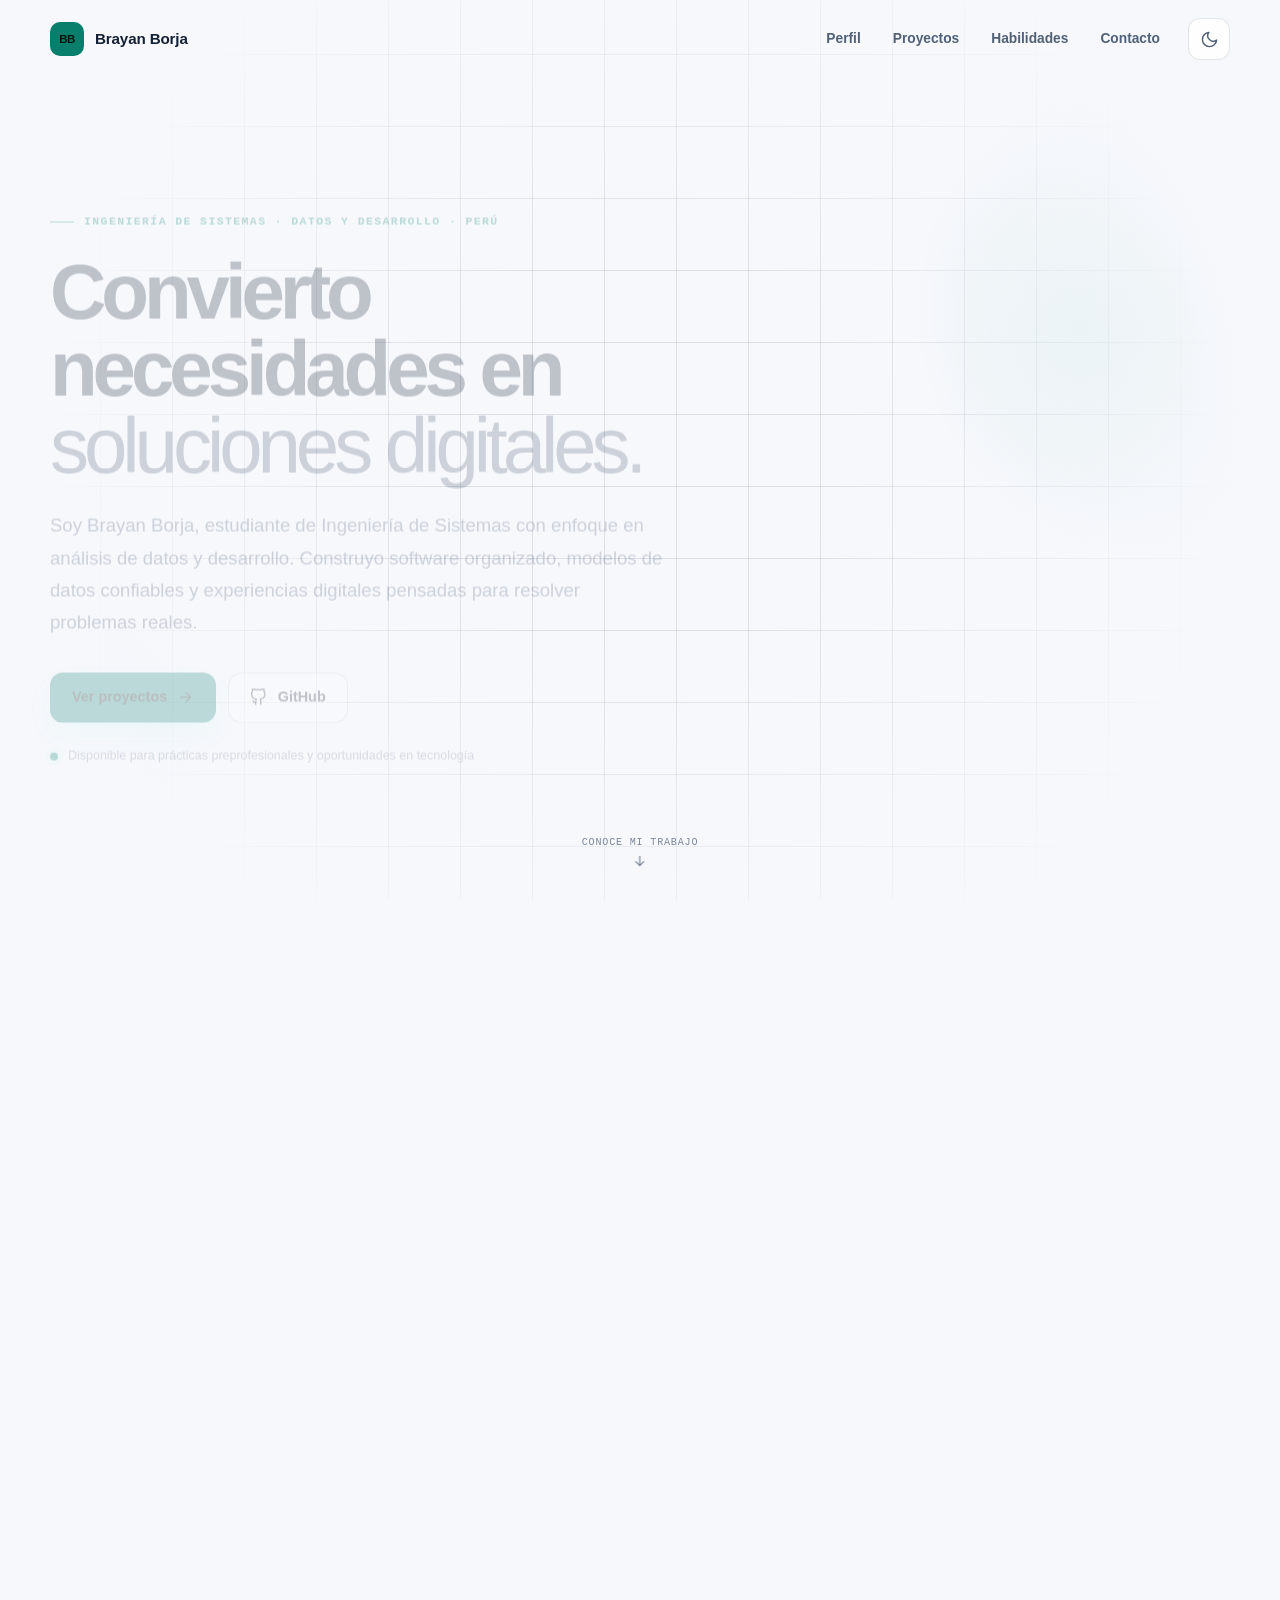
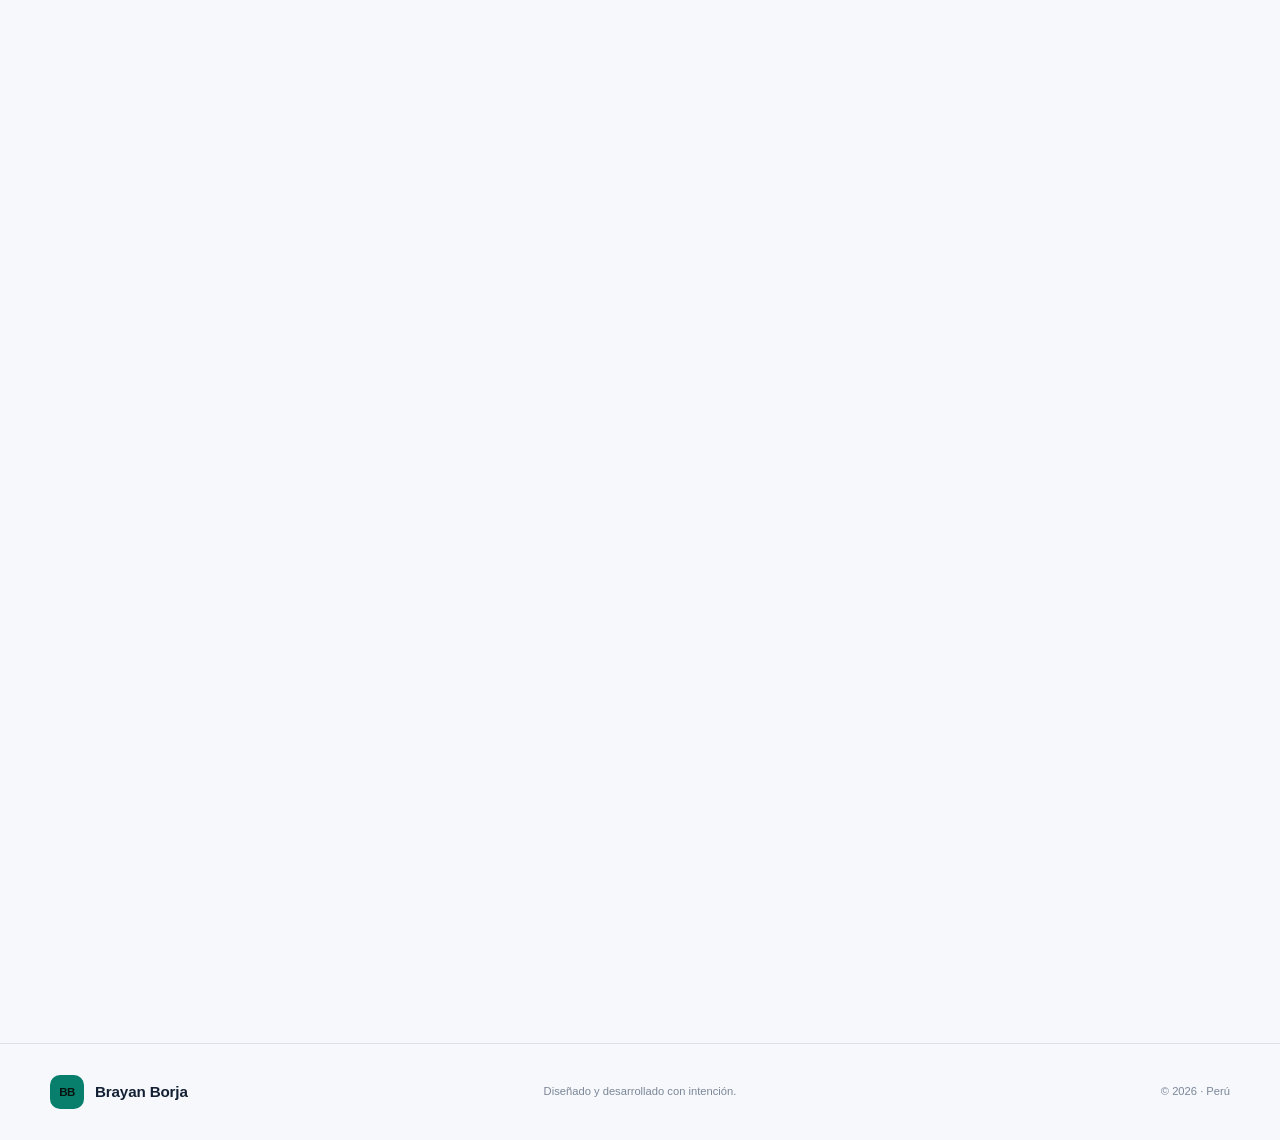
==== commit 41b085d1: "Mostrar solo Lab Nutrition y Tienda Nova" ====
--- a/index.html
+++ b/index.html
@@ -10,13 +10,13 @@
     />
     <meta
       name="description"
-      content="Portafolio de Brayan Borja: Ingeniería de Sistemas, desarrollo de software, bases de datos y análisis de datos."
+      content="Portafolio de Brayan Borja: dos proyectos documentados de desarrollo de software, diseño de interfaces y pruebas de usabilidad."
     />
     <meta name="theme-color" content="#08101f" />
     <meta property="og:title" content="Brayan Borja | Ingeniería de Sistemas" />
     <meta
       property="og:description"
-      content="Proyectos de software, bases de datos y diseño de soluciones digitales."
+      content="Lab Nutrition y Tienda Nova: dos proyectos reales explicados con proceso, evidencia y resultados."
     />
     <meta property="og:type" content="website" />
     <meta property="og:url" content="https://thebrayan202.github.io/github.io/" />
@@ -206,7 +206,7 @@
               <p class="section-kicker">Proyectos seleccionados</p>
               <h2>Proyectos explicados desde el problema hasta el resultado.</h2>
             </div>
-            <p class="heading-note">Seis casos con imágenes ampliables, decisiones técnicas y una bitácora que documenta cómo evolucionó cada solución.</p>
+            <p class="heading-note">Dos casos reales sustentados con código, documentación, pruebas e imágenes del trabajo desarrollado.</p>
           </div>
 
           <div class="projects-list">
@@ -222,18 +222,17 @@
                 </div>
                 <h3>Lab Nutrition</h3>
                 <p>
-                  Diseñé un sistema logístico para centralizar el registro de marcas, modelos y
-                  compras. El objetivo fue reemplazar tareas dispersas por un flujo claro, con
-                  estados visibles y acciones fáciles de comprobar.
+                  Diseñé y documenté un prototipo logístico interactivo para registrar marcas,
+                  modelos y compras, además de aprobar o rechazar operaciones desde un flujo claro.
                 </p>
-                <p class="project-detail-copy">El prototipo se construyó con componentes reutilizables, variables e interacciones. Después se evaluó con usuarios y se corrigieron los puntos donde el proceso generaba dudas.</p>
+                <p class="project-detail-copy">El archivo entregado genera nueve pantallas en Figma mediante JavaScript, componentes, variables y estados. La tarea “Registrar modelo” se evaluó con una sesión moderada y cuatro respuestas no moderadas.</p>
                 <ul class="project-points">
-                  <li>Flujos CRUD y validación de formularios</li>
-                  <li>Componentes reutilizables y variantes</li>
-                  <li>Análisis cualitativo y cuantitativo</li>
+                  <li>CRUD, aprobación y rechazo con estados visibles</li>
+                  <li>Componentes, variables y prototipo navegable</li>
+                  <li>Prueba de usabilidad con métricas documentadas</li>
                 </ul>
-                <div class="project-facts"><span><b>5+</b> evaluaciones</span><span><b>5</b> módulos</span><span><b>6</b> etapas</span></div>
-                <div class="tag-list"><span>Figma</span><span>UX/UI</span><span>Prototipado</span></div>
+                <div class="project-facts"><span><b>9</b> pantallas</span><span><b>4/4</b> completaron</span><span><b>22,5 s</b> promedio</span></div>
+                <div class="tag-list"><span>Figma</span><span>JavaScript</span><span>UX Research</span></div>
                 <a class="text-link" href="proyecto.html?id=lab">
                   Ver proyecto y bitácora <svg viewBox="0 0 24 24" aria-hidden="true"><path d="M5 12h14M13 6l6 6-6 6"></path></svg>
                 </a>
@@ -243,8 +242,8 @@
             <article class="project-card project-card-reverse reveal">
               <div class="project-index">02</div>
               <div class="project-visual project-image-frame nova-visual">
-                <img src="assets/nova-system.svg" alt="Interfaz de escritorio del sistema Tienda Nova" loading="lazy" />
-                <span class="image-caption">Aplicación Java · Inventario</span>
+                <img src="assets/nova-dashboard.png" alt="Panel principal real de Tienda Nova" loading="lazy" />
+                <span class="image-caption">Captura del sistema · Java Swing</span>
               </div>
               <div class="project-copy">
                 <div class="project-meta">
@@ -252,142 +251,23 @@
                 </div>
                 <h3>Tienda Nova</h3>
                 <p>
-                  Desarrollé una aplicación de escritorio para organizar productos, inventario y
-                  operaciones de una tienda. El proyecto traduce reglas del negocio a clases y
-                  métodos con responsabilidades bien definidas.
+                  Desarrollé una aplicación de escritorio que centraliza clientes, productos,
+                  ventas, stock, comprobantes, historial y reportes para una tienda.
                 </p>
-                <p class="project-detail-copy">La solución prioriza una estructura comprensible: validaciones antes de guardar, módulos separados y una interfaz que guía al usuario sin exponer la complejidad interna.</p>
+                <p class="project-detail-copy">La solución separa interfaz, reglas de negocio, dominio y persistencia. El código fue compilado con JDK 17 y los once casos documentados quedaron conformes.</p>
                 <ul class="project-points">
-                  <li>Arquitectura orientada a objetos</li>
-                  <li>Gestión de registros y validaciones</li>
-                  <li>Interfaz de escritorio organizada por módulos</li>
+                  <li>Arquitectura por capas y principios de POO</li>
+                  <li>Persistencia local con reemplazo atómico</li>
+                  <li>Control de stock, comprobantes y reportes CSV</li>
                 </ul>
-                <div class="project-facts"><span><b>POO</b> como base</span><span><b>4</b> módulos</span><span><b>5</b> etapas</span></div>
-                <div class="tag-list"><span>Java</span><span>POO</span><span>NetBeans</span></div>
+                <div class="project-facts"><span><b>23</b> archivos Java</span><span><b>11/11</b> pruebas</span><span><b>0</b> librerías externas</span></div>
+                <div class="tag-list"><span>Java 17</span><span>Swing</span><span>POO</span></div>
                 <a class="text-link" href="proyecto.html?id=nova">
                   Ver proyecto y bitácora <svg viewBox="0 0 24 24" aria-hidden="true"><path d="M5 12h14M13 6l6 6-6 6"></path></svg>
                 </a>
               </div>
             </article>
 
-            <article class="project-card reveal">
-              <div class="project-index">03</div>
-              <div class="project-visual project-image-frame data-visual">
-                <img src="assets/data-model.svg" alt="Modelo entidad-relación del sistema comercial" loading="lazy" />
-                <span class="image-caption">Modelo relacional · Base de datos</span>
-              </div>
-              <div class="project-copy">
-                <div class="project-meta">
-                  <span>Bases de datos</span><span>Proyecto académico</span>
-                </div>
-                <h3>Modelo de datos comercial</h3>
-                <p>
-                  Diseñé una base de datos relacional para mantener clientes, productos y ventas
-                  conectados sin duplicar información. El trabajo parte de las reglas del negocio y
-                  termina en consultas SQL listas para responder preguntas operativas.
-                </p>
-                <p class="project-detail-copy">Antes de programar las consultas se definieron entidades, claves y restricciones. La normalización hasta 3FN permitió reducir redundancias y proteger la consistencia de los registros.</p>
-                <ul class="project-points">
-                  <li>Modelo entidad-relación y reglas de negocio</li>
-                  <li>Normalización hasta tercera forma normal</li>
-                  <li>Consultas, relaciones y consistencia de datos</li>
-                </ul>
-                <div class="project-facts"><span><b>3FN</b> normalización</span><span><b>5</b> tablas</span><span><b>5</b> etapas</span></div>
-                <div class="tag-list"><span>SQL</span><span>3FN</span><span>Modelado</span></div>
-                <a class="text-link" href="proyecto.html?id=data">
-                  Ver proyecto y bitácora <svg viewBox="0 0 24 24" aria-hidden="true"><path d="M5 12h14M13 6l6 6-6 6"></path></svg>
-                </a>
-              </div>
-            </article>
-
-            <article class="project-card project-card-reverse reveal">
-              <div class="project-index">04</div>
-              <div class="project-visual project-image-frame stock-visual">
-                <img src="assets/stock-dashboard.svg" alt="Dashboard de inventario y alertas de StockPilot" loading="lazy" />
-                <span class="image-caption">Inventario · Alertas operativas</span>
-              </div>
-              <div class="project-copy">
-                <div class="project-meta">
-                  <span>Gestión operativa</span><span>Proyecto aplicado</span>
-                </div>
-                <h3>StockPilot</h3>
-                <p>
-                  Diseñé una solución para que un pequeño negocio controle entradas, salidas y
-                  productos con bajo stock desde un solo lugar, evitando registros duplicados y
-                  compras realizadas demasiado tarde.
-                </p>
-                <p class="project-detail-copy">El caso conecta reglas de inventario, modelo SQL, movimientos trazables y un dashboard pensado para tomar decisiones rápidas con datos de prueba.</p>
-                <ul class="project-points">
-                  <li>Control de movimientos y stock mínimo</li>
-                  <li>Modelo relacional con historial trazable</li>
-                  <li>Indicadores de rotación y reposición</li>
-                </ul>
-                <div class="project-facts"><span><b>6</b> módulos</span><span><b>8</b> reglas</span><span><b>7</b> etapas</span></div>
-                <div class="tag-list"><span>Java</span><span>SQL</span><span>Power BI</span></div>
-                <a class="text-link" href="proyecto.html?id=stock">
-                  Ver proyecto y bitácora <svg viewBox="0 0 24 24" aria-hidden="true"><path d="M5 12h14M13 6l6 6-6 6"></path></svg>
-                </a>
-              </div>
-            </article>
-
-            <article class="project-card reveal">
-              <div class="project-index">05</div>
-              <div class="project-visual project-image-frame farma-visual">
-                <img src="assets/farma-dashboard.svg" alt="Mapa y simulador de oportunidad para farmacias de FarmaRadar Perú" loading="lazy" />
-                <span class="image-caption">Perú · Análisis geoespacial farmacéutico</span>
-              </div>
-              <div class="project-copy">
-                <div class="project-meta">
-                  <span>Analítica geoespacial</span><span>Proyecto aplicado</span>
-                </div>
-                <h3>FarmaRadar Perú</h3>
-                <p>
-                  Diseñé una herramienta para comparar zonas del Perú antes de abrir una farmacia.
-                  Combina población, competencia autorizada, cercanía a establecimientos de salud,
-                  precios reportados y costos del negocio.
-                </p>
-                <p class="project-detail-copy">El resultado no promete ganancias: construye escenarios y un índice de oportunidad con fuentes públicas peruanas, fecha de corte visible y supuestos editables.</p>
-                <ul class="project-points">
-                  <li>Mapa por departamento, provincia y distrito</li>
-                  <li>Competencia, demanda y cercanía a IPRESS</li>
-                  <li>Escenarios de ingresos, costos y punto de equilibrio</li>
-                </ul>
-                <div class="project-facts"><span><b>4</b> fuentes</span><span><b>5</b> variables</span><span><b>8</b> etapas</span></div>
-                <div class="tag-list"><span>Python</span><span>GeoPandas</span><span>PostGIS</span></div>
-                <a class="text-link" href="proyecto.html?id=farma">
-                  Ver proyecto y bitácora <svg viewBox="0 0 24 24" aria-hidden="true"><path d="M5 12h14M13 6l6 6-6 6"></path></svg>
-                </a>
-              </div>
-            </article>
-
-            <article class="project-card project-card-reverse reveal">
-              <div class="project-index">06</div>
-              <div class="project-visual project-image-frame rumbo-visual">
-                <img src="assets/rumbo-comparador.svg" alt="Comparador de rutas y medios de transporte de Rumbo Perú" loading="lazy" />
-                <span class="image-caption">Movilidad · Rutas y costos</span>
-              </div>
-              <div class="project-copy">
-                <div class="project-meta">
-                  <span>Aplicación móvil</span><span>Proyecto aplicado</span>
-                </div>
-                <h3>Rumbo Perú</h3>
-                <p>
-                  Diseñé una app que parte de la ubicación del usuario y compara cómo llegar a un
-                  destino en transporte público, taxi por aplicativo, auto, bicicleta o caminando.
-                </p>
-                <p class="project-detail-copy">La propuesta prioriza Lima y Callao con tarifas verificables, y amplía la cobertura al resto del Perú según los datos disponibles. Cada opción explica tiempo, costo, transbordos y nivel de actualización.</p>
-                <ul class="project-points">
-                  <li>Comparación por tiempo, costo y transbordos</li>
-                  <li>Combustible, peajes y precios dinámicos separados</li>
-                  <li>Cobertura visible sin completar rutas con datos inventados</li>
-                </ul>
-                <div class="project-facts"><span><b>5</b> medios</span><span><b>6</b> fuentes</span><span><b>8</b> etapas</span></div>
-                <div class="tag-list"><span>Flutter</span><span>FastAPI</span><span>OpenTripPlanner</span></div>
-                <a class="text-link" href="proyecto.html?id=rumbo">
-                  Ver proyecto y bitácora <svg viewBox="0 0 24 24" aria-hidden="true"><path d="M5 12h14M13 6l6 6-6 6"></path></svg>
-                </a>
-              </div>
-            </article>
           </div>
         </div>
       </section>
--- a/styles.css
+++ b/styles.css
@@ -377,10 +377,6 @@
 .project-visual::after { content: ""; position: absolute; width: 230px; height: 230px; border: 1px solid rgba(255, 255, 255, 0.07); border-radius: 50%; }
 .lab-visual { background: linear-gradient(145deg, #0c6e60, #123347 70%, #0f2438); }
 .nova-visual { background: linear-gradient(145deg, #253c70, #131e37 68%, #101828); }
-.data-visual { background: linear-gradient(145deg, #583e82, #20213d 70%, #14182c); }
-.stock-visual { background: linear-gradient(145deg, #765515, #342b18 68%, #1c1a15); }
-.farma-visual { background: linear-gradient(145deg, #086a75, #153d46 68%, #102329); }
-.citas-visual { background: linear-gradient(145deg, #8a3d63, #3c2135 68%, #231722); }
 
 .project-image-frame img { position: relative; z-index: 2; width: min(100%, 780px); border: 1px solid rgba(255,255,255,.18); border-radius: 14px; box-shadow: 0 28px 65px rgba(0,0,0,.32); transition: transform 300ms ease; }
 .project-card:hover .project-image-frame img { transform: translateY(-5px) scale(1.015); }
@@ -590,10 +586,6 @@
 .case-hero::before { content: ""; position: absolute; inset: 0; opacity: .16; background: radial-gradient(circle at 78% 16%, var(--case-accent, var(--accent)), transparent 36%); pointer-events: none; }
 .case-hero[data-case-theme="lab"] { --case-accent: #59e1c2; }
 .case-hero[data-case-theme="nova"] { --case-accent: #74a7ff; }
-.case-hero[data-case-theme="data"] { --case-accent: #b995ff; }
-.case-hero[data-case-theme="stock"] { --case-accent: #f2c55c; }
-.case-hero[data-case-theme="farma"] { --case-accent: #54d6dd; }
-.case-hero[data-case-theme="citas"] { --case-accent: #ff8fc5; }
 .case-hero-grid { position: relative; display: grid; grid-template-columns: minmax(0,1.35fr) minmax(260px,.65fr); gap: 70px; align-items: end; }
 .case-hero-copy h1 { margin: 10px 0 24px; font-size: clamp(3.6rem,8vw,7.6rem); line-height: .94; letter-spacing: -.075em; }
 .case-lead { max-width: 800px; margin: 0 0 28px; color: var(--text-soft); font-size: clamp(1.05rem,2vw,1.3rem); line-height: 1.7; }
@@ -619,12 +611,10 @@
 .case-sources-heading h3 { margin: 0; font-size: clamp(1.7rem,3vw,2.5rem); letter-spacing: -.04em; }
 .case-sources-heading > p { margin: 0; color: var(--text-soft); font-size: .82rem; }
 .case-source-grid { display: grid; grid-template-columns: repeat(2,1fr); gap: 12px; }
-.case-source-grid a { position: relative; display: flex; flex-direction: column; min-height: 190px; padding: 24px; border: 1px solid var(--line); border-radius: 16px; background: var(--surface); transition: transform 160ms ease, border-color 160ms ease; }
-.case-source-grid a:hover { transform: translateY(-3px); border-color: var(--accent-dark); }
+.case-source-grid article { position: relative; display: flex; flex-direction: column; min-height: 190px; padding: 24px; border: 1px solid var(--line); border-radius: 16px; background: var(--surface); }
 .case-source-grid span { color: var(--accent); font: .61rem var(--mono); letter-spacing: .08em; text-transform: uppercase; }
 .case-source-grid strong { margin-top: 22px; font-size: 1rem; }
-.case-source-grid p { margin: 8px 0 20px; color: var(--text-soft); font-size: .76rem; }
-.case-source-grid i { margin-top: auto; color: var(--text-faint); font: normal .61rem var(--mono); }
+.case-source-grid p { margin: 8px 0 0; color: var(--text-soft); font-size: .76rem; }
 .case-gallery-section { border-block: 1px solid var(--line); background: var(--bg-deep); }
 .case-gallery { display: grid; gap: 45px; }
 .case-gallery figure { margin: 0; }
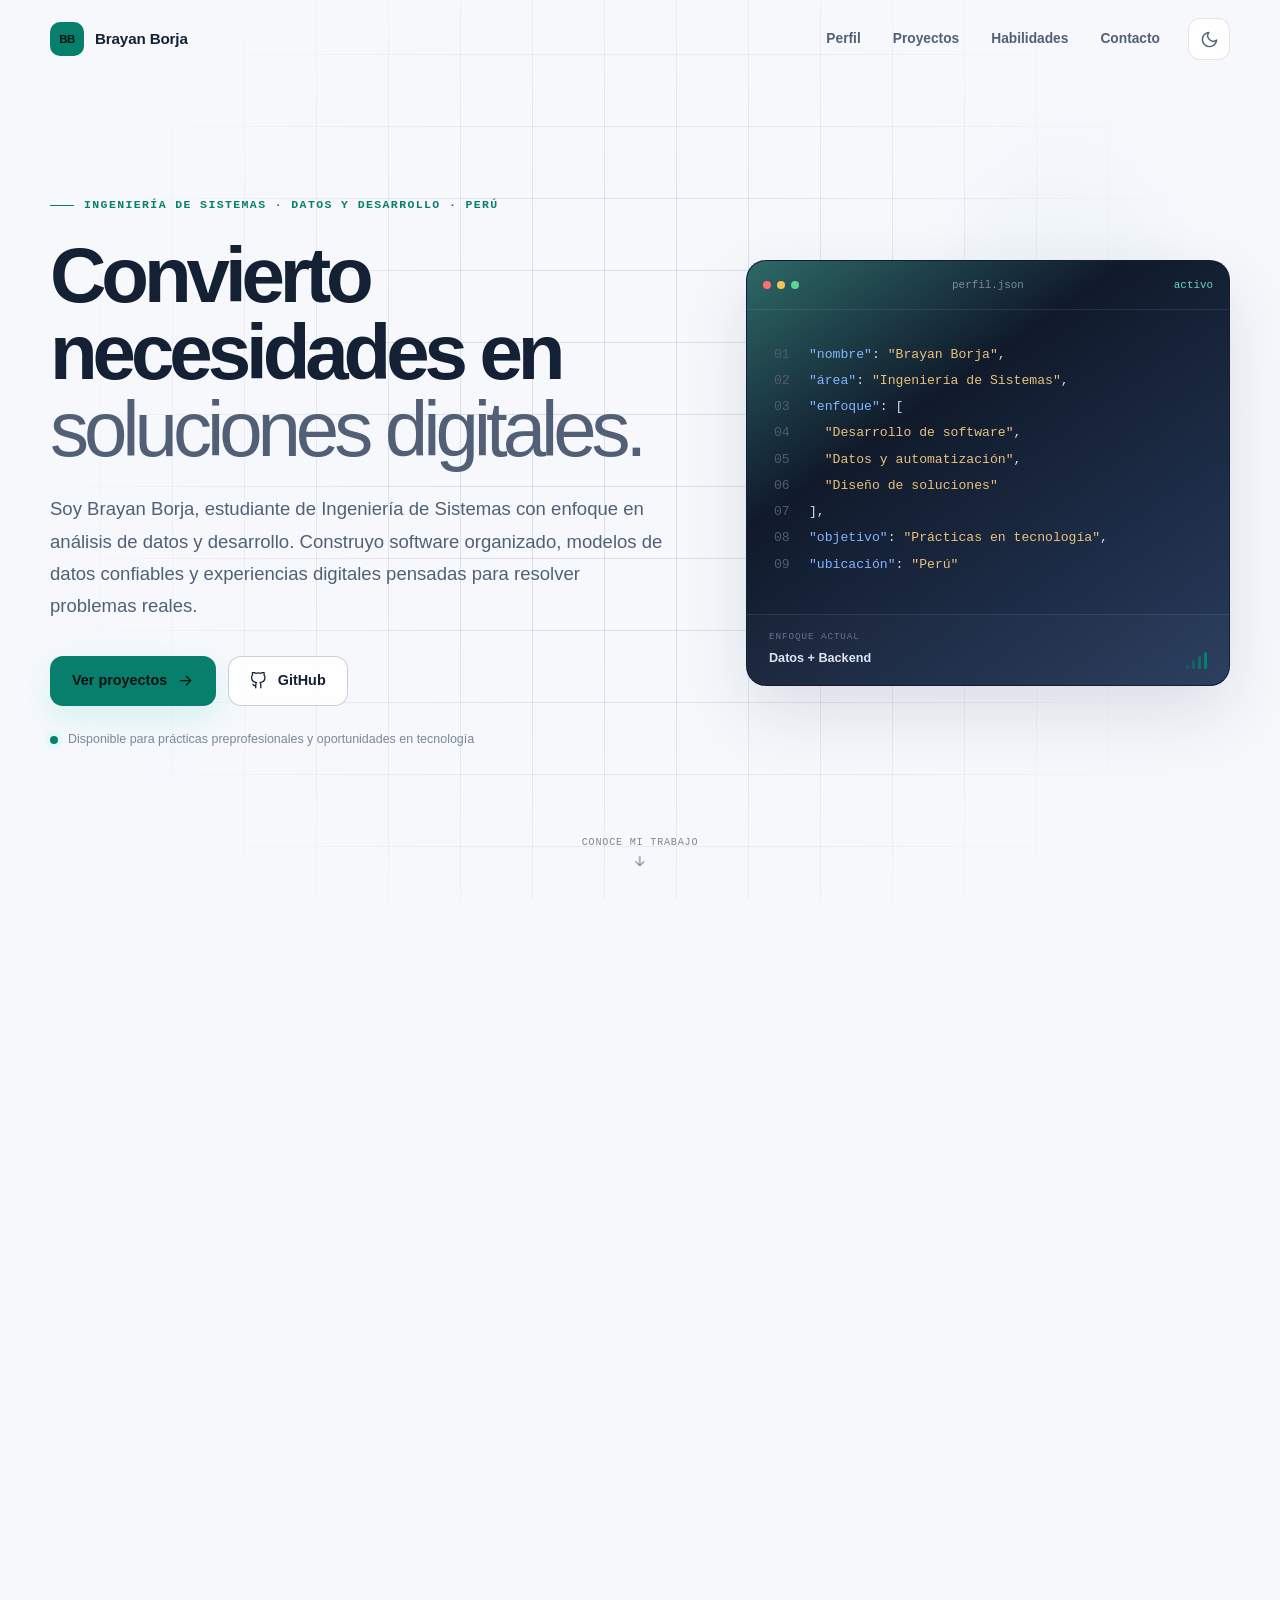
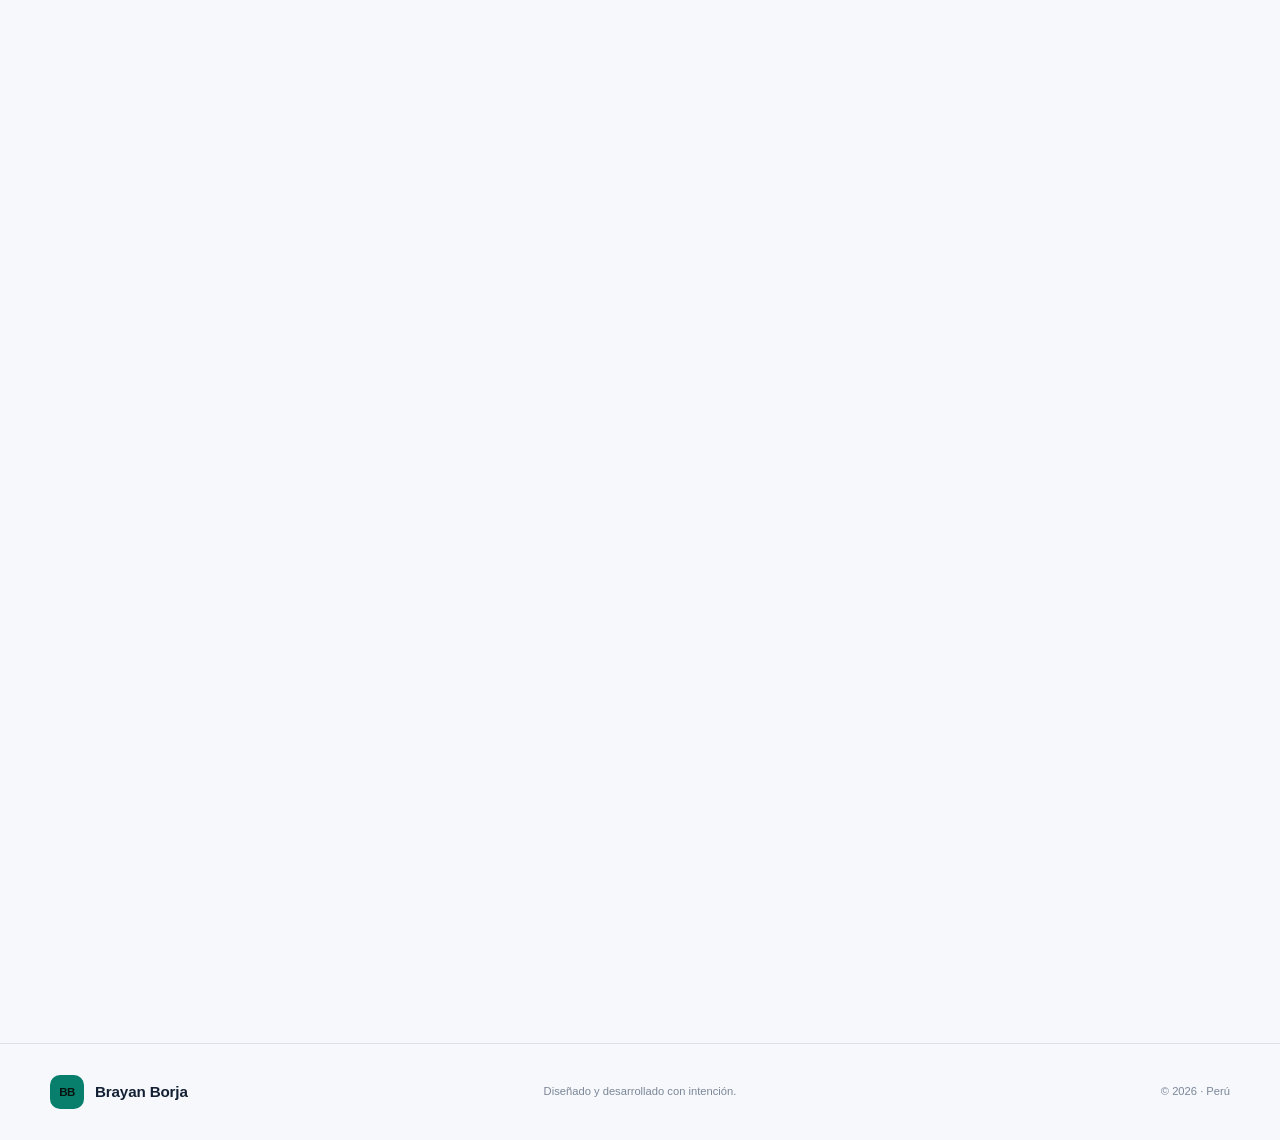
==== commit 45006c46: "Actualizar imágenes de Figma de Lab Nutrition" ====
--- a/index.html
+++ b/index.html
@@ -213,7 +213,7 @@
             <article class="project-card reveal">
               <div class="project-index">01</div>
               <div class="project-visual project-image-frame lab-visual">
-                <img src="assets/lab-dashboard.svg" alt="Vista del dashboard y módulos de Lab Nutrition" loading="lazy" />
+                <img src="assets/lab-figma-dashboard.png" alt="Vista del prototipo de Lab Nutrition diseñado en Figma" loading="lazy" />
                 <span class="image-caption">Dashboard · Gestión logística</span>
               </div>
               <div class="project-copy">
--- a/styles.css
+++ b/styles.css
@@ -605,6 +605,22 @@
 .case-info-grid article > span { color: var(--accent); font: .62rem var(--mono); letter-spacing: .08em; text-transform: uppercase; }
 .case-info-grid h3 { margin: 25px 0 11px; font-size: 1.05rem; }
 .case-info-grid p { margin: 0; color: var(--text-soft); font-size: .85rem; }
+.case-stack-panel { --stack-accent: var(--accent); --stack-accent-dark: var(--accent-dark); --stack-accent-soft: rgba(89,225,194,.12); position: relative; margin-top: 54px; overflow: hidden; padding: clamp(28px,4vw,45px); border: 2px solid var(--stack-accent-dark); border-radius: 24px; background: linear-gradient(145deg,var(--surface),var(--surface-soft)); box-shadow: inset 0 4px 0 var(--stack-accent); }
+.case-stack-panel[hidden] { display: none; }
+.case-stack-panel[data-stack-theme="nova"] { --stack-accent: #74a7ff; --stack-accent-dark: #3268bf; --stack-accent-soft: rgba(116,167,255,.13); }
+.case-stack-panel::after { content: "</>"; position: absolute; right: 34px; top: 20px; color: var(--stack-accent); font: 700 clamp(3rem,7vw,6rem) var(--mono); opacity: .06; pointer-events: none; }
+.case-stack-heading { position: relative; z-index: 1; display: grid; grid-template-columns: 1fr minmax(280px,420px); gap: 45px; align-items: end; padding-bottom: 30px; border-bottom: 1px solid var(--line-strong); }
+.case-stack-heading h3 { max-width: 620px; margin: 0; font-size: clamp(1.8rem,3.2vw,2.7rem); letter-spacing: -.045em; }
+.case-stack-heading > p { margin: 0; color: var(--text-soft); font-size: .82rem; }
+.case-stack-grid { display: grid; grid-template-columns: repeat(2,1fr); margin-top: 34px; }
+.case-stack-grid article { min-width: 0; padding: 0 38px; }
+.case-stack-grid article:first-child { padding-left: 0; }
+.case-stack-grid article + article { border-left: 1px solid var(--line-strong); }
+.case-stack-grid h4 { margin: 0 0 23px; color: var(--text); font-size: clamp(1.25rem,2vw,1.65rem); letter-spacing: -.025em; }
+.case-stack-grid ul { display: grid; gap: 10px; margin: 0; padding: 0; list-style: none; }
+.case-stack-grid li { display: flex; align-items: center; gap: 13px; min-height: 48px; padding: 9px 12px; border: 1px solid var(--line); border-radius: 12px; background: var(--bg); }
+.case-stack-grid li span { display: grid; flex: 0 0 auto; place-items: center; width: 28px; height: 28px; border-radius: 8px; background: var(--stack-accent-soft); color: var(--stack-accent); font: .58rem var(--mono); }
+.case-stack-grid li strong { min-width: 0; font-size: .83rem; }
 .case-sources-panel { margin-top: 54px; padding: clamp(28px,4vw,45px); border: 1px solid var(--line-strong); border-radius: 20px; background: var(--bg-deep); }
 .case-sources-panel[hidden] { display: none; }
 .case-sources-heading { display: grid; grid-template-columns: 1fr minmax(280px,420px); gap: 45px; align-items: end; margin-bottom: 30px; }
@@ -657,7 +673,7 @@
   .case-info-grid article, .learning-grid article { min-height: auto; }
   .learning-grid h3 { margin-top: 35px; }
   .case-heading-sticky { position: static; }
-  .case-sources-heading { grid-template-columns: 1fr; gap: 14px; }
+  .case-stack-heading, .case-sources-heading { grid-template-columns: 1fr; gap: 14px; }
 }
 
 @media (max-width: 640px) {
@@ -672,6 +688,9 @@
   .case-section-heading .section-number { margin-bottom: 18px; }
   .case-intro { margin-left: 0; font-size: 1.15rem; }
   .case-gallery figcaption { grid-template-columns: 1fr; gap: 5px; }
+  .case-stack-grid { grid-template-columns: 1fr; }
+  .case-stack-grid article { padding: 0; }
+  .case-stack-grid article + article { margin-top: 30px; padding-top: 30px; border-top: 1px solid var(--line-strong); border-left: 0; }
   .case-source-grid { grid-template-columns: 1fr; }
   .case-next-card { align-items: stretch; flex-direction: column; }
 }
